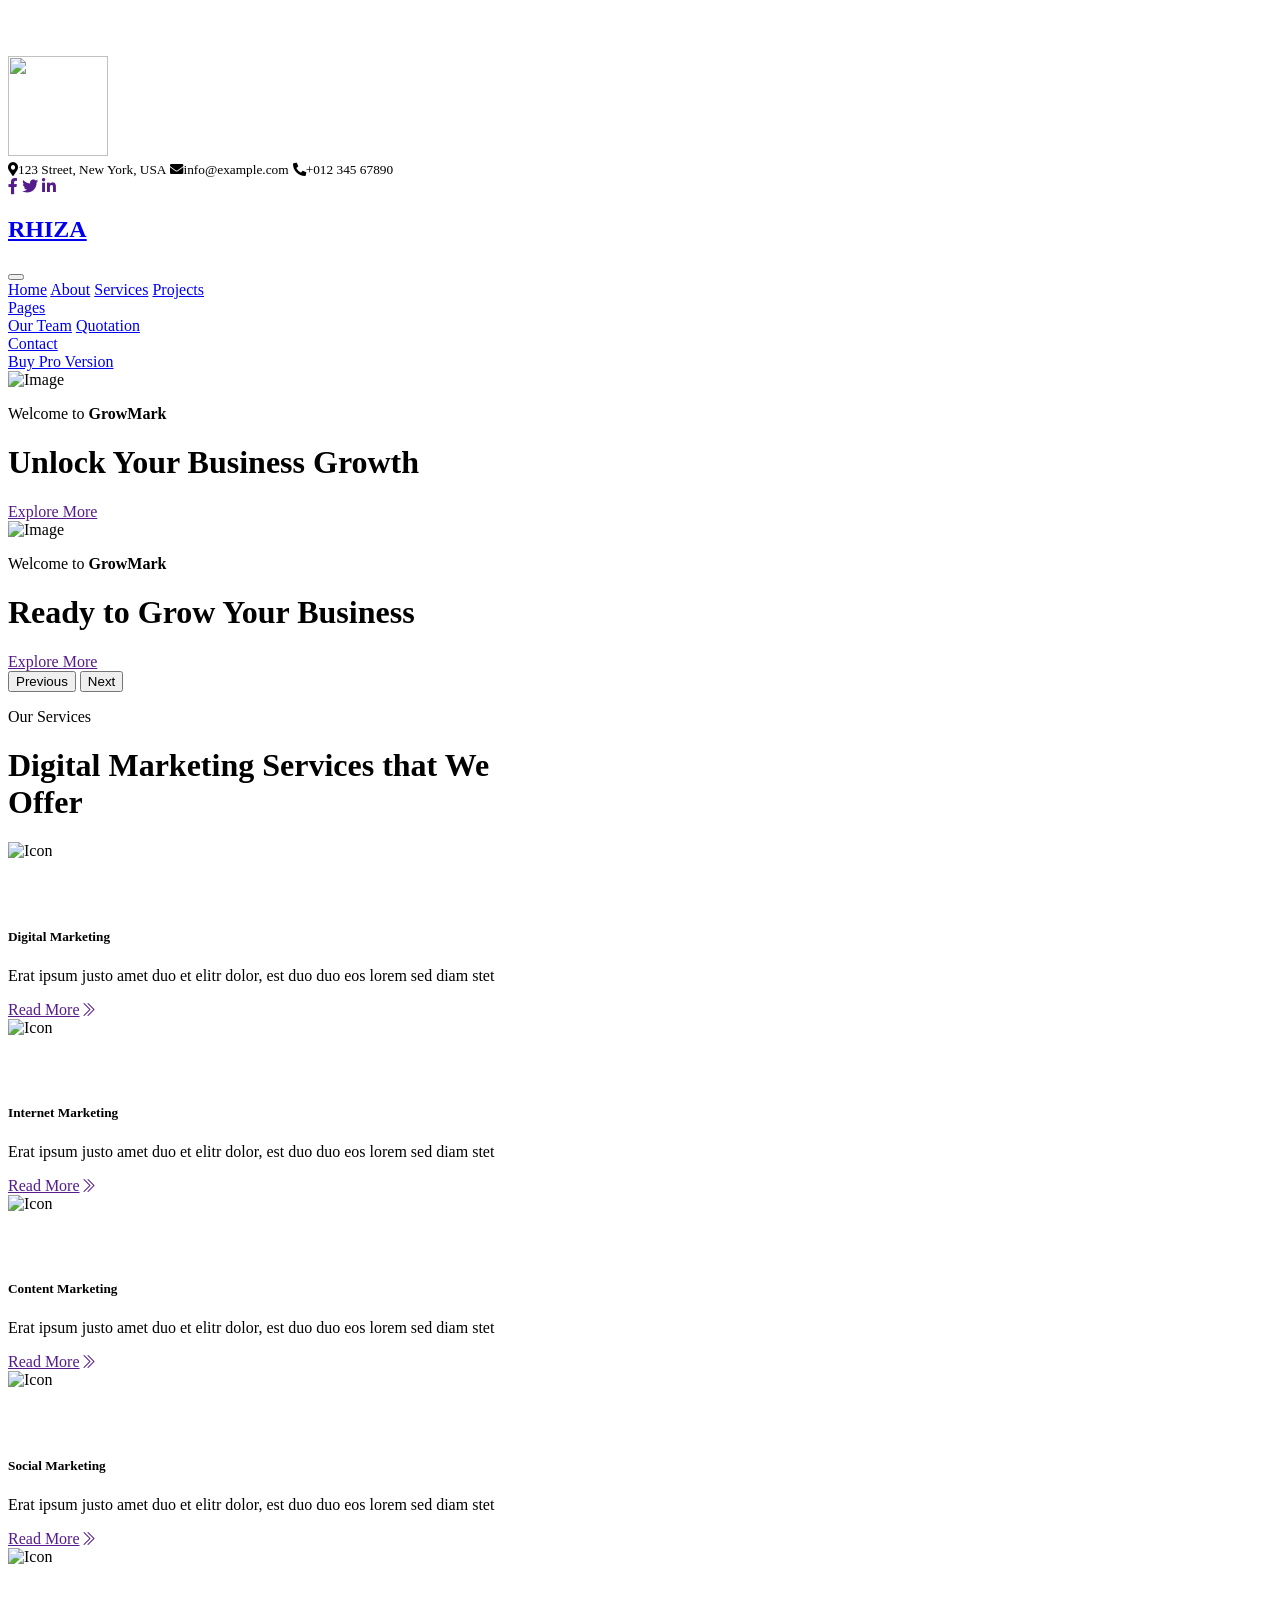
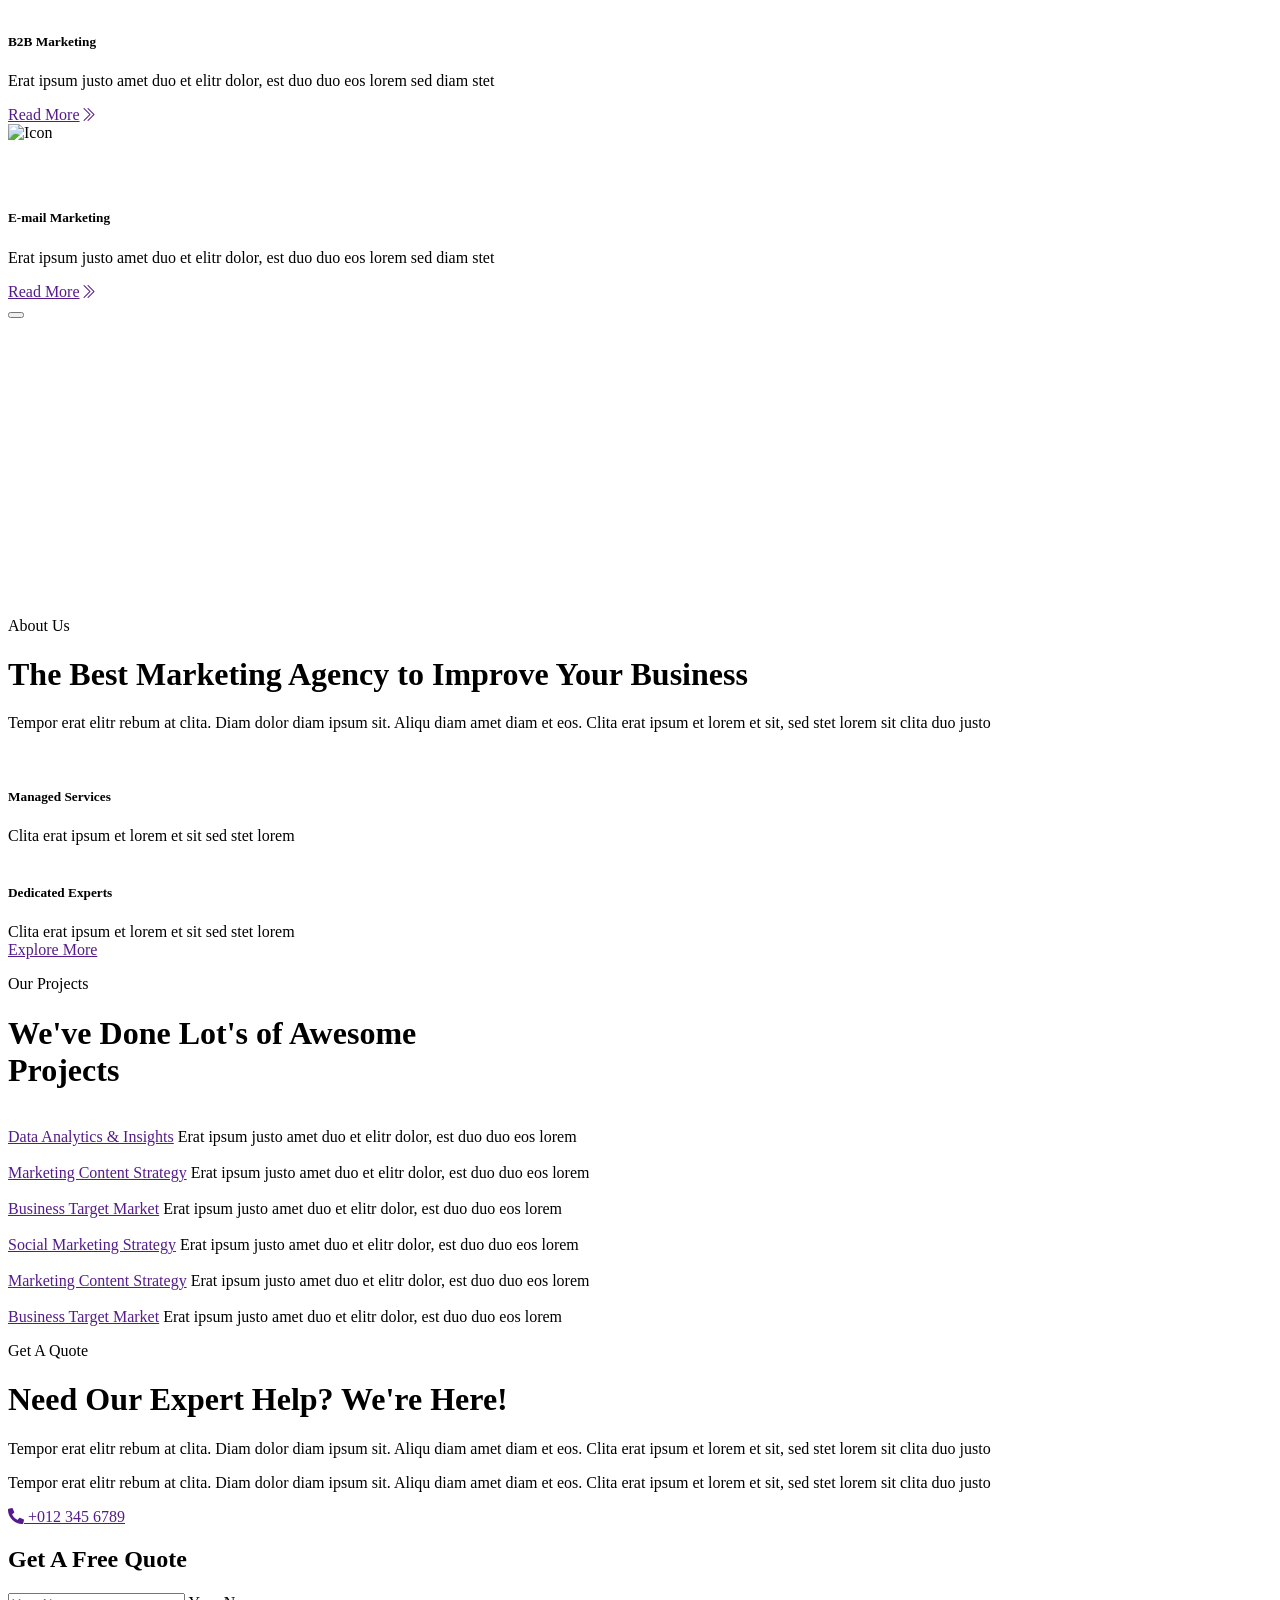
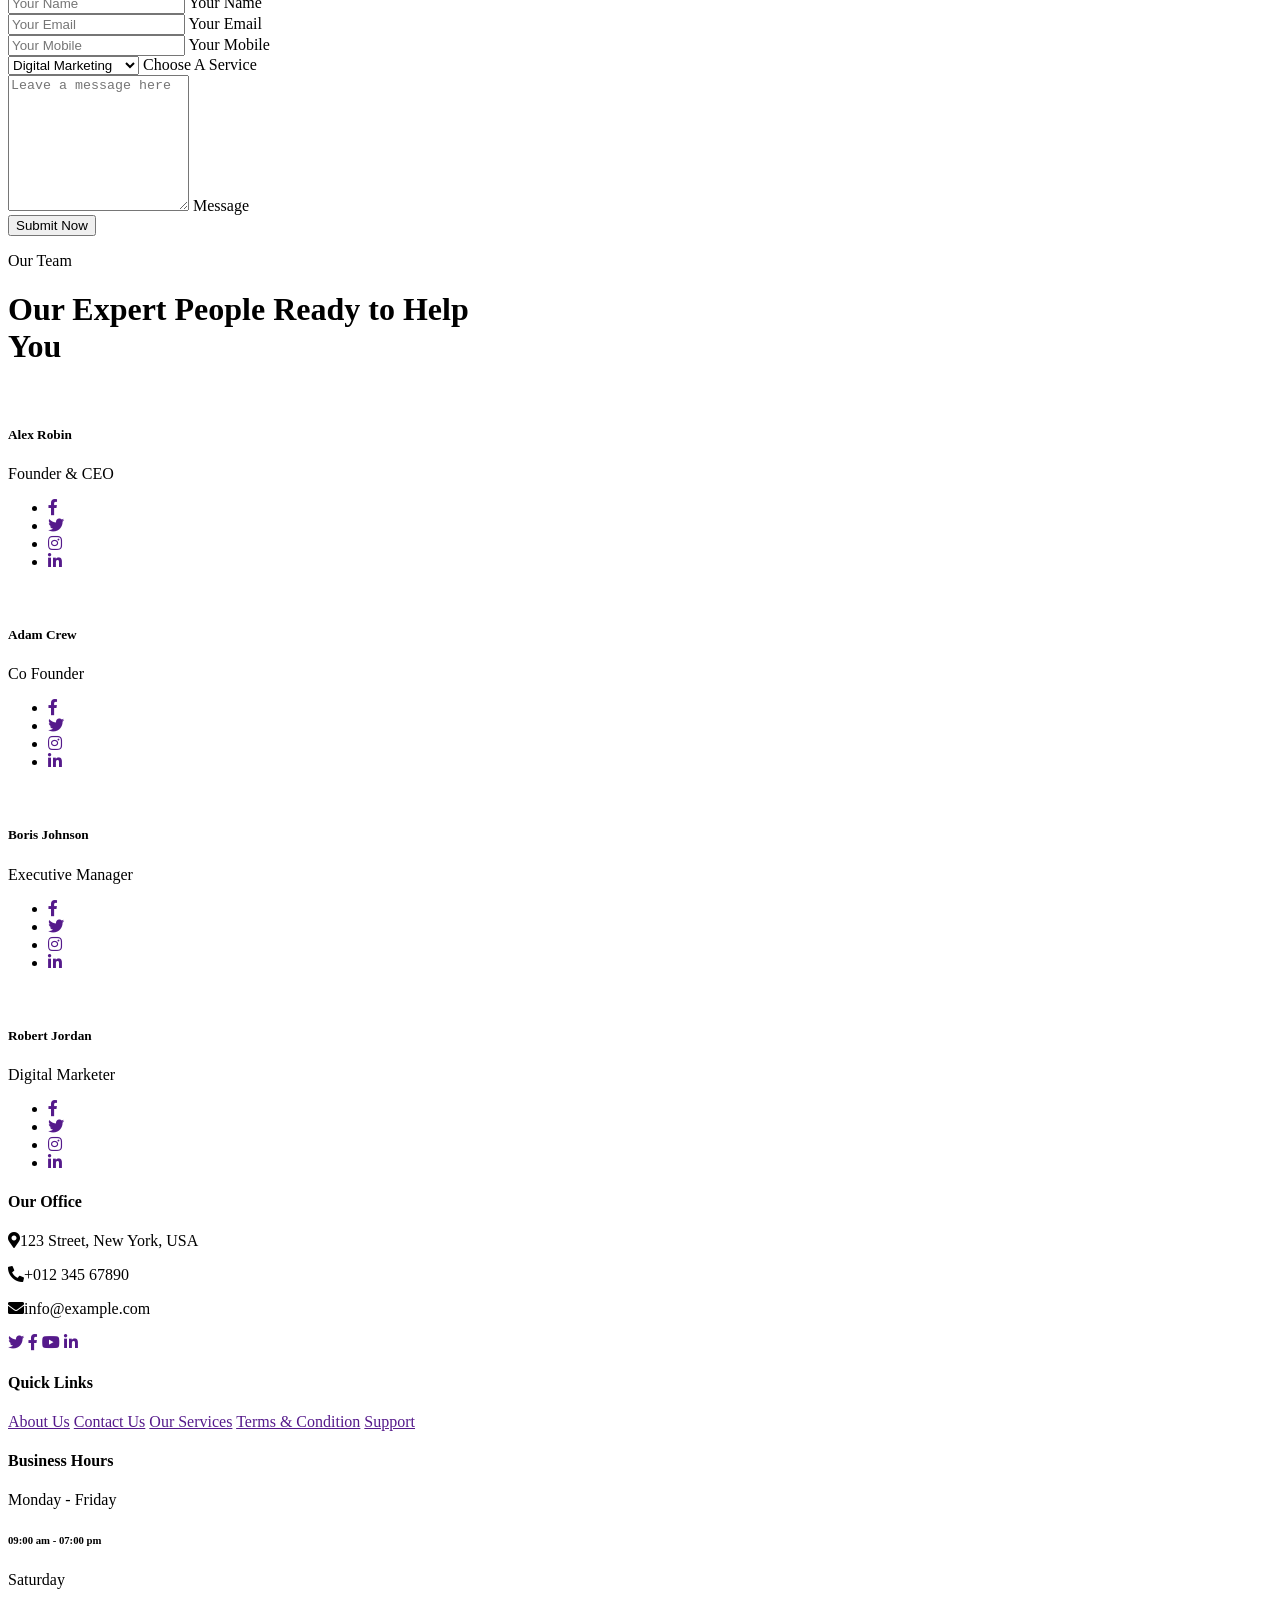
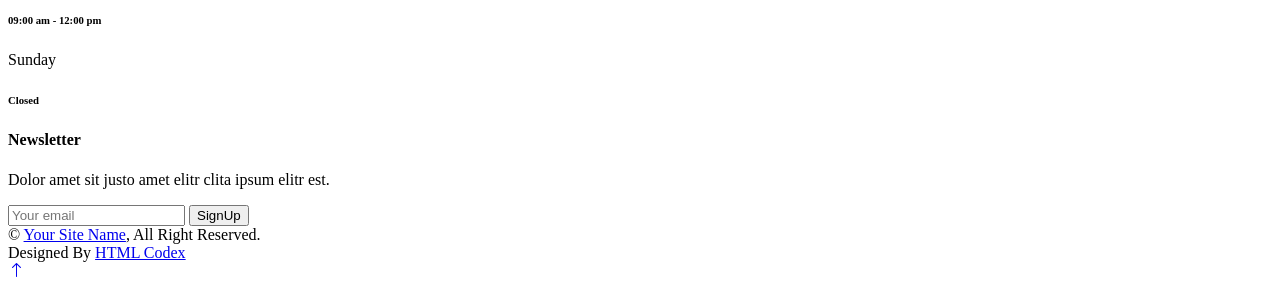
==== index.html @ cabab028 "Existing project" ====
<!DOCTYPE html>
<html lang="en">

<head>
    <meta charset="utf-8">
    <title>TABULARASA Test HTML Website</title>
    <meta content="width=device-width, initial-scale=1.0" name="viewport">
    <meta content="" name="keywords">
    <meta content="" name="description">

    <!-- Favicon -->
    <link href="img/favicon.ico" rel="icon">

    <!-- Google Web Fonts -->
    <link rel="preconnect" href="https://fonts.googleapis.com">
    <link rel="preconnect" href="https://fonts.gstatic.com" crossorigin>
    <link href="https://fonts.googleapis.com/css2?family=Montserrat:wght@400;500&family=Roboto:wght@500;700&display=swap" rel="stylesheet">  

    <!-- Icon Font Stylesheet -->
    <link href="https://cdnjs.cloudflare.com/ajax/libs/font-awesome/5.10.0/css/all.min.css" rel="stylesheet">
    <link href="https://cdn.jsdelivr.net/npm/bootstrap-icons@1.4.1/font/bootstrap-icons.css" rel="stylesheet">

    <!-- Libraries Stylesheet -->
    <link href="lib/animate/animate.min.css" rel="stylesheet">

    <!-- Customized Bootstrap Stylesheet -->
    <link href="css/bootstrap.min.css" rel="stylesheet">

    <!-- Template Stylesheet -->
    <link href="css/style.css" rel="stylesheet">
</head>

<body>
    <!-- Spinner Start -->
    <div id="spinner" class="show bg-white position-fixed translate-middle w-100 vh-100 top-50 start-50 d-flex align-items-center justify-content-center">
        <div class="spinner-border text-primary" role="status" style="width: 3rem; height: 3rem;"></div>
    </div>
    <!-- Spinner End -->


    <!-- Topbar Start -->
    <div class="container-fluid bg-primary text-white d-none d-lg-flex">
        <div class="container py-3">
            <div class="d-flex align-items-center">
                <a href="index.html">
                    <img src="img/G.png" alt="" width="100" height="100">
                </a>
                <div class="ms-auto d-flex align-items-center">
                    <small class="ms-4"><i class="fa fa-map-marker-alt me-3"></i>123 Street, New York, USA</small> 
                    <small class="ms-4"><i class="fa fa-envelope me-3"></i>info@example.com</small>
                    <small class="ms-4"><i class="fa fa-phone-alt me-3"></i>+012 345 67890</small>
                    <div class="ms-3 d-flex">
                        <a class="btn btn-sm-square btn-light text-primary rounded-circle ms-2" href=""><i class="fab fa-facebook-f"></i></a>
                        <a class="btn btn-sm-square btn-light text-primary rounded-circle ms-2" href=""><i class="fab fa-twitter"></i></a>
                        <a class="btn btn-sm-square btn-light text-primary rounded-circle ms-2" href=""><i class="fab fa-linkedin-in"></i></a>
                    </div>
                </div>
            </div>
        </div>
    </div>
    <!-- Topbar End -->


    <!-- Navbar Start -->
    <div class="container-fluid bg-white sticky-top">
        <div class="container">
            <nav class="navbar navbar-expand-lg bg-white navbar-light p-lg-0">
                <a href="index.html" class="navbar-brand d-lg-none">
                    <h1 class="fw-bold m-0">RHIZA</h1>
                </a>
                <button type="button" class="navbar-toggler me-0" data-bs-toggle="collapse" data-bs-target="#navbarCollapse">
                    <span class="navbar-toggler-icon"></span>
                </button>
                <div class="collapse navbar-collapse" id="navbarCollapse">
                    <div class="navbar-nav">
                        <a href="index.html" class="nav-item nav-link active">Home</a>
                        <a href="about.html" class="nav-item nav-link">About</a>
                        <a href="service.html" class="nav-item nav-link">Services</a>
                        <a href="project.html" class="nav-item nav-link">Projects</a>
                        <div class="nav-item dropdown">
                            <a href="#" class="nav-link dropdown-toggle" data-bs-toggle="dropdown">Pages</a>
                            <div class="dropdown-menu bg-light rounded-0 rounded-bottom m-0">
                                <a href="team.html" class="dropdown-item">Our Team</a>
                                <a href="quote.html" class="dropdown-item">Quotation</a>
                            </div>
                        </div>
                        <a href="contact.html" class="nav-item nav-link">Contact</a>
                    </div>
                    <div class="ms-auto d-none d-lg-block">
                        <a href="https://htmlcodex.com/downloading/?item=2665" class="btn btn-primary rounded-pill py-2 px-3">Buy Pro Version</a>
                    </div>
                </div>
            </nav>
        </div>
    </div>
    <!-- Navbar End -->


    <!-- Carousel Start -->
    <div class="container-fluid px-0 mb-5">
        <div id="header-carousel" class="carousel slide carousel-fade" data-bs-ride="carousel">
            <div class="carousel-inner">
                <div class="carousel-item active">
                    <img class="w-100" src="img/carousel-1.jpg" alt="Image">
                    <div class="carousel-caption">
                        <div class="container">
                            <div class="row justify-content-start">
                                <div class="col-lg-7 text-start">
                                    <p class="fs-4 text-white animated slideInRight">Welcome to <strong>GrowMark</strong></p>
                                    <h1 class="display-1 text-white mb-4 animated slideInRight">Unlock Your Business Growth</h1>
                                    <a href="" class="btn btn-primary rounded-pill py-3 px-5 animated slideInRight">Explore More</a>
                                </div>
                            </div>
                        </div>
                    </div>
                </div>
                <div class="carousel-item">
                    <img class="w-100" src="img/carousel-2.jpg" alt="Image">
                    <div class="carousel-caption">
                        <div class="container">
                            <div class="row justify-content-end">
                                <div class="col-lg-7 text-end">
                                    <p class="fs-4 text-white animated slideInLeft">Welcome to <strong>GrowMark</strong></p>
                                    <h1 class="display-1 text-white mb-5 animated slideInLeft">Ready to Grow Your Business</h1>
                                    <a href="" class="btn btn-primary rounded-pill py-3 px-5 animated slideInLeft">Explore More</a>
                                </div>
                            </div>
                        </div>
                    </div>
                </div>
            </div>
            <button class="carousel-control-prev" type="button" data-bs-target="#header-carousel"
                data-bs-slide="prev">
                <span class="carousel-control-prev-icon" aria-hidden="true"></span>
                <span class="visually-hidden">Previous</span>
            </button>
            <button class="carousel-control-next" type="button" data-bs-target="#header-carousel"
                data-bs-slide="next">
                <span class="carousel-control-next-icon" aria-hidden="true"></span>
                <span class="visually-hidden">Next</span>
            </button>
        </div>
    </div>
    <!-- Carousel End -->


    <!-- Service Start -->
    <div class="container-fluid py-5">
        <div class="container">
            <div class="text-center mx-auto wow fadeInUp" data-wow-delay="0.1s" style="max-width: 500px;">
                <p class="fs-5 fw-medium text-primary">Our Services</p>
                <h1 class="display-5 mb-5">Digital Marketing Services that We Offer</h1>
            </div>
            <div class="row g-4">
                <div class="col-lg-4 col-md-6 wow fadeInUp" data-wow-delay="0.1s">
                    <div class="service-item position-relative h-100">
                        <div class="service-text rounded p-5">
                            <div class="btn-square bg-light rounded-circle mx-auto mb-4" style="width: 64px; height: 64px;">
                                <img class="img-fluid" src="img/icon/icon-5.png" alt="Icon">
                            </div>
                            <h5 class="mb-3">Digital Marketing</h4>
                            <p class="mb-0">Erat ipsum justo amet duo et elitr dolor, est duo duo eos lorem sed diam stet</p>
                        </div>
                        <div class="service-btn rounded-0 rounded-bottom">
                            <a class="text-primary fw-medium" href="">Read More<i class="bi bi-chevron-double-right ms-2"></i></a>
                        </div>
                    </div>
                </div>
                <div class="col-lg-4 col-md-6 wow fadeInUp" data-wow-delay="0.3s">
                    <div class="service-item position-relative h-100">
                        <div class="service-text rounded p-5">
                            <div class="btn-square bg-light rounded-circle mx-auto mb-4" style="width: 64px; height: 64px;">
                                <img class="img-fluid" src="img/icon/icon-6.png" alt="Icon">
                            </div>
                            <h5 class="mb-3">Internet Marketing</h4>
                            <p class="mb-0">Erat ipsum justo amet duo et elitr dolor, est duo duo eos lorem sed diam stet</p>
                        </div>
                        <div class="service-btn rounded-0 rounded-bottom">
                            <a class="text-primary fw-medium" href="">Read More<i class="bi bi-chevron-double-right ms-2"></i></a>
                        </div>
                    </div>
                </div>
                <div class="col-lg-4 col-md-6 wow fadeInUp" data-wow-delay="0.5s">
                    <div class="service-item position-relative h-100">
                        <div class="service-text rounded p-5">
                            <div class="btn-square bg-light rounded-circle mx-auto mb-4" style="width: 64px; height: 64px;">
                                <img class="img-fluid" src="img/icon/icon-7.png" alt="Icon">
                            </div>
                            <h5 class="mb-3">Content Marketing</h4>
                            <p class="mb-0">Erat ipsum justo amet duo et elitr dolor, est duo duo eos lorem sed diam stet</p>
                        </div>
                        <div class="service-btn rounded-0 rounded-bottom">
                            <a class="text-primary fw-medium" href="">Read More<i class="bi bi-chevron-double-right ms-2"></i></a>
                        </div>
                    </div>
                </div>
                <div class="col-lg-4 col-md-6 wow fadeInUp" data-wow-delay="0.1s">
                    <div class="service-item position-relative h-100">
                        <div class="service-text rounded p-5">
                            <div class="btn-square bg-light rounded-circle mx-auto mb-4" style="width: 64px; height: 64px;">
                                <img class="img-fluid" src="img/icon/icon-8.png" alt="Icon">
                            </div>
                            <h5 class="mb-3">Social Marketing</h4>
                            <p class="mb-0">Erat ipsum justo amet duo et elitr dolor, est duo duo eos lorem sed diam stet</p>
                        </div>
                        <div class="service-btn rounded-0 rounded-bottom">
                            <a class="text-primary fw-medium" href="">Read More<i class="bi bi-chevron-double-right ms-2"></i></a>
                        </div>
                    </div>
                </div>
                <div class="col-lg-4 col-md-6 wow fadeInUp" data-wow-delay="0.3s">
                    <div class="service-item position-relative h-100">
                        <div class="service-text rounded p-5">
                            <div class="btn-square bg-light rounded-circle mx-auto mb-4" style="width: 64px; height: 64px;">
                                <img class="img-fluid" src="img/icon/icon-9.png" alt="Icon">
                            </div>
                            <h5 class="mb-3">B2B Marketing</h4>
                            <p class="mb-0">Erat ipsum justo amet duo et elitr dolor, est duo duo eos lorem sed diam stet</p>
                        </div>
                        <div class="service-btn rounded-0 rounded-bottom">
                            <a class="text-primary fw-medium" href="">Read More<i class="bi bi-chevron-double-right ms-2"></i></a>
                        </div>
                    </div>
                </div>
                <div class="col-lg-4 col-md-6 wow fadeInUp" data-wow-delay="0.5s">
                    <div class="service-item position-relative h-100">
                        <div class="service-text rounded p-5">
                            <div class="btn-square bg-light rounded-circle mx-auto mb-4" style="width: 64px; height: 64px;">
                                <img class="img-fluid" src="img/icon/icon-10.png" alt="Icon">
                            </div>
                            <h5 class="mb-3">E-mail Marketing</h4>
                            <p class="mb-0">Erat ipsum justo amet duo et elitr dolor, est duo duo eos lorem sed diam stet</p>
                        </div>
                        <div class="service-btn rounded-0 rounded-bottom">
                            <a class="text-primary fw-medium" href="">Read More<i class="bi bi-chevron-double-right ms-2"></i></a>
                        </div>
                    </div>
                </div>
            </div>
        </div>
    </div>
    <!-- Service End -->


    <!-- About Start -->
    <div class="container-fluid about my-5">
        <div class="container">
            <div class="row g-0">
                <div class="col-lg-6">
                    <div class="h-100 d-flex align-items-center justify-content-center" style="min-height: 300px;">
                        <button type="button" class="btn-play">
                            <span></span>
                        </button>
                    </div>
                </div>
                <div class="col-lg-6 pt-lg-5 wow fadeIn" data-wow-delay="0.5s">
                    <div class="bg-white rounded-top p-5 mt-lg-5">
                        <p class="fs-5 fw-medium text-primary">About Us</p>
                        <h1 class="display-6 mb-4">The Best Marketing Agency to Improve Your Business</h1>
                        <p class="mb-4">Tempor erat elitr rebum at clita. Diam dolor diam ipsum sit. Aliqu diam amet diam et eos. Clita erat ipsum et lorem et sit, sed stet lorem sit clita duo justo</p>
                        <div class="row g-5 pt-2 mb-5">
                            <div class="col-sm-6">
                                <img class="img-fluid mb-4" src="img/icon/icon-5.png" alt="">
                                <h5 class="mb-3">Managed Services</h5>
                                <span>Clita erat ipsum et lorem et sit sed stet lorem</span>
                            </div>
                            <div class="col-sm-6">
                                <img class="img-fluid mb-4" src="img/icon/icon-2.png" alt="">
                                <h5 class="mb-3">Dedicated Experts</h5>
                                <span>Clita erat ipsum et lorem et sit sed stet lorem</span>
                            </div>
                        </div>
                        <a class="btn btn-primary rounded-pill py-3 px-5" href="">Explore More</a>
                    </div>
                </div>
            </div>
        </div>
    </div>
    <!-- About End -->


    <!-- Project Start -->
    <div class="container-fluid py-5">
        <div class="container">
            <div class="text-center text-md-start pb-5 pb-md-0 wow fadeInUp" data-wow-delay="0.1s" style="max-width: 500px;">
                <p class="fs-5 fw-medium text-primary">Our Projects</p>
                <h1 class="display-5 mb-5">We've Done Lot's of Awesome Projects</h1>
            </div>
            <div class="row g-4">
                <div class="col-md-6 col-lg-4 wow fadeIn" data-wow-delay="0.1s">
                    <div class="project-item">
                        <img class="img-fluid" src="img/project-1.jpg" alt="">
                        <div class="p-4">
                            <a class="d-block h5" href="">Data Analytics & Insights</a>
                            <span>Erat ipsum justo amet duo et elitr dolor, est duo duo eos lorem</span>
                        </div>
                    </div>
                </div>
                <div class="col-md-6 col-lg-4 wow fadeIn" data-wow-delay="0.3s">
                    <div class="project-item">
                        <img class="img-fluid" src="img/project-2.jpg" alt="">
                        <div class="p-4">
                            <a class="d-block h5" href="">Marketing Content Strategy</a>
                            <span>Erat ipsum justo amet duo et elitr dolor, est duo duo eos lorem</span>
                        </div>
                    </div>
                </div>
                <div class="col-md-6 col-lg-4 wow fadeIn" data-wow-delay="0.5s">
                    <div class="project-item">
                        <img class="img-fluid" src="img/project-3.jpg" alt="">
                        <div class="p-4">
                            <a class="d-block h5" href="">Business Target Market</a>
                            <span>Erat ipsum justo amet duo et elitr dolor, est duo duo eos lorem</span>
                        </div>
                    </div>
                </div>
                <div class="col-md-6 col-lg-4 wow fadeIn" data-wow-delay="0.1s">
                    <div class="project-item">
                        <img class="img-fluid" src="img/project-4.jpg" alt="">
                        <div class="p-4">
                            <a class="d-block h5" href="">Social Marketing Strategy</a>
                            <span>Erat ipsum justo amet duo et elitr dolor, est duo duo eos lorem</span>
                        </div>
                    </div>
                </div>
                <div class="col-md-6 col-lg-4 wow fadeIn" data-wow-delay="0.3s">
                    <div class="project-item">
                        <img class="img-fluid" src="img/project-2.jpg" alt="">
                        <div class="p-4">
                            <a class="d-block h5" href="">Marketing Content Strategy</a>
                            <span>Erat ipsum justo amet duo et elitr dolor, est duo duo eos lorem</span>
                        </div>
                    </div>
                </div>
                <div class="col-md-6 col-lg-4 wow fadeIn" data-wow-delay="0.5s">
                    <div class="project-item">
                        <img class="img-fluid" src="img/project-3.jpg" alt="">
                        <div class="p-4">
                            <a class="d-block h5" href="">Business Target Market</a>
                            <span>Erat ipsum justo amet duo et elitr dolor, est duo duo eos lorem</span>
                        </div>
                    </div>
                </div>
            </div>
        </div>
    </div>
    <!-- Project End -->


    <!-- Quote Start -->
    <div class="container-fluid py-5">
        <div class="container">
            <div class="row g-5">
                <div class="col-lg-6 wow fadeInUp" data-wow-delay="0.1s">
                    <p class="fs-5 fw-medium text-primary">Get A Quote</p>
                    <h1 class="display-5 mb-4">Need Our Expert Help? We're Here!</h1>
                    <p>Tempor erat elitr rebum at clita. Diam dolor diam ipsum sit. Aliqu diam amet diam et eos. Clita erat ipsum et lorem et sit, sed stet lorem sit clita duo justo</p>
                    <p class="mb-4">Tempor erat elitr rebum at clita. Diam dolor diam ipsum sit. Aliqu diam amet diam et eos. Clita erat ipsum et lorem et sit, sed stet lorem sit clita duo justo</p>
                    <a class="d-inline-flex align-items-center rounded overflow-hidden border border-primary" href="">
                        <span class="btn-lg-square bg-primary" style="width: 55px; height: 55px;">
                            <i class="fa fa-phone-alt text-white"></i>
                        </span>
                        <span class="fs-5 fw-medium mx-4">+012 345 6789</span>
                    </a>
                </div>
                <div class="col-lg-6 wow fadeInUp" data-wow-delay="0.5s">
                    <h2 class="mb-4">Get A Free Quote</h2>
                    <div class="row g-3">
                        <div class="col-sm-6">
                            <div class="form-floating">
                                <input type="text" class="form-control" id="name" placeholder="Your Name">
                                <label for="name">Your Name</label>
                            </div>
                        </div>
                        <div class="col-sm-6">
                            <div class="form-floating">
                                <input type="email" class="form-control" id="mail" placeholder="Your Email">
                                <label for="mail">Your Email</label>
                            </div>
                        </div>
                        <div class="col-sm-6">
                            <div class="form-floating">
                                <input type="text" class="form-control" id="mobile" placeholder="Your Mobile">
                                <label for="mobile">Your Mobile</label>
                            </div>
                        </div>
                        <div class="col-sm-6">
                            <div class="form-floating">
                                <select class="form-select" id="service">
                                    <option selected>Digital Marketing</option>
                                    <option value="">Social Marketing</option>
                                    <option value="">Content Marketing</option>
                                    <option value="">E-mail Marketing</option>
                                </select>
                                <label for="service">Choose A Service</label>
                            </div>
                        </div>
                        <div class="col-12">
                            <div class="form-floating">
                                <textarea class="form-control" placeholder="Leave a message here" id="message" style="height: 130px"></textarea>
                                <label for="message">Message</label>
                            </div>
                        </div>
                        <div class="col-12 text-center">
                            <button class="btn btn-primary w-100 py-3" type="submit">Submit Now</button>
                        </div>
                    </div>
                </div>
            </div>
        </div>
    </div>
    <!-- Quote Start -->


    <!-- Team Start -->
    <div class="container-fluid py-5">
        <div class="container">
            <div class="text-center mx-auto wow fadeInUp" data-wow-delay="0.1s" style="max-width: 500px;">
                <p class="fs-5 fw-medium text-primary">Our Team</p>
                <h1 class="display-5 mb-5">Our Expert People Ready to Help You</h1>
            </div>
            <div class="row g-4">
                <div class="col-lg-3 col-md-6 wow fadeInUp" data-wow-delay="0.1s">
                    <div class="team-item rounded overflow-hidden pb-4">
                        <img class="img-fluid mb-4" src="img/team-1.jpg" alt="">
                        <h5>Alex Robin</h5>
                        <span class="text-primary">Founder & CEO</span>
                        <ul class="team-social">
                            <li><a class="btn btn-square" href=""><i class="fab fa-facebook-f"></i></a></li>
                            <li><a class="btn btn-square" href=""><i class="fab fa-twitter"></i></a></li>
                            <li><a class="btn btn-square" href=""><i class="fab fa-instagram"></i></a></li>
                            <li><a class="btn btn-square" href=""><i class="fab fa-linkedin-in"></i></a></li>
                        </ul>
                    </div>
                </div>
                <div class="col-lg-3 col-md-6 wow fadeInUp" data-wow-delay="0.3s">
                    <div class="team-item rounded overflow-hidden pb-4">
                        <img class="img-fluid mb-4" src="img/team-2.jpg" alt="">
                        <h5>Adam Crew</h5>
                        <span class="text-primary">Co Founder</span>
                        <ul class="team-social">
                            <li><a class="btn btn-square" href=""><i class="fab fa-facebook-f"></i></a></li>
                            <li><a class="btn btn-square" href=""><i class="fab fa-twitter"></i></a></li>
                            <li><a class="btn btn-square" href=""><i class="fab fa-instagram"></i></a></li>
                            <li><a class="btn btn-square" href=""><i class="fab fa-linkedin-in"></i></a></li>
                        </ul>
                    </div>
                </div>
                <div class="col-lg-3 col-md-6 wow fadeInUp" data-wow-delay="0.5s">
                    <div class="team-item rounded overflow-hidden pb-4">
                        <img class="img-fluid mb-4" src="img/team-3.jpg" alt="">
                        <h5>Boris Johnson</h5>
                        <span class="text-primary">Executive Manager</span>
                        <ul class="team-social">
                            <li><a class="btn btn-square" href=""><i class="fab fa-facebook-f"></i></a></li>
                            <li><a class="btn btn-square" href=""><i class="fab fa-twitter"></i></a></li>
                            <li><a class="btn btn-square" href=""><i class="fab fa-instagram"></i></a></li>
                            <li><a class="btn btn-square" href=""><i class="fab fa-linkedin-in"></i></a></li>
                        </ul>
                    </div>
                </div>
                <div class="col-lg-3 col-md-6 wow fadeInUp" data-wow-delay="0.7s">
                    <div class="team-item rounded overflow-hidden pb-4">
                        <img class="img-fluid mb-4" src="img/team-4.jpg" alt="">
                        <h5>Robert Jordan</h5>
                        <span class="text-primary">Digital Marketer</span>
                        <ul class="team-social">
                            <li><a class="btn btn-square" href=""><i class="fab fa-facebook-f"></i></a></li>
                            <li><a class="btn btn-square" href=""><i class="fab fa-twitter"></i></a></li>
                            <li><a class="btn btn-square" href=""><i class="fab fa-instagram"></i></a></li>
                            <li><a class="btn btn-square" href=""><i class="fab fa-linkedin-in"></i></a></li>
                        </ul>
                    </div>
                </div>
            </div>
        </div>
    </div>
    <!-- Team End -->


    <!-- Footer Start -->
    <div class="container-fluid bg-dark footer mt-5 py-5 wow fadeIn" data-wow-delay="0.1s">
        <div class="container py-5">
            <div class="row g-5">
                <div class="col-lg-3 col-md-6">
                    <h4 class="text-white mb-4">Our Office</h4>
                    <p class="mb-2"><i class="fa fa-map-marker-alt me-3"></i>123 Street, New York, USA</p>
                    <p class="mb-2"><i class="fa fa-phone-alt me-3"></i>+012 345 67890</p>
                    <p class="mb-2"><i class="fa fa-envelope me-3"></i>info@example.com</p>
                    <div class="d-flex pt-3">
                        <a class="btn btn-square btn-light rounded-circle me-2" href=""><i class="fab fa-twitter"></i></a>
                        <a class="btn btn-square btn-light rounded-circle me-2" href=""><i class="fab fa-facebook-f"></i></a>
                        <a class="btn btn-square btn-light rounded-circle me-2" href=""><i class="fab fa-youtube"></i></a>
                        <a class="btn btn-square btn-light rounded-circle me-2" href=""><i class="fab fa-linkedin-in"></i></a>
                    </div>
                </div>
                <div class="col-lg-3 col-md-6">
                    <h4 class="text-white mb-4">Quick Links</h4>
                    <a class="btn btn-link" href="">About Us</a>
                    <a class="btn btn-link" href="">Contact Us</a>
                    <a class="btn btn-link" href="">Our Services</a>
                    <a class="btn btn-link" href="">Terms & Condition</a>
                    <a class="btn btn-link" href="">Support</a>
                </div>
                <div class="col-lg-3 col-md-6">
                    <h4 class="text-white mb-4">Business Hours</h4>
                    <p class="mb-1">Monday - Friday</p>
                    <h6 class="text-light">09:00 am - 07:00 pm</h6>
                    <p class="mb-1">Saturday</p>
                    <h6 class="text-light">09:00 am - 12:00 pm</h6>
                    <p class="mb-1">Sunday</p>
                    <h6 class="text-light">Closed</h6>
                </div>
                <div class="col-lg-3 col-md-6">
                    <h4 class="text-white mb-4">Newsletter</h4>
                    <p>Dolor amet sit justo amet elitr clita ipsum elitr est.</p>
                    <div class="position-relative w-100">
                        <input class="form-control bg-transparent w-100 py-3 ps-4 pe-5" type="text" placeholder="Your email">
                        <button type="button" class="btn btn-light py-2 position-absolute top-0 end-0 mt-2 me-2">SignUp</button>
                    </div>
                </div>
            </div>
        </div>
    </div>
    <!-- Footer End -->


    <!-- Copyright Start -->
    <div class="container-fluid copyright py-4">
        <div class="container">
            <div class="row">
                <div class="col-md-6 text-center text-md-start mb-3 mb-md-0">
                    &copy; <a class="fw-medium text-light" href="#">Your Site Name</a>, All Right Reserved.
                </div>
                <div class="col-md-6 text-center text-md-end">
                    
                    <!--/*** The author’s attribution link below must remain intact on your website. ***/-->
                    <!--/*** If you wish to remove this credit link, please purchase the Pro Version from https://htmlcodex.com . ***/-->
                    Designed By <a class="fw-medium text-light" href="https://htmlcodex.com">HTML Codex</a>
                </div>
            </div>
        </div>
    </div>
    <!-- Copyright End -->


    <!-- Back to Top -->
    <a href="#" class="btn btn-lg btn-primary btn-lg-square rounded-circle back-to-top"><i class="bi bi-arrow-up"></i></a>


    <!-- JavaScript Libraries -->
    <script src="https://ajax.googleapis.com/ajax/libs/jquery/3.6.1/jquery.min.js"></script>
    <script src="https://cdn.jsdelivr.net/npm/bootstrap@5.0.0/dist/js/bootstrap.bundle.min.js"></script>
    <script src="lib/wow/wow.min.js"></script>
    <script src="lib/easing/easing.min.js"></script>
    <script src="lib/waypoints/waypoints.min.js"></script>

    <!-- Template Javascript -->
    <script src="js/main.js"></script>
</body>

</html>
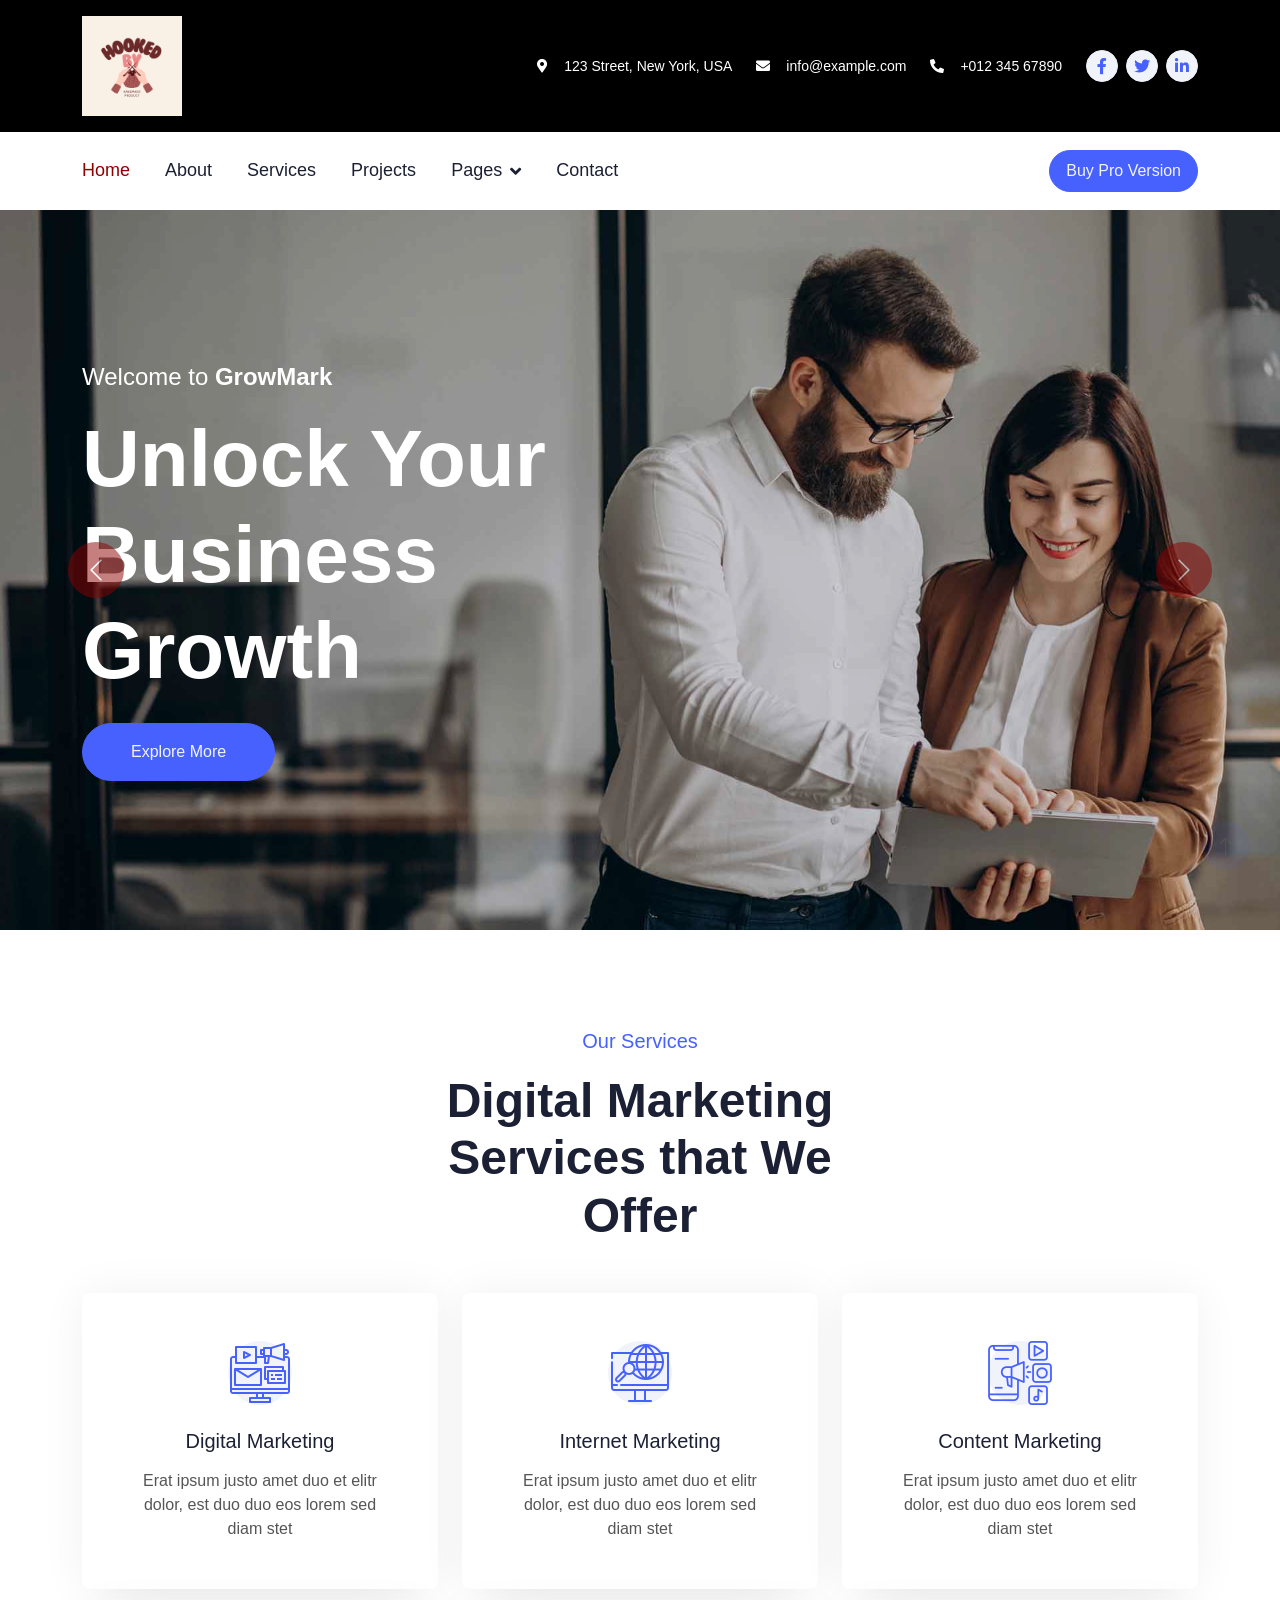
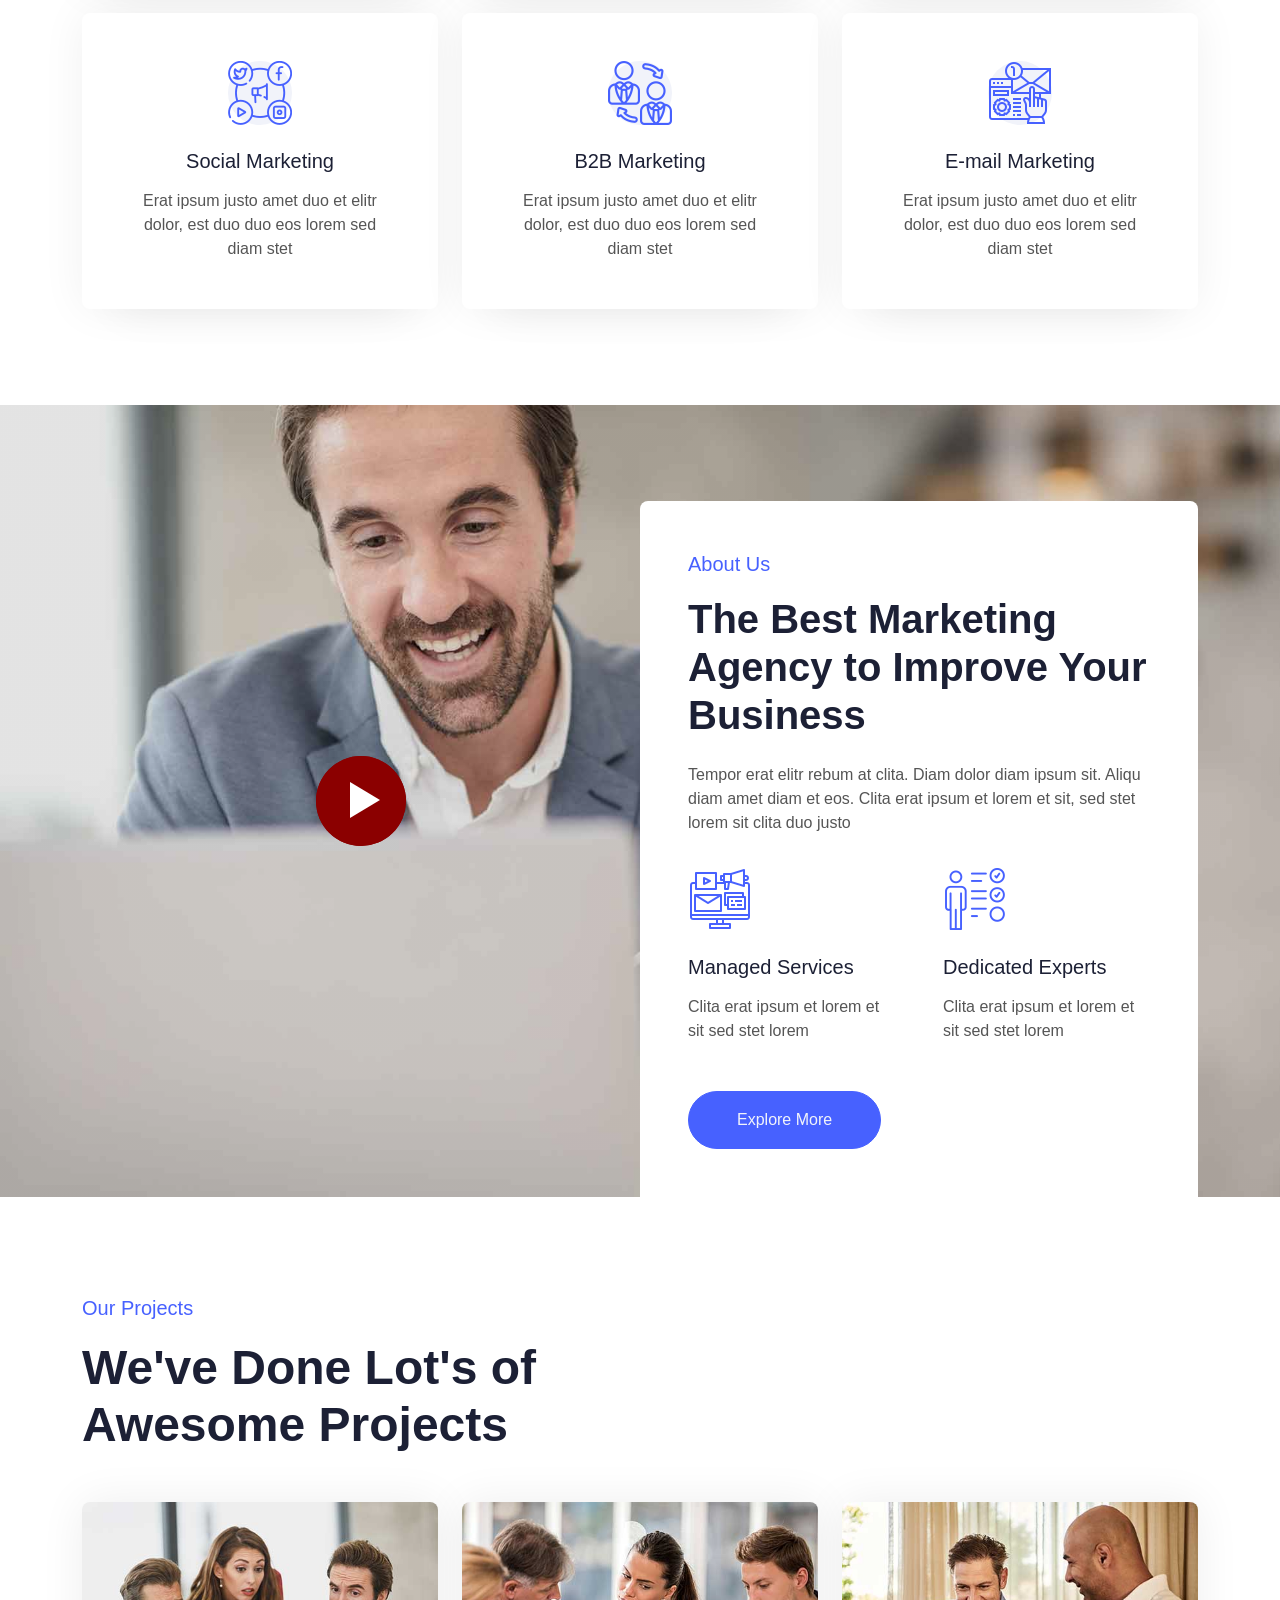
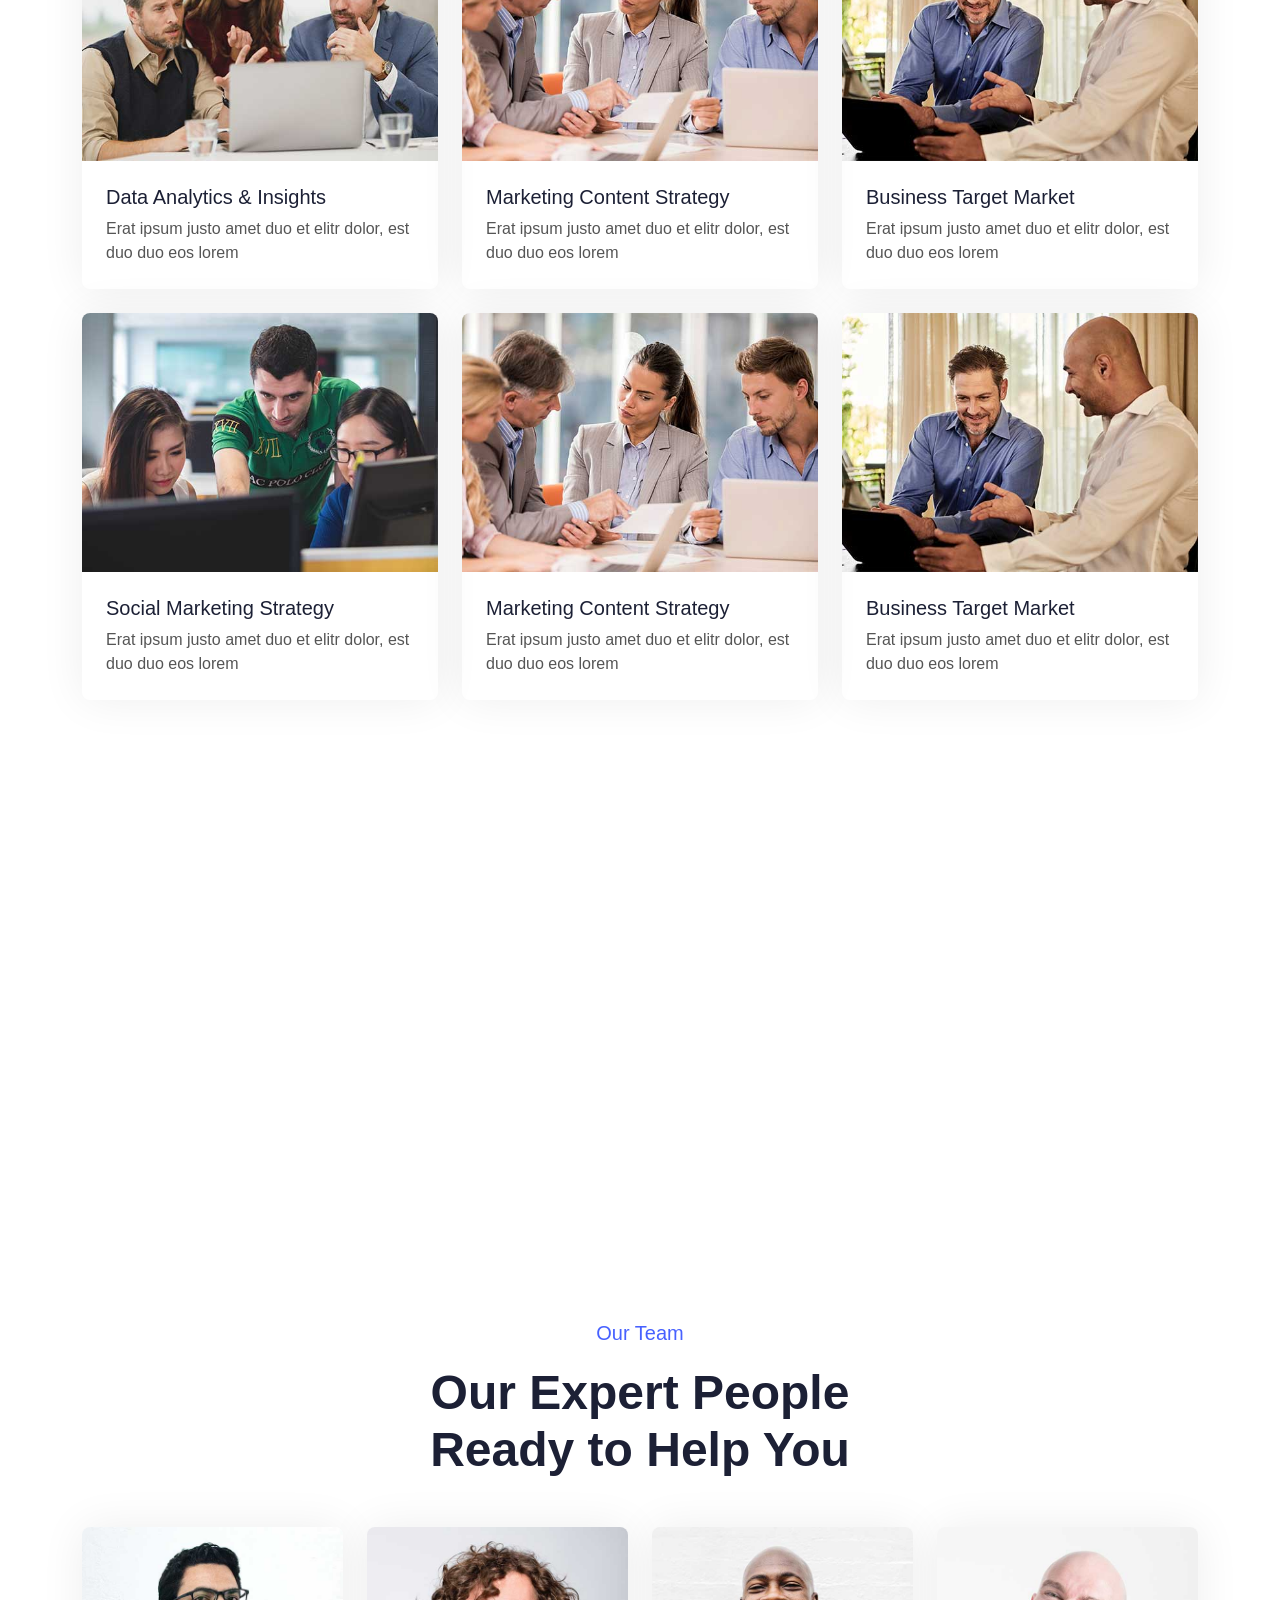
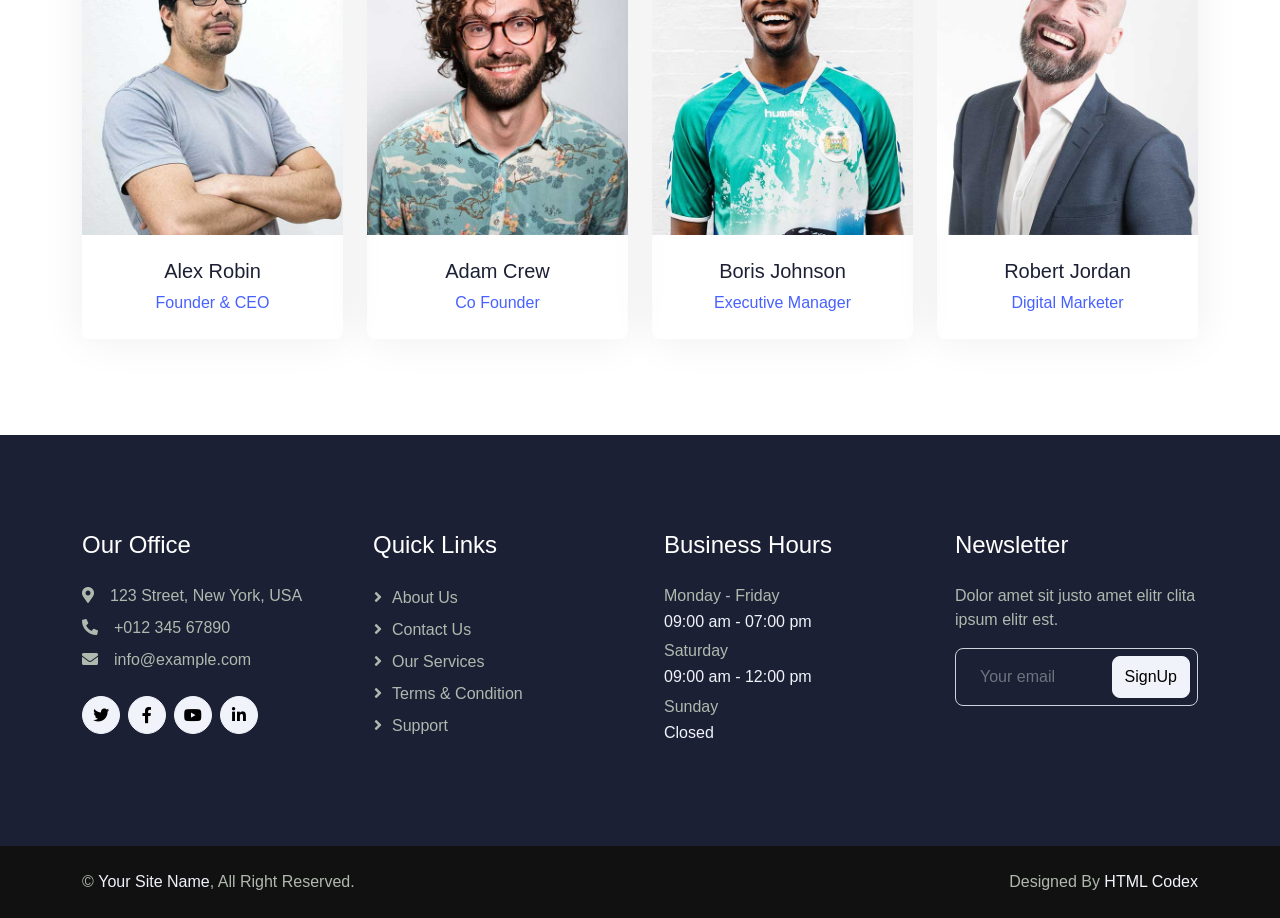
==== commit ac6979fc: "Existing files Will be working on changing the current business to my own business idea" ====
--- a/index.html
+++ b/index.html
@@ -1,562 +1,562 @@
-<!DOCTYPE html>
-<html lang="en">
-
-<head>
-    <meta charset="utf-8">
-    <title>TABULARASA Test HTML Website</title>
-    <meta content="width=device-width, initial-scale=1.0" name="viewport">
-    <meta content="" name="keywords">
-    <meta content="" name="description">
-
-    <!-- Favicon -->
-    <link href="img/favicon.ico" rel="icon">
-
-    <!-- Google Web Fonts -->
-    <link rel="preconnect" href="https://fonts.googleapis.com">
-    <link rel="preconnect" href="https://fonts.gstatic.com" crossorigin>
-    <link href="https://fonts.googleapis.com/css2?family=Montserrat:wght@400;500&family=Roboto:wght@500;700&display=swap" rel="stylesheet">  
-
-    <!-- Icon Font Stylesheet -->
-    <link href="https://cdnjs.cloudflare.com/ajax/libs/font-awesome/5.10.0/css/all.min.css" rel="stylesheet">
-    <link href="https://cdn.jsdelivr.net/npm/bootstrap-icons@1.4.1/font/bootstrap-icons.css" rel="stylesheet">
-
-    <!-- Libraries Stylesheet -->
-    <link href="lib/animate/animate.min.css" rel="stylesheet">
-
-    <!-- Customized Bootstrap Stylesheet -->
-    <link href="css/bootstrap.min.css" rel="stylesheet">
-
-    <!-- Template Stylesheet -->
-    <link href="css/style.css" rel="stylesheet">
-</head>
-
-<body>
-    <!-- Spinner Start -->
-    <div id="spinner" class="show bg-white position-fixed translate-middle w-100 vh-100 top-50 start-50 d-flex align-items-center justify-content-center">
-        <div class="spinner-border text-primary" role="status" style="width: 3rem; height: 3rem;"></div>
-    </div>
-    <!-- Spinner End -->
-
-
-    <!-- Topbar Start -->
-    <div class="container-fluid bg-primary text-white d-none d-lg-flex">
-        <div class="container py-3">
-            <div class="d-flex align-items-center">
-                <a href="index.html">
-                    <img src="img/G.png" alt="" width="100" height="100">
-                </a>
-                <div class="ms-auto d-flex align-items-center">
-                    <small class="ms-4"><i class="fa fa-map-marker-alt me-3"></i>123 Street, New York, USA</small> 
-                    <small class="ms-4"><i class="fa fa-envelope me-3"></i>info@example.com</small>
-                    <small class="ms-4"><i class="fa fa-phone-alt me-3"></i>+012 345 67890</small>
-                    <div class="ms-3 d-flex">
-                        <a class="btn btn-sm-square btn-light text-primary rounded-circle ms-2" href=""><i class="fab fa-facebook-f"></i></a>
-                        <a class="btn btn-sm-square btn-light text-primary rounded-circle ms-2" href=""><i class="fab fa-twitter"></i></a>
-                        <a class="btn btn-sm-square btn-light text-primary rounded-circle ms-2" href=""><i class="fab fa-linkedin-in"></i></a>
-                    </div>
-                </div>
-            </div>
-        </div>
-    </div>
-    <!-- Topbar End -->
-
-
-    <!-- Navbar Start -->
-    <div class="container-fluid bg-white sticky-top">
-        <div class="container">
-            <nav class="navbar navbar-expand-lg bg-white navbar-light p-lg-0">
-                <a href="index.html" class="navbar-brand d-lg-none">
-                    <h1 class="fw-bold m-0">RHIZA</h1>
-                </a>
-                <button type="button" class="navbar-toggler me-0" data-bs-toggle="collapse" data-bs-target="#navbarCollapse">
-                    <span class="navbar-toggler-icon"></span>
-                </button>
-                <div class="collapse navbar-collapse" id="navbarCollapse">
-                    <div class="navbar-nav">
-                        <a href="index.html" class="nav-item nav-link active">Home</a>
-                        <a href="about.html" class="nav-item nav-link">About</a>
-                        <a href="service.html" class="nav-item nav-link">Services</a>
-                        <a href="project.html" class="nav-item nav-link">Projects</a>
-                        <div class="nav-item dropdown">
-                            <a href="#" class="nav-link dropdown-toggle" data-bs-toggle="dropdown">Pages</a>
-                            <div class="dropdown-menu bg-light rounded-0 rounded-bottom m-0">
-                                <a href="team.html" class="dropdown-item">Our Team</a>
-                                <a href="quote.html" class="dropdown-item">Quotation</a>
-                            </div>
-                        </div>
-                        <a href="contact.html" class="nav-item nav-link">Contact</a>
-                    </div>
-                    <div class="ms-auto d-none d-lg-block">
-                        <a href="https://htmlcodex.com/downloading/?item=2665" class="btn btn-primary rounded-pill py-2 px-3">Buy Pro Version</a>
-                    </div>
-                </div>
-            </nav>
-        </div>
-    </div>
-    <!-- Navbar End -->
-
-
-    <!-- Carousel Start -->
-    <div class="container-fluid px-0 mb-5">
-        <div id="header-carousel" class="carousel slide carousel-fade" data-bs-ride="carousel">
-            <div class="carousel-inner">
-                <div class="carousel-item active">
-                    <img class="w-100" src="img/carousel-1.jpg" alt="Image">
-                    <div class="carousel-caption">
-                        <div class="container">
-                            <div class="row justify-content-start">
-                                <div class="col-lg-7 text-start">
-                                    <p class="fs-4 text-white animated slideInRight">Welcome to <strong>GrowMark</strong></p>
-                                    <h1 class="display-1 text-white mb-4 animated slideInRight">Unlock Your Business Growth</h1>
-                                    <a href="" class="btn btn-primary rounded-pill py-3 px-5 animated slideInRight">Explore More</a>
-                                </div>
-                            </div>
-                        </div>
-                    </div>
-                </div>
-                <div class="carousel-item">
-                    <img class="w-100" src="img/carousel-2.jpg" alt="Image">
-                    <div class="carousel-caption">
-                        <div class="container">
-                            <div class="row justify-content-end">
-                                <div class="col-lg-7 text-end">
-                                    <p class="fs-4 text-white animated slideInLeft">Welcome to <strong>GrowMark</strong></p>
-                                    <h1 class="display-1 text-white mb-5 animated slideInLeft">Ready to Grow Your Business</h1>
-                                    <a href="" class="btn btn-primary rounded-pill py-3 px-5 animated slideInLeft">Explore More</a>
-                                </div>
-                            </div>
-                        </div>
-                    </div>
-                </div>
-            </div>
-            <button class="carousel-control-prev" type="button" data-bs-target="#header-carousel"
-                data-bs-slide="prev">
-                <span class="carousel-control-prev-icon" aria-hidden="true"></span>
-                <span class="visually-hidden">Previous</span>
-            </button>
-            <button class="carousel-control-next" type="button" data-bs-target="#header-carousel"
-                data-bs-slide="next">
-                <span class="carousel-control-next-icon" aria-hidden="true"></span>
-                <span class="visually-hidden">Next</span>
-            </button>
-        </div>
-    </div>
-    <!-- Carousel End -->
-
-
-    <!-- Service Start -->
-    <div class="container-fluid py-5">
-        <div class="container">
-            <div class="text-center mx-auto wow fadeInUp" data-wow-delay="0.1s" style="max-width: 500px;">
-                <p class="fs-5 fw-medium text-primary">Our Services</p>
-                <h1 class="display-5 mb-5">Digital Marketing Services that We Offer</h1>
-            </div>
-            <div class="row g-4">
-                <div class="col-lg-4 col-md-6 wow fadeInUp" data-wow-delay="0.1s">
-                    <div class="service-item position-relative h-100">
-                        <div class="service-text rounded p-5">
-                            <div class="btn-square bg-light rounded-circle mx-auto mb-4" style="width: 64px; height: 64px;">
-                                <img class="img-fluid" src="img/icon/icon-5.png" alt="Icon">
-                            </div>
-                            <h5 class="mb-3">Digital Marketing</h4>
-                            <p class="mb-0">Erat ipsum justo amet duo et elitr dolor, est duo duo eos lorem sed diam stet</p>
-                        </div>
-                        <div class="service-btn rounded-0 rounded-bottom">
-                            <a class="text-primary fw-medium" href="">Read More<i class="bi bi-chevron-double-right ms-2"></i></a>
-                        </div>
-                    </div>
-                </div>
-                <div class="col-lg-4 col-md-6 wow fadeInUp" data-wow-delay="0.3s">
-                    <div class="service-item position-relative h-100">
-                        <div class="service-text rounded p-5">
-                            <div class="btn-square bg-light rounded-circle mx-auto mb-4" style="width: 64px; height: 64px;">
-                                <img class="img-fluid" src="img/icon/icon-6.png" alt="Icon">
-                            </div>
-                            <h5 class="mb-3">Internet Marketing</h4>
-                            <p class="mb-0">Erat ipsum justo amet duo et elitr dolor, est duo duo eos lorem sed diam stet</p>
-                        </div>
-                        <div class="service-btn rounded-0 rounded-bottom">
-                            <a class="text-primary fw-medium" href="">Read More<i class="bi bi-chevron-double-right ms-2"></i></a>
-                        </div>
-                    </div>
-                </div>
-                <div class="col-lg-4 col-md-6 wow fadeInUp" data-wow-delay="0.5s">
-                    <div class="service-item position-relative h-100">
-                        <div class="service-text rounded p-5">
-                            <div class="btn-square bg-light rounded-circle mx-auto mb-4" style="width: 64px; height: 64px;">
-                                <img class="img-fluid" src="img/icon/icon-7.png" alt="Icon">
-                            </div>
-                            <h5 class="mb-3">Content Marketing</h4>
-                            <p class="mb-0">Erat ipsum justo amet duo et elitr dolor, est duo duo eos lorem sed diam stet</p>
-                        </div>
-                        <div class="service-btn rounded-0 rounded-bottom">
-                            <a class="text-primary fw-medium" href="">Read More<i class="bi bi-chevron-double-right ms-2"></i></a>
-                        </div>
-                    </div>
-                </div>
-                <div class="col-lg-4 col-md-6 wow fadeInUp" data-wow-delay="0.1s">
-                    <div class="service-item position-relative h-100">
-                        <div class="service-text rounded p-5">
-                            <div class="btn-square bg-light rounded-circle mx-auto mb-4" style="width: 64px; height: 64px;">
-                                <img class="img-fluid" src="img/icon/icon-8.png" alt="Icon">
-                            </div>
-                            <h5 class="mb-3">Social Marketing</h4>
-                            <p class="mb-0">Erat ipsum justo amet duo et elitr dolor, est duo duo eos lorem sed diam stet</p>
-                        </div>
-                        <div class="service-btn rounded-0 rounded-bottom">
-                            <a class="text-primary fw-medium" href="">Read More<i class="bi bi-chevron-double-right ms-2"></i></a>
-                        </div>
-                    </div>
-                </div>
-                <div class="col-lg-4 col-md-6 wow fadeInUp" data-wow-delay="0.3s">
-                    <div class="service-item position-relative h-100">
-                        <div class="service-text rounded p-5">
-                            <div class="btn-square bg-light rounded-circle mx-auto mb-4" style="width: 64px; height: 64px;">
-                                <img class="img-fluid" src="img/icon/icon-9.png" alt="Icon">
-                            </div>
-                            <h5 class="mb-3">B2B Marketing</h4>
-                            <p class="mb-0">Erat ipsum justo amet duo et elitr dolor, est duo duo eos lorem sed diam stet</p>
-                        </div>
-                        <div class="service-btn rounded-0 rounded-bottom">
-                            <a class="text-primary fw-medium" href="">Read More<i class="bi bi-chevron-double-right ms-2"></i></a>
-                        </div>
-                    </div>
-                </div>
-                <div class="col-lg-4 col-md-6 wow fadeInUp" data-wow-delay="0.5s">
-                    <div class="service-item position-relative h-100">
-                        <div class="service-text rounded p-5">
-                            <div class="btn-square bg-light rounded-circle mx-auto mb-4" style="width: 64px; height: 64px;">
-                                <img class="img-fluid" src="img/icon/icon-10.png" alt="Icon">
-                            </div>
-                            <h5 class="mb-3">E-mail Marketing</h4>
-                            <p class="mb-0">Erat ipsum justo amet duo et elitr dolor, est duo duo eos lorem sed diam stet</p>
-                        </div>
-                        <div class="service-btn rounded-0 rounded-bottom">
-                            <a class="text-primary fw-medium" href="">Read More<i class="bi bi-chevron-double-right ms-2"></i></a>
-                        </div>
-                    </div>
-                </div>
-            </div>
-        </div>
-    </div>
-    <!-- Service End -->
-
-
-    <!-- About Start -->
-    <div class="container-fluid about my-5">
-        <div class="container">
-            <div class="row g-0">
-                <div class="col-lg-6">
-                    <div class="h-100 d-flex align-items-center justify-content-center" style="min-height: 300px;">
-                        <button type="button" class="btn-play">
-                            <span></span>
-                        </button>
-                    </div>
-                </div>
-                <div class="col-lg-6 pt-lg-5 wow fadeIn" data-wow-delay="0.5s">
-                    <div class="bg-white rounded-top p-5 mt-lg-5">
-                        <p class="fs-5 fw-medium text-primary">About Us</p>
-                        <h1 class="display-6 mb-4">The Best Marketing Agency to Improve Your Business</h1>
-                        <p class="mb-4">Tempor erat elitr rebum at clita. Diam dolor diam ipsum sit. Aliqu diam amet diam et eos. Clita erat ipsum et lorem et sit, sed stet lorem sit clita duo justo</p>
-                        <div class="row g-5 pt-2 mb-5">
-                            <div class="col-sm-6">
-                                <img class="img-fluid mb-4" src="img/icon/icon-5.png" alt="">
-                                <h5 class="mb-3">Managed Services</h5>
-                                <span>Clita erat ipsum et lorem et sit sed stet lorem</span>
-                            </div>
-                            <div class="col-sm-6">
-                                <img class="img-fluid mb-4" src="img/icon/icon-2.png" alt="">
-                                <h5 class="mb-3">Dedicated Experts</h5>
-                                <span>Clita erat ipsum et lorem et sit sed stet lorem</span>
-                            </div>
-                        </div>
-                        <a class="btn btn-primary rounded-pill py-3 px-5" href="">Explore More</a>
-                    </div>
-                </div>
-            </div>
-        </div>
-    </div>
-    <!-- About End -->
-
-
-    <!-- Project Start -->
-    <div class="container-fluid py-5">
-        <div class="container">
-            <div class="text-center text-md-start pb-5 pb-md-0 wow fadeInUp" data-wow-delay="0.1s" style="max-width: 500px;">
-                <p class="fs-5 fw-medium text-primary">Our Projects</p>
-                <h1 class="display-5 mb-5">We've Done Lot's of Awesome Projects</h1>
-            </div>
-            <div class="row g-4">
-                <div class="col-md-6 col-lg-4 wow fadeIn" data-wow-delay="0.1s">
-                    <div class="project-item">
-                        <img class="img-fluid" src="img/project-1.jpg" alt="">
-                        <div class="p-4">
-                            <a class="d-block h5" href="">Data Analytics & Insights</a>
-                            <span>Erat ipsum justo amet duo et elitr dolor, est duo duo eos lorem</span>
-                        </div>
-                    </div>
-                </div>
-                <div class="col-md-6 col-lg-4 wow fadeIn" data-wow-delay="0.3s">
-                    <div class="project-item">
-                        <img class="img-fluid" src="img/project-2.jpg" alt="">
-                        <div class="p-4">
-                            <a class="d-block h5" href="">Marketing Content Strategy</a>
-                            <span>Erat ipsum justo amet duo et elitr dolor, est duo duo eos lorem</span>
-                        </div>
-                    </div>
-                </div>
-                <div class="col-md-6 col-lg-4 wow fadeIn" data-wow-delay="0.5s">
-                    <div class="project-item">
-                        <img class="img-fluid" src="img/project-3.jpg" alt="">
-                        <div class="p-4">
-                            <a class="d-block h5" href="">Business Target Market</a>
-                            <span>Erat ipsum justo amet duo et elitr dolor, est duo duo eos lorem</span>
-                        </div>
-                    </div>
-                </div>
-                <div class="col-md-6 col-lg-4 wow fadeIn" data-wow-delay="0.1s">
-                    <div class="project-item">
-                        <img class="img-fluid" src="img/project-4.jpg" alt="">
-                        <div class="p-4">
-                            <a class="d-block h5" href="">Social Marketing Strategy</a>
-                            <span>Erat ipsum justo amet duo et elitr dolor, est duo duo eos lorem</span>
-                        </div>
-                    </div>
-                </div>
-                <div class="col-md-6 col-lg-4 wow fadeIn" data-wow-delay="0.3s">
-                    <div class="project-item">
-                        <img class="img-fluid" src="img/project-2.jpg" alt="">
-                        <div class="p-4">
-                            <a class="d-block h5" href="">Marketing Content Strategy</a>
-                            <span>Erat ipsum justo amet duo et elitr dolor, est duo duo eos lorem</span>
-                        </div>
-                    </div>
-                </div>
-                <div class="col-md-6 col-lg-4 wow fadeIn" data-wow-delay="0.5s">
-                    <div class="project-item">
-                        <img class="img-fluid" src="img/project-3.jpg" alt="">
-                        <div class="p-4">
-                            <a class="d-block h5" href="">Business Target Market</a>
-                            <span>Erat ipsum justo amet duo et elitr dolor, est duo duo eos lorem</span>
-                        </div>
-                    </div>
-                </div>
-            </div>
-        </div>
-    </div>
-    <!-- Project End -->
-
-
-    <!-- Quote Start -->
-    <div class="container-fluid py-5">
-        <div class="container">
-            <div class="row g-5">
-                <div class="col-lg-6 wow fadeInUp" data-wow-delay="0.1s">
-                    <p class="fs-5 fw-medium text-primary">Get A Quote</p>
-                    <h1 class="display-5 mb-4">Need Our Expert Help? We're Here!</h1>
-                    <p>Tempor erat elitr rebum at clita. Diam dolor diam ipsum sit. Aliqu diam amet diam et eos. Clita erat ipsum et lorem et sit, sed stet lorem sit clita duo justo</p>
-                    <p class="mb-4">Tempor erat elitr rebum at clita. Diam dolor diam ipsum sit. Aliqu diam amet diam et eos. Clita erat ipsum et lorem et sit, sed stet lorem sit clita duo justo</p>
-                    <a class="d-inline-flex align-items-center rounded overflow-hidden border border-primary" href="">
-                        <span class="btn-lg-square bg-primary" style="width: 55px; height: 55px;">
-                            <i class="fa fa-phone-alt text-white"></i>
-                        </span>
-                        <span class="fs-5 fw-medium mx-4">+012 345 6789</span>
-                    </a>
-                </div>
-                <div class="col-lg-6 wow fadeInUp" data-wow-delay="0.5s">
-                    <h2 class="mb-4">Get A Free Quote</h2>
-                    <div class="row g-3">
-                        <div class="col-sm-6">
-                            <div class="form-floating">
-                                <input type="text" class="form-control" id="name" placeholder="Your Name">
-                                <label for="name">Your Name</label>
-                            </div>
-                        </div>
-                        <div class="col-sm-6">
-                            <div class="form-floating">
-                                <input type="email" class="form-control" id="mail" placeholder="Your Email">
-                                <label for="mail">Your Email</label>
-                            </div>
-                        </div>
-                        <div class="col-sm-6">
-                            <div class="form-floating">
-                                <input type="text" class="form-control" id="mobile" placeholder="Your Mobile">
-                                <label for="mobile">Your Mobile</label>
-                            </div>
-                        </div>
-                        <div class="col-sm-6">
-                            <div class="form-floating">
-                                <select class="form-select" id="service">
-                                    <option selected>Digital Marketing</option>
-                                    <option value="">Social Marketing</option>
-                                    <option value="">Content Marketing</option>
-                                    <option value="">E-mail Marketing</option>
-                                </select>
-                                <label for="service">Choose A Service</label>
-                            </div>
-                        </div>
-                        <div class="col-12">
-                            <div class="form-floating">
-                                <textarea class="form-control" placeholder="Leave a message here" id="message" style="height: 130px"></textarea>
-                                <label for="message">Message</label>
-                            </div>
-                        </div>
-                        <div class="col-12 text-center">
-                            <button class="btn btn-primary w-100 py-3" type="submit">Submit Now</button>
-                        </div>
-                    </div>
-                </div>
-            </div>
-        </div>
-    </div>
-    <!-- Quote Start -->
-
-
-    <!-- Team Start -->
-    <div class="container-fluid py-5">
-        <div class="container">
-            <div class="text-center mx-auto wow fadeInUp" data-wow-delay="0.1s" style="max-width: 500px;">
-                <p class="fs-5 fw-medium text-primary">Our Team</p>
-                <h1 class="display-5 mb-5">Our Expert People Ready to Help You</h1>
-            </div>
-            <div class="row g-4">
-                <div class="col-lg-3 col-md-6 wow fadeInUp" data-wow-delay="0.1s">
-                    <div class="team-item rounded overflow-hidden pb-4">
-                        <img class="img-fluid mb-4" src="img/team-1.jpg" alt="">
-                        <h5>Alex Robin</h5>
-                        <span class="text-primary">Founder & CEO</span>
-                        <ul class="team-social">
-                            <li><a class="btn btn-square" href=""><i class="fab fa-facebook-f"></i></a></li>
-                            <li><a class="btn btn-square" href=""><i class="fab fa-twitter"></i></a></li>
-                            <li><a class="btn btn-square" href=""><i class="fab fa-instagram"></i></a></li>
-                            <li><a class="btn btn-square" href=""><i class="fab fa-linkedin-in"></i></a></li>
-                        </ul>
-                    </div>
-                </div>
-                <div class="col-lg-3 col-md-6 wow fadeInUp" data-wow-delay="0.3s">
-                    <div class="team-item rounded overflow-hidden pb-4">
-                        <img class="img-fluid mb-4" src="img/team-2.jpg" alt="">
-                        <h5>Adam Crew</h5>
-                        <span class="text-primary">Co Founder</span>
-                        <ul class="team-social">
-                            <li><a class="btn btn-square" href=""><i class="fab fa-facebook-f"></i></a></li>
-                            <li><a class="btn btn-square" href=""><i class="fab fa-twitter"></i></a></li>
-                            <li><a class="btn btn-square" href=""><i class="fab fa-instagram"></i></a></li>
-                            <li><a class="btn btn-square" href=""><i class="fab fa-linkedin-in"></i></a></li>
-                        </ul>
-                    </div>
-                </div>
-                <div class="col-lg-3 col-md-6 wow fadeInUp" data-wow-delay="0.5s">
-                    <div class="team-item rounded overflow-hidden pb-4">
-                        <img class="img-fluid mb-4" src="img/team-3.jpg" alt="">
-                        <h5>Boris Johnson</h5>
-                        <span class="text-primary">Executive Manager</span>
-                        <ul class="team-social">
-                            <li><a class="btn btn-square" href=""><i class="fab fa-facebook-f"></i></a></li>
-                            <li><a class="btn btn-square" href=""><i class="fab fa-twitter"></i></a></li>
-                            <li><a class="btn btn-square" href=""><i class="fab fa-instagram"></i></a></li>
-                            <li><a class="btn btn-square" href=""><i class="fab fa-linkedin-in"></i></a></li>
-                        </ul>
-                    </div>
-                </div>
-                <div class="col-lg-3 col-md-6 wow fadeInUp" data-wow-delay="0.7s">
-                    <div class="team-item rounded overflow-hidden pb-4">
-                        <img class="img-fluid mb-4" src="img/team-4.jpg" alt="">
-                        <h5>Robert Jordan</h5>
-                        <span class="text-primary">Digital Marketer</span>
-                        <ul class="team-social">
-                            <li><a class="btn btn-square" href=""><i class="fab fa-facebook-f"></i></a></li>
-                            <li><a class="btn btn-square" href=""><i class="fab fa-twitter"></i></a></li>
-                            <li><a class="btn btn-square" href=""><i class="fab fa-instagram"></i></a></li>
-                            <li><a class="btn btn-square" href=""><i class="fab fa-linkedin-in"></i></a></li>
-                        </ul>
-                    </div>
-                </div>
-            </div>
-        </div>
-    </div>
-    <!-- Team End -->
-
-
-    <!-- Footer Start -->
-    <div class="container-fluid bg-dark footer mt-5 py-5 wow fadeIn" data-wow-delay="0.1s">
-        <div class="container py-5">
-            <div class="row g-5">
-                <div class="col-lg-3 col-md-6">
-                    <h4 class="text-white mb-4">Our Office</h4>
-                    <p class="mb-2"><i class="fa fa-map-marker-alt me-3"></i>123 Street, New York, USA</p>
-                    <p class="mb-2"><i class="fa fa-phone-alt me-3"></i>+012 345 67890</p>
-                    <p class="mb-2"><i class="fa fa-envelope me-3"></i>info@example.com</p>
-                    <div class="d-flex pt-3">
-                        <a class="btn btn-square btn-light rounded-circle me-2" href=""><i class="fab fa-twitter"></i></a>
-                        <a class="btn btn-square btn-light rounded-circle me-2" href=""><i class="fab fa-facebook-f"></i></a>
-                        <a class="btn btn-square btn-light rounded-circle me-2" href=""><i class="fab fa-youtube"></i></a>
-                        <a class="btn btn-square btn-light rounded-circle me-2" href=""><i class="fab fa-linkedin-in"></i></a>
-                    </div>
-                </div>
-                <div class="col-lg-3 col-md-6">
-                    <h4 class="text-white mb-4">Quick Links</h4>
-                    <a class="btn btn-link" href="">About Us</a>
-                    <a class="btn btn-link" href="">Contact Us</a>
-                    <a class="btn btn-link" href="">Our Services</a>
-                    <a class="btn btn-link" href="">Terms & Condition</a>
-                    <a class="btn btn-link" href="">Support</a>
-                </div>
-                <div class="col-lg-3 col-md-6">
-                    <h4 class="text-white mb-4">Business Hours</h4>
-                    <p class="mb-1">Monday - Friday</p>
-                    <h6 class="text-light">09:00 am - 07:00 pm</h6>
-                    <p class="mb-1">Saturday</p>
-                    <h6 class="text-light">09:00 am - 12:00 pm</h6>
-                    <p class="mb-1">Sunday</p>
-                    <h6 class="text-light">Closed</h6>
-                </div>
-                <div class="col-lg-3 col-md-6">
-                    <h4 class="text-white mb-4">Newsletter</h4>
-                    <p>Dolor amet sit justo amet elitr clita ipsum elitr est.</p>
-                    <div class="position-relative w-100">
-                        <input class="form-control bg-transparent w-100 py-3 ps-4 pe-5" type="text" placeholder="Your email">
-                        <button type="button" class="btn btn-light py-2 position-absolute top-0 end-0 mt-2 me-2">SignUp</button>
-                    </div>
-                </div>
-            </div>
-        </div>
-    </div>
-    <!-- Footer End -->
-
-
-    <!-- Copyright Start -->
-    <div class="container-fluid copyright py-4">
-        <div class="container">
-            <div class="row">
-                <div class="col-md-6 text-center text-md-start mb-3 mb-md-0">
-                    &copy; <a class="fw-medium text-light" href="#">Your Site Name</a>, All Right Reserved.
-                </div>
-                <div class="col-md-6 text-center text-md-end">
-                    
-                    <!--/*** The author’s attribution link below must remain intact on your website. ***/-->
-                    <!--/*** If you wish to remove this credit link, please purchase the Pro Version from https://htmlcodex.com . ***/-->
-                    Designed By <a class="fw-medium text-light" href="https://htmlcodex.com">HTML Codex</a>
-                </div>
-            </div>
-        </div>
-    </div>
-    <!-- Copyright End -->
-
-
-    <!-- Back to Top -->
-    <a href="#" class="btn btn-lg btn-primary btn-lg-square rounded-circle back-to-top"><i class="bi bi-arrow-up"></i></a>
-
-
-    <!-- JavaScript Libraries -->
-    <script src="https://ajax.googleapis.com/ajax/libs/jquery/3.6.1/jquery.min.js"></script>
-    <script src="https://cdn.jsdelivr.net/npm/bootstrap@5.0.0/dist/js/bootstrap.bundle.min.js"></script>
-    <script src="lib/wow/wow.min.js"></script>
-    <script src="lib/easing/easing.min.js"></script>
-    <script src="lib/waypoints/waypoints.min.js"></script>
-
-    <!-- Template Javascript -->
-    <script src="js/main.js"></script>
-</body>
-
+<!DOCTYPE html>
+<html lang="en">
+
+<head>
+    <meta charset="utf-8">
+    <title>TABULARASA Test HTML Website</title>
+    <meta content="width=device-width, initial-scale=1.0" name="viewport">
+    <meta content="" name="keywords">
+    <meta content="" name="description">
+
+    <!-- Favicon -->
+    <link href="img/favicon.ico" rel="icon">
+
+    <!-- Google Web Fonts -->
+    <link rel="preconnect" href="https://fonts.googleapis.com">
+    <link rel="preconnect" href="https://fonts.gstatic.com" crossorigin>
+    <link href="https://fonts.googleapis.com/css2?family=Montserrat:wght@400;500&family=Roboto:wght@500;700&display=swap" rel="stylesheet">  
+
+    <!-- Icon Font Stylesheet -->
+    <link href="https://cdnjs.cloudflare.com/ajax/libs/font-awesome/5.10.0/css/all.min.css" rel="stylesheet">
+    <link href="https://cdn.jsdelivr.net/npm/bootstrap-icons@1.4.1/font/bootstrap-icons.css" rel="stylesheet">
+
+    <!-- Libraries Stylesheet -->
+    <link href="lib/animate/animate.min.css" rel="stylesheet">
+
+    <!-- Customized Bootstrap Stylesheet -->
+    <link href="css/bootstrap.min.css" rel="stylesheet">
+
+    <!-- Template Stylesheet -->
+    <link href="css/style.css" rel="stylesheet">
+</head>
+
+<body>
+    <!-- Spinner Start -->
+    <div id="spinner" class="show bg-white position-fixed translate-middle w-100 vh-100 top-50 start-50 d-flex align-items-center justify-content-center">
+        <div class="spinner-border text-primary" role="status" style="width: 3rem; height: 3rem;"></div>
+    </div>
+    <!-- Spinner End -->
+
+
+    <!-- Topbar Start -->
+    <div class="container-fluid bg-primary text-white d-none d-lg-flex">
+        <div class="container py-3">
+            <div class="d-flex align-items-center">
+                <a href="index.html">
+                    <img src="img/Hooked By.png" alt="" width="100" height="100">
+                </a>
+                <div class="ms-auto d-flex align-items-center">
+                    <small class="ms-4"><i class="fa fa-map-marker-alt me-3"></i>123 Street, New York, USA</small> 
+                    <small class="ms-4"><i class="fa fa-envelope me-3"></i>info@example.com</small>
+                    <small class="ms-4"><i class="fa fa-phone-alt me-3"></i>+012 345 67890</small>
+                    <div class="ms-3 d-flex">
+                        <a class="btn btn-sm-square btn-light text-primary rounded-circle ms-2" href=""><i class="fab fa-facebook-f"></i></a>
+                        <a class="btn btn-sm-square btn-light text-primary rounded-circle ms-2" href=""><i class="fab fa-twitter"></i></a>
+                        <a class="btn btn-sm-square btn-light text-primary rounded-circle ms-2" href=""><i class="fab fa-linkedin-in"></i></a>
+                    </div>
+                </div>
+            </div>
+        </div>
+    </div>
+    <!-- Topbar End -->
+
+
+    <!-- Navbar Start -->
+    <div class="container-fluid bg-white sticky-top">
+        <div class="container">
+            <nav class="navbar navbar-expand-lg bg-white navbar-light p-lg-0">
+                <a href="index.html" class="navbar-brand d-lg-none">
+                    <h1 class="fw-bold m-0">RHIZA</h1>
+                </a>
+                <button type="button" class="navbar-toggler me-0" data-bs-toggle="collapse" data-bs-target="#navbarCollapse">
+                    <span class="navbar-toggler-icon"></span>
+                </button>
+                <div class="collapse navbar-collapse" id="navbarCollapse">
+                    <div class="navbar-nav">
+                        <a href="index.html" class="nav-item nav-link active">Home</a>
+                        <a href="about.html" class="nav-item nav-link">About</a>
+                        <a href="service.html" class="nav-item nav-link">Services</a>
+                        <a href="project.html" class="nav-item nav-link">Projects</a>
+                        <div class="nav-item dropdown">
+                            <a href="#" class="nav-link dropdown-toggle" data-bs-toggle="dropdown">Pages</a>
+                            <div class="dropdown-menu bg-light rounded-0 rounded-bottom m-0">
+                                <a href="team.html" class="dropdown-item">Our Team</a>
+                                <a href="quote.html" class="dropdown-item">Quotation</a>
+                            </div>
+                        </div>
+                        <a href="contact.html" class="nav-item nav-link">Contact</a>
+                    </div>
+                    <div class="ms-auto d-none d-lg-block">
+                        <a href="https://htmlcodex.com/downloading/?item=2665" class="btn btn-primary rounded-pill py-2 px-3">Buy Pro Version</a>
+                    </div>
+                </div>
+            </nav>
+        </div>
+    </div>
+    <!-- Navbar End -->
+
+
+    <!-- Carousel Start -->
+    <div class="container-fluid px-0 mb-5">
+        <div id="header-carousel" class="carousel slide carousel-fade" data-bs-ride="carousel">
+            <div class="carousel-inner">
+                <div class="carousel-item active">
+                    <img class="w-100" src="img/carousel-1.jpg" alt="Image">
+                    <div class="carousel-caption">
+                        <div class="container">
+                            <div class="row justify-content-start">
+                                <div class="col-lg-7 text-start">
+                                    <p class="fs-4 text-white animated slideInRight">Welcome to <strong>GrowMark</strong></p>
+                                    <h1 class="display-1 text-white mb-4 animated slideInRight">Unlock Your Business Growth</h1>
+                                    <a href="" class="btn btn-primary rounded-pill py-3 px-5 animated slideInRight">Explore More</a>
+                                </div>
+                            </div>
+                        </div>
+                    </div>
+                </div>
+                <div class="carousel-item">
+                    <img class="w-100" src="img/carousel-2.jpg" alt="Image">
+                    <div class="carousel-caption">
+                        <div class="container">
+                            <div class="row justify-content-end">
+                                <div class="col-lg-7 text-end">
+                                    <p class="fs-4 text-white animated slideInLeft">Welcome to <strong>GrowMark</strong></p>
+                                    <h1 class="display-1 text-white mb-5 animated slideInLeft">Ready to Grow Your Business</h1>
+                                    <a href="" class="btn btn-primary rounded-pill py-3 px-5 animated slideInLeft">Explore More</a>
+                                </div>
+                            </div>
+                        </div>
+                    </div>
+                </div>
+            </div>
+            <button class="carousel-control-prev" type="button" data-bs-target="#header-carousel"
+                data-bs-slide="prev">
+                <span class="carousel-control-prev-icon" aria-hidden="true"></span>
+                <span class="visually-hidden">Previous</span>
+            </button>
+            <button class="carousel-control-next" type="button" data-bs-target="#header-carousel"
+                data-bs-slide="next">
+                <span class="carousel-control-next-icon" aria-hidden="true"></span>
+                <span class="visually-hidden">Next</span>
+            </button>
+        </div>
+    </div>
+    <!-- Carousel End -->
+
+
+    <!-- Service Start -->
+    <div class="container-fluid py-5">
+        <div class="container">
+            <div class="text-center mx-auto wow fadeInUp" data-wow-delay="0.1s" style="max-width: 500px;">
+                <p class="fs-5 fw-medium text-primary">Our Services</p>
+                <h1 class="display-5 mb-5">Digital Marketing Services that We Offer</h1>
+            </div>
+            <div class="row g-4">
+                <div class="col-lg-4 col-md-6 wow fadeInUp" data-wow-delay="0.1s">
+                    <div class="service-item position-relative h-100">
+                        <div class="service-text rounded p-5">
+                            <div class="btn-square bg-light rounded-circle mx-auto mb-4" style="width: 64px; height: 64px;">
+                                <img class="img-fluid" src="img/icon/icon-5.png" alt="Icon">
+                            </div>
+                            <h5 class="mb-3">Digital Marketing</h4>
+                            <p class="mb-0">Erat ipsum justo amet duo et elitr dolor, est duo duo eos lorem sed diam stet</p>
+                        </div>
+                        <div class="service-btn rounded-0 rounded-bottom">
+                            <a class="text-primary fw-medium" href="">Read More<i class="bi bi-chevron-double-right ms-2"></i></a>
+                        </div>
+                    </div>
+                </div>
+                <div class="col-lg-4 col-md-6 wow fadeInUp" data-wow-delay="0.3s">
+                    <div class="service-item position-relative h-100">
+                        <div class="service-text rounded p-5">
+                            <div class="btn-square bg-light rounded-circle mx-auto mb-4" style="width: 64px; height: 64px;">
+                                <img class="img-fluid" src="img/icon/icon-6.png" alt="Icon">
+                            </div>
+                            <h5 class="mb-3">Internet Marketing</h4>
+                            <p class="mb-0">Erat ipsum justo amet duo et elitr dolor, est duo duo eos lorem sed diam stet</p>
+                        </div>
+                        <div class="service-btn rounded-0 rounded-bottom">
+                            <a class="text-primary fw-medium" href="">Read More<i class="bi bi-chevron-double-right ms-2"></i></a>
+                        </div>
+                    </div>
+                </div>
+                <div class="col-lg-4 col-md-6 wow fadeInUp" data-wow-delay="0.5s">
+                    <div class="service-item position-relative h-100">
+                        <div class="service-text rounded p-5">
+                            <div class="btn-square bg-light rounded-circle mx-auto mb-4" style="width: 64px; height: 64px;">
+                                <img class="img-fluid" src="img/icon/icon-7.png" alt="Icon">
+                            </div>
+                            <h5 class="mb-3">Content Marketing</h4>
+                            <p class="mb-0">Erat ipsum justo amet duo et elitr dolor, est duo duo eos lorem sed diam stet</p>
+                        </div>
+                        <div class="service-btn rounded-0 rounded-bottom">
+                            <a class="text-primary fw-medium" href="">Read More<i class="bi bi-chevron-double-right ms-2"></i></a>
+                        </div>
+                    </div>
+                </div>
+                <div class="col-lg-4 col-md-6 wow fadeInUp" data-wow-delay="0.1s">
+                    <div class="service-item position-relative h-100">
+                        <div class="service-text rounded p-5">
+                            <div class="btn-square bg-light rounded-circle mx-auto mb-4" style="width: 64px; height: 64px;">
+                                <img class="img-fluid" src="img/icon/icon-8.png" alt="Icon">
+                            </div>
+                            <h5 class="mb-3">Social Marketing</h4>
+                            <p class="mb-0">Erat ipsum justo amet duo et elitr dolor, est duo duo eos lorem sed diam stet</p>
+                        </div>
+                        <div class="service-btn rounded-0 rounded-bottom">
+                            <a class="text-primary fw-medium" href="">Read More<i class="bi bi-chevron-double-right ms-2"></i></a>
+                        </div>
+                    </div>
+                </div>
+                <div class="col-lg-4 col-md-6 wow fadeInUp" data-wow-delay="0.3s">
+                    <div class="service-item position-relative h-100">
+                        <div class="service-text rounded p-5">
+                            <div class="btn-square bg-light rounded-circle mx-auto mb-4" style="width: 64px; height: 64px;">
+                                <img class="img-fluid" src="img/icon/icon-9.png" alt="Icon">
+                            </div>
+                            <h5 class="mb-3">B2B Marketing</h4>
+                            <p class="mb-0">Erat ipsum justo amet duo et elitr dolor, est duo duo eos lorem sed diam stet</p>
+                        </div>
+                        <div class="service-btn rounded-0 rounded-bottom">
+                            <a class="text-primary fw-medium" href="">Read More<i class="bi bi-chevron-double-right ms-2"></i></a>
+                        </div>
+                    </div>
+                </div>
+                <div class="col-lg-4 col-md-6 wow fadeInUp" data-wow-delay="0.5s">
+                    <div class="service-item position-relative h-100">
+                        <div class="service-text rounded p-5">
+                            <div class="btn-square bg-light rounded-circle mx-auto mb-4" style="width: 64px; height: 64px;">
+                                <img class="img-fluid" src="img/icon/icon-10.png" alt="Icon">
+                            </div>
+                            <h5 class="mb-3">E-mail Marketing</h4>
+                            <p class="mb-0">Erat ipsum justo amet duo et elitr dolor, est duo duo eos lorem sed diam stet</p>
+                        </div>
+                        <div class="service-btn rounded-0 rounded-bottom">
+                            <a class="text-primary fw-medium" href="">Read More<i class="bi bi-chevron-double-right ms-2"></i></a>
+                        </div>
+                    </div>
+                </div>
+            </div>
+        </div>
+    </div>
+    <!-- Service End -->
+
+
+    <!-- About Start -->
+    <div class="container-fluid about my-5">
+        <div class="container">
+            <div class="row g-0">
+                <div class="col-lg-6">
+                    <div class="h-100 d-flex align-items-center justify-content-center" style="min-height: 300px;">
+                        <button type="button" class="btn-play">
+                            <span></span>
+                        </button>
+                    </div>
+                </div>
+                <div class="col-lg-6 pt-lg-5 wow fadeIn" data-wow-delay="0.5s">
+                    <div class="bg-white rounded-top p-5 mt-lg-5">
+                        <p class="fs-5 fw-medium text-primary">About Us</p>
+                        <h1 class="display-6 mb-4">The Best Marketing Agency to Improve Your Business</h1>
+                        <p class="mb-4">Tempor erat elitr rebum at clita. Diam dolor diam ipsum sit. Aliqu diam amet diam et eos. Clita erat ipsum et lorem et sit, sed stet lorem sit clita duo justo</p>
+                        <div class="row g-5 pt-2 mb-5">
+                            <div class="col-sm-6">
+                                <img class="img-fluid mb-4" src="img/icon/icon-5.png" alt="">
+                                <h5 class="mb-3">Managed Services</h5>
+                                <span>Clita erat ipsum et lorem et sit sed stet lorem</span>
+                            </div>
+                            <div class="col-sm-6">
+                                <img class="img-fluid mb-4" src="img/icon/icon-2.png" alt="">
+                                <h5 class="mb-3">Dedicated Experts</h5>
+                                <span>Clita erat ipsum et lorem et sit sed stet lorem</span>
+                            </div>
+                        </div>
+                        <a class="btn btn-primary rounded-pill py-3 px-5" href="">Explore More</a>
+                    </div>
+                </div>
+            </div>
+        </div>
+    </div>
+    <!-- About End -->
+
+
+    <!-- Project Start -->
+    <div class="container-fluid py-5">
+        <div class="container">
+            <div class="text-center text-md-start pb-5 pb-md-0 wow fadeInUp" data-wow-delay="0.1s" style="max-width: 500px;">
+                <p class="fs-5 fw-medium text-primary">Our Projects</p>
+                <h1 class="display-5 mb-5">We've Done Lot's of Awesome Projects</h1>
+            </div>
+            <div class="row g-4">
+                <div class="col-md-6 col-lg-4 wow fadeIn" data-wow-delay="0.1s">
+                    <div class="project-item">
+                        <img class="img-fluid" src="img/project-1.jpg" alt="">
+                        <div class="p-4">
+                            <a class="d-block h5" href="">Data Analytics & Insights</a>
+                            <span>Erat ipsum justo amet duo et elitr dolor, est duo duo eos lorem</span>
+                        </div>
+                    </div>
+                </div>
+                <div class="col-md-6 col-lg-4 wow fadeIn" data-wow-delay="0.3s">
+                    <div class="project-item">
+                        <img class="img-fluid" src="img/project-2.jpg" alt="">
+                        <div class="p-4">
+                            <a class="d-block h5" href="">Marketing Content Strategy</a>
+                            <span>Erat ipsum justo amet duo et elitr dolor, est duo duo eos lorem</span>
+                        </div>
+                    </div>
+                </div>
+                <div class="col-md-6 col-lg-4 wow fadeIn" data-wow-delay="0.5s">
+                    <div class="project-item">
+                        <img class="img-fluid" src="img/project-3.jpg" alt="">
+                        <div class="p-4">
+                            <a class="d-block h5" href="">Business Target Market</a>
+                            <span>Erat ipsum justo amet duo et elitr dolor, est duo duo eos lorem</span>
+                        </div>
+                    </div>
+                </div>
+                <div class="col-md-6 col-lg-4 wow fadeIn" data-wow-delay="0.1s">
+                    <div class="project-item">
+                        <img class="img-fluid" src="img/project-4.jpg" alt="">
+                        <div class="p-4">
+                            <a class="d-block h5" href="">Social Marketing Strategy</a>
+                            <span>Erat ipsum justo amet duo et elitr dolor, est duo duo eos lorem</span>
+                        </div>
+                    </div>
+                </div>
+                <div class="col-md-6 col-lg-4 wow fadeIn" data-wow-delay="0.3s">
+                    <div class="project-item">
+                        <img class="img-fluid" src="img/project-2.jpg" alt="">
+                        <div class="p-4">
+                            <a class="d-block h5" href="">Marketing Content Strategy</a>
+                            <span>Erat ipsum justo amet duo et elitr dolor, est duo duo eos lorem</span>
+                        </div>
+                    </div>
+                </div>
+                <div class="col-md-6 col-lg-4 wow fadeIn" data-wow-delay="0.5s">
+                    <div class="project-item">
+                        <img class="img-fluid" src="img/project-3.jpg" alt="">
+                        <div class="p-4">
+                            <a class="d-block h5" href="">Business Target Market</a>
+                            <span>Erat ipsum justo amet duo et elitr dolor, est duo duo eos lorem</span>
+                        </div>
+                    </div>
+                </div>
+            </div>
+        </div>
+    </div>
+    <!-- Project End -->
+
+
+    <!-- Quote Start -->
+    <div class="container-fluid py-5">
+        <div class="container">
+            <div class="row g-5">
+                <div class="col-lg-6 wow fadeInUp" data-wow-delay="0.1s">
+                    <p class="fs-5 fw-medium text-primary">Get A Quote</p>
+                    <h1 class="display-5 mb-4">Need Our Expert Help? We're Here!</h1>
+                    <p>Tempor erat elitr rebum at clita. Diam dolor diam ipsum sit. Aliqu diam amet diam et eos. Clita erat ipsum et lorem et sit, sed stet lorem sit clita duo justo</p>
+                    <p class="mb-4">Tempor erat elitr rebum at clita. Diam dolor diam ipsum sit. Aliqu diam amet diam et eos. Clita erat ipsum et lorem et sit, sed stet lorem sit clita duo justo</p>
+                    <a class="d-inline-flex align-items-center rounded overflow-hidden border border-primary" href="">
+                        <span class="btn-lg-square bg-primary" style="width: 55px; height: 55px;">
+                            <i class="fa fa-phone-alt text-white"></i>
+                        </span>
+                        <span class="fs-5 fw-medium mx-4">+012 345 6789</span>
+                    </a>
+                </div>
+                <div class="col-lg-6 wow fadeInUp" data-wow-delay="0.5s">
+                    <h2 class="mb-4">Get A Free Quote</h2>
+                    <div class="row g-3">
+                        <div class="col-sm-6">
+                            <div class="form-floating">
+                                <input type="text" class="form-control" id="name" placeholder="Your Name">
+                                <label for="name">Your Name</label>
+                            </div>
+                        </div>
+                        <div class="col-sm-6">
+                            <div class="form-floating">
+                                <input type="email" class="form-control" id="mail" placeholder="Your Email">
+                                <label for="mail">Your Email</label>
+                            </div>
+                        </div>
+                        <div class="col-sm-6">
+                            <div class="form-floating">
+                                <input type="text" class="form-control" id="mobile" placeholder="Your Mobile">
+                                <label for="mobile">Your Mobile</label>
+                            </div>
+                        </div>
+                        <div class="col-sm-6">
+                            <div class="form-floating">
+                                <select class="form-select" id="service">
+                                    <option selected>Digital Marketing</option>
+                                    <option value="">Social Marketing</option>
+                                    <option value="">Content Marketing</option>
+                                    <option value="">E-mail Marketing</option>
+                                </select>
+                                <label for="service">Choose A Service</label>
+                            </div>
+                        </div>
+                        <div class="col-12">
+                            <div class="form-floating">
+                                <textarea class="form-control" placeholder="Leave a message here" id="message" style="height: 130px"></textarea>
+                                <label for="message">Message</label>
+                            </div>
+                        </div>
+                        <div class="col-12 text-center">
+                            <button class="btn btn-primary w-100 py-3" type="submit">Submit Now</button>
+                        </div>
+                    </div>
+                </div>
+            </div>
+        </div>
+    </div>
+    <!-- Quote Start -->
+
+
+    <!-- Team Start -->
+    <div class="container-fluid py-5">
+        <div class="container">
+            <div class="text-center mx-auto wow fadeInUp" data-wow-delay="0.1s" style="max-width: 500px;">
+                <p class="fs-5 fw-medium text-primary">Our Team</p>
+                <h1 class="display-5 mb-5">Our Expert People Ready to Help You</h1>
+            </div>
+            <div class="row g-4">
+                <div class="col-lg-3 col-md-6 wow fadeInUp" data-wow-delay="0.1s">
+                    <div class="team-item rounded overflow-hidden pb-4">
+                        <img class="img-fluid mb-4" src="img/team-1.jpg" alt="">
+                        <h5>Alex Robin</h5>
+                        <span class="text-primary">Founder & CEO</span>
+                        <ul class="team-social">
+                            <li><a class="btn btn-square" href=""><i class="fab fa-facebook-f"></i></a></li>
+                            <li><a class="btn btn-square" href=""><i class="fab fa-twitter"></i></a></li>
+                            <li><a class="btn btn-square" href=""><i class="fab fa-instagram"></i></a></li>
+                            <li><a class="btn btn-square" href=""><i class="fab fa-linkedin-in"></i></a></li>
+                        </ul>
+                    </div>
+                </div>
+                <div class="col-lg-3 col-md-6 wow fadeInUp" data-wow-delay="0.3s">
+                    <div class="team-item rounded overflow-hidden pb-4">
+                        <img class="img-fluid mb-4" src="img/team-2.jpg" alt="">
+                        <h5>Adam Crew</h5>
+                        <span class="text-primary">Co Founder</span>
+                        <ul class="team-social">
+                            <li><a class="btn btn-square" href=""><i class="fab fa-facebook-f"></i></a></li>
+                            <li><a class="btn btn-square" href=""><i class="fab fa-twitter"></i></a></li>
+                            <li><a class="btn btn-square" href=""><i class="fab fa-instagram"></i></a></li>
+                            <li><a class="btn btn-square" href=""><i class="fab fa-linkedin-in"></i></a></li>
+                        </ul>
+                    </div>
+                </div>
+                <div class="col-lg-3 col-md-6 wow fadeInUp" data-wow-delay="0.5s">
+                    <div class="team-item rounded overflow-hidden pb-4">
+                        <img class="img-fluid mb-4" src="img/team-3.jpg" alt="">
+                        <h5>Boris Johnson</h5>
+                        <span class="text-primary">Executive Manager</span>
+                        <ul class="team-social">
+                            <li><a class="btn btn-square" href=""><i class="fab fa-facebook-f"></i></a></li>
+                            <li><a class="btn btn-square" href=""><i class="fab fa-twitter"></i></a></li>
+                            <li><a class="btn btn-square" href=""><i class="fab fa-instagram"></i></a></li>
+                            <li><a class="btn btn-square" href=""><i class="fab fa-linkedin-in"></i></a></li>
+                        </ul>
+                    </div>
+                </div>
+                <div class="col-lg-3 col-md-6 wow fadeInUp" data-wow-delay="0.7s">
+                    <div class="team-item rounded overflow-hidden pb-4">
+                        <img class="img-fluid mb-4" src="img/team-4.jpg" alt="">
+                        <h5>Robert Jordan</h5>
+                        <span class="text-primary">Digital Marketer</span>
+                        <ul class="team-social">
+                            <li><a class="btn btn-square" href=""><i class="fab fa-facebook-f"></i></a></li>
+                            <li><a class="btn btn-square" href=""><i class="fab fa-twitter"></i></a></li>
+                            <li><a class="btn btn-square" href=""><i class="fab fa-instagram"></i></a></li>
+                            <li><a class="btn btn-square" href=""><i class="fab fa-linkedin-in"></i></a></li>
+                        </ul>
+                    </div>
+                </div>
+            </div>
+        </div>
+    </div>
+    <!-- Team End -->
+
+
+    <!-- Footer Start -->
+    <div class="container-fluid bg-dark footer mt-5 py-5 wow fadeIn" data-wow-delay="0.1s">
+        <div class="container py-5">
+            <div class="row g-5">
+                <div class="col-lg-3 col-md-6">
+                    <h4 class="text-white mb-4">Our Office</h4>
+                    <p class="mb-2"><i class="fa fa-map-marker-alt me-3"></i>123 Street, New York, USA</p>
+                    <p class="mb-2"><i class="fa fa-phone-alt me-3"></i>+012 345 67890</p>
+                    <p class="mb-2"><i class="fa fa-envelope me-3"></i>info@example.com</p>
+                    <div class="d-flex pt-3">
+                        <a class="btn btn-square btn-light rounded-circle me-2" href=""><i class="fab fa-twitter"></i></a>
+                        <a class="btn btn-square btn-light rounded-circle me-2" href=""><i class="fab fa-facebook-f"></i></a>
+                        <a class="btn btn-square btn-light rounded-circle me-2" href=""><i class="fab fa-youtube"></i></a>
+                        <a class="btn btn-square btn-light rounded-circle me-2" href=""><i class="fab fa-linkedin-in"></i></a>
+                    </div>
+                </div>
+                <div class="col-lg-3 col-md-6">
+                    <h4 class="text-white mb-4">Quick Links</h4>
+                    <a class="btn btn-link" href="">About Us</a>
+                    <a class="btn btn-link" href="">Contact Us</a>
+                    <a class="btn btn-link" href="">Our Services</a>
+                    <a class="btn btn-link" href="">Terms & Condition</a>
+                    <a class="btn btn-link" href="">Support</a>
+                </div>
+                <div class="col-lg-3 col-md-6">
+                    <h4 class="text-white mb-4">Business Hours</h4>
+                    <p class="mb-1">Monday - Friday</p>
+                    <h6 class="text-light">09:00 am - 07:00 pm</h6>
+                    <p class="mb-1">Saturday</p>
+                    <h6 class="text-light">09:00 am - 12:00 pm</h6>
+                    <p class="mb-1">Sunday</p>
+                    <h6 class="text-light">Closed</h6>
+                </div>
+                <div class="col-lg-3 col-md-6">
+                    <h4 class="text-white mb-4">Newsletter</h4>
+                    <p>Dolor amet sit justo amet elitr clita ipsum elitr est.</p>
+                    <div class="position-relative w-100">
+                        <input class="form-control bg-transparent w-100 py-3 ps-4 pe-5" type="text" placeholder="Your email">
+                        <button type="button" class="btn btn-light py-2 position-absolute top-0 end-0 mt-2 me-2">SignUp</button>
+                    </div>
+                </div>
+            </div>
+        </div>
+    </div>
+    <!-- Footer End -->
+
+
+    <!-- Copyright Start -->
+    <div class="container-fluid copyright py-4">
+        <div class="container">
+            <div class="row">
+                <div class="col-md-6 text-center text-md-start mb-3 mb-md-0">
+                    &copy; <a class="fw-medium text-light" href="#">Your Site Name</a>, All Right Reserved.
+                </div>
+                <div class="col-md-6 text-center text-md-end">
+                    
+                    <!--/*** The author’s attribution link below must remain intact on your website. ***/-->
+                    <!--/*** If you wish to remove this credit link, please purchase the Pro Version from https://htmlcodex.com . ***/-->
+                    Designed By <a class="fw-medium text-light" href="https://htmlcodex.com">HTML Codex</a>
+                </div>
+            </div>
+        </div>
+    </div>
+    <!-- Copyright End -->
+
+
+    <!-- Back to Top -->
+    <a href="#" class="btn btn-lg btn-primary btn-lg-square rounded-circle back-to-top"><i class="bi bi-arrow-up"></i></a>
+
+
+    <!-- JavaScript Libraries -->
+    <script src="https://ajax.googleapis.com/ajax/libs/jquery/3.6.1/jquery.min.js"></script>
+    <script src="https://cdn.jsdelivr.net/npm/bootstrap@5.0.0/dist/js/bootstrap.bundle.min.js"></script>
+    <script src="lib/wow/wow.min.js"></script>
+    <script src="lib/easing/easing.min.js"></script>
+    <script src="lib/waypoints/waypoints.min.js"></script>
+
+    <!-- Template Javascript -->
+    <script src="js/main.js"></script>
+</body>
+
 </html>
--- a/css/style.css
+++ b/css/style.css
@@ -0,0 +1,425 @@
+/********** Template CSS **********/
+:root {
+    --primary: #8B0000;
+    --secondary: #555555;
+    --light: #F1F3FA;
+    --dark: #1C2035;
+}
+
+.back-to-top {
+    position: fixed;
+    display: none;
+    right: 30px;
+    bottom: 30px;
+    z-index: 99;
+}
+
+.fw-medium {
+    font-weight: 500;
+}
+
+
+/*** Spinner ***/
+#spinner {
+    opacity: 0;
+    visibility: hidden;
+    transition: opacity .5s ease-out, visibility 0s linear .5s;
+    z-index: 99999;
+}
+
+#spinner.show {
+    transition: opacity .5s ease-out, visibility 0s linear 0s;
+    visibility: visible;
+    opacity: 1;
+}
+
+
+/*** Button ***/
+.btn {
+    transition: .5s;
+    font-weight: 500;
+}
+
+.btn-primary,
+.btn-outline-primary:hover {
+    color: var(--light);
+}
+
+.btn-secondary,
+.btn-outline-secondary:hover {
+    color: var(--dark);
+}
+
+.btn-square {
+    width: 38px;
+    height: 38px;
+}
+
+.btn-sm-square {
+    width: 32px;
+    height: 32px;
+}
+
+.btn-lg-square {
+    width: 48px;
+    height: 48px;
+}
+
+.btn-square,
+.btn-sm-square,
+.btn-lg-square {
+    padding: 0;
+    display: flex;
+    align-items: center;
+    justify-content: center;
+    font-weight: normal;
+}
+
+
+/*** Navbar ***/
+.sticky-top {
+    top: -100px;
+    transition: .5s;
+}
+
+.navbar .navbar-nav .nav-link {
+    margin-right: 35px;
+    padding: 25px 0;
+    color: var(--dark);
+    font-size: 18px;
+    font-weight: 500;
+    outline: none;
+}
+
+.navbar .navbar-nav .nav-link:hover,
+.navbar .navbar-nav .nav-link.active {
+    color: var(--primary);
+}
+
+.navbar .dropdown-toggle::after {
+    border: none;
+    content: "\f107";
+    font-family: "Font Awesome 5 Free";
+    font-weight: 900;
+    vertical-align: middle;
+    margin-left: 8px;
+}
+
+@media (max-width: 991.98px) {
+    .navbar .navbar-nav .nav-link  {
+        margin-right: 0;
+        padding: 10px 0;
+    }
+
+    .navbar .navbar-nav {
+        margin-top: 15px;
+        border-top: 1px solid #EEEEEE;
+    }
+}
+
+@media (min-width: 992px) {
+    .navbar .nav-item .dropdown-menu {
+        display: block;
+        border: none;
+        margin-top: 0;
+        top: 150%;
+        opacity: 0;
+        visibility: hidden;
+        transition: .5s;
+    }
+
+    .navbar .nav-item:hover .dropdown-menu {
+        top: 100%;
+        visibility: visible;
+        transition: .5s;
+        opacity: 1;
+    }
+}
+
+
+/*** Header ***/
+.carousel-caption {
+    top: 0;
+    left: 0;
+    right: 0;
+    bottom: 0;
+    display: flex;
+    align-items: center;
+    background: rgba(0, 0, 0, .1);
+    z-index: 1;
+}
+
+.carousel-control-prev,
+.carousel-control-next {
+    width: 15%;
+}
+
+.carousel-control-prev-icon,
+.carousel-control-next-icon {
+    width: 3.5rem;
+    height: 3.5rem;
+    border-radius: 3.5rem;
+    background-color: var(--primary);
+    border: 15px solid var(--primary);
+}
+
+@media (max-width: 768px) {
+    #header-carousel .carousel-item {
+        position: relative;
+        min-height: 450px;
+    }
+    
+    #header-carousel .carousel-item img {
+        position: absolute;
+        width: 100%;
+        height: 100%;
+        object-fit: cover;
+    }
+}
+
+.page-header {
+    background: linear-gradient(rgba(0, 0, 0, .1), rgba(0, 0, 0, .1)), url(../img/carousel-1.jpg) center center no-repeat;
+    background-size: cover;
+}
+
+.page-header .breadcrumb-item+.breadcrumb-item::before {
+    color: var(--light);
+}
+
+.page-header .breadcrumb-item,
+.page-header .breadcrumb-item a {
+    font-size: 18px;
+    color: var(--light);
+}
+
+
+/*** About ***/
+.about {
+    background: linear-gradient(rgba(0, 0, 0, .1), rgba(0, 0, 0, .1)), url(../img/about.jpg) left center no-repeat;
+    background-size: cover;
+}
+
+.btn-play {
+    position: relative;
+    display: block;
+    box-sizing: content-box;
+    width: 36px;
+    height: 46px;
+    border-radius: 100%;
+    border: none;
+    outline: none !important;
+    padding: 18px 20px 20px 28px;
+    background: var(--primary);
+}
+
+.btn-play:before {
+    content: "";
+    position: absolute;
+    z-index: 0;
+    left: 50%;
+    top: 50%;
+    transform: translateX(-50%) translateY(-50%);
+    display: block;
+    width: 90px;
+    height: 90px;
+    background: var(--primary);
+    border-radius: 100%;
+    animation: pulse-border 1500ms ease-out infinite;
+}
+
+.btn-play:after {
+    content: "";
+    position: absolute;
+    z-index: 1;
+    left: 50%;
+    top: 50%;
+    transform: translateX(-50%) translateY(-50%);
+    display: block;
+    width: 90px;
+    height: 90px;
+    background: var(--primary);
+    border-radius: 100%;
+    transition: all 200ms;
+}
+
+.btn-play span {
+    display: block;
+    position: relative;
+    z-index: 3;
+    width: 0;
+    height: 0;
+    left: 3px;
+    border-left: 30px solid #FFFFFF;
+    border-top: 18px solid transparent;
+    border-bottom: 18px solid transparent;
+}
+
+@keyframes pulse-border {
+    0% {
+        transform: translateX(-50%) translateY(-50%) translateZ(0) scale(1);
+        opacity: 1;
+    }
+
+    100% {
+        transform: translateX(-50%) translateY(-50%) translateZ(0) scale(2);
+        opacity: 0;
+    }
+}
+
+
+/*** Service ***/
+.service-item .service-text {
+    position: relative;
+    width: 100%;
+    top: 0;
+    left: 0;
+    text-align: center;
+    background: #FFFFFF;
+    box-shadow: 0 0 45px rgba(0, 0, 0, .06);
+    transition: .5s;
+    z-index: 2;
+}
+
+.service-item:hover .service-text {
+    top: -1.5rem;
+}
+
+.service-item .service-text h5 {
+    transition: .5s;
+}
+
+.service-item:hover .service-text h5 {
+    color: var(--primary);
+}
+
+.service-item .service-btn {
+    position: absolute;
+    width: 80%;
+    height: 3rem;
+    left: 10%;
+    bottom: 0;
+    display: flex;
+    align-items: center;
+    justify-content: center;
+    background: #FFFFFF;
+    box-shadow: 0 0 45px rgba(0, 0, 0, .07);
+    transition: .5s;
+    z-index: 1;
+}
+
+.service-item:hover .service-btn {
+    bottom: -1.5rem;
+}
+
+
+/*** Project ***/
+.project-item {
+    position: relative;
+    border-radius: 8px;
+    overflow: hidden;
+    box-shadow: 0 0 45px rgba(0, 0, 0, .07);
+}
+
+
+/*** Team ***/
+.team-item {
+    position: relative;
+    text-align: center;
+    box-shadow: 0 0 45px rgba(0, 0, 0, .07);
+}
+
+.team-item .team-social {
+    position: absolute;
+    padding: 0;
+    top: 15px;
+    left: 0;
+    overflow: hidden;
+}
+
+.team-item .team-social li {
+    list-style-type: none;
+    margin-bottom: 10px;
+    margin-left: -50px;
+    opacity: 0;
+    transition: .5s;
+}
+
+.team-item:hover .team-social li {
+    margin-left: 15px;
+    opacity: 1;
+}
+
+.team-item .team-social li .btn {
+    background: #FFFFFF;
+    color: var(--primary);
+    border-radius: 40px;
+    transition: .5s;
+}
+
+.team-item .team-social li .btn:hover {
+    color: #FFFFFF;
+    background: var(--primary);
+}
+
+.team-item .team-social li:nth-child(1) {
+    transition-delay: .1s;
+}
+
+.team-item .team-social li:nth-child(2) {
+    transition-delay: .2s;
+}
+
+.team-item .team-social li:nth-child(3) {
+    transition-delay: .3s;
+}
+
+.team-item .team-social li:nth-child(4) {
+    transition-delay: .4s;
+}
+
+.team-item .team-social li:nth-child(5) {
+    transition-delay: .5s;
+}
+
+
+/*** Footer ***/
+.footer {
+    color: #B0B9AE;
+}
+
+.footer .btn.btn-link {
+    display: block;
+    margin-bottom: 5px;
+    padding: 0;
+    text-align: left;
+    color: #B0B9AE;
+    font-weight: normal;
+    text-transform: capitalize;
+    transition: .3s;
+}
+
+.footer .btn.btn-link::before {
+    position: relative;
+    content: "\f105";
+    font-family: "Font Awesome 5 Free";
+    font-weight: 900;
+    margin-right: 10px;
+}
+
+.footer .btn.btn-link:hover {
+    color: var(--light);
+    letter-spacing: 1px;
+    box-shadow: none;
+}
+
+.copyright {
+    color: #B0B9AE;
+}
+
+.copyright {
+    background: #111111;
+}
+
+.copyright a:hover {
+    color: var(--primary) !important;
+}
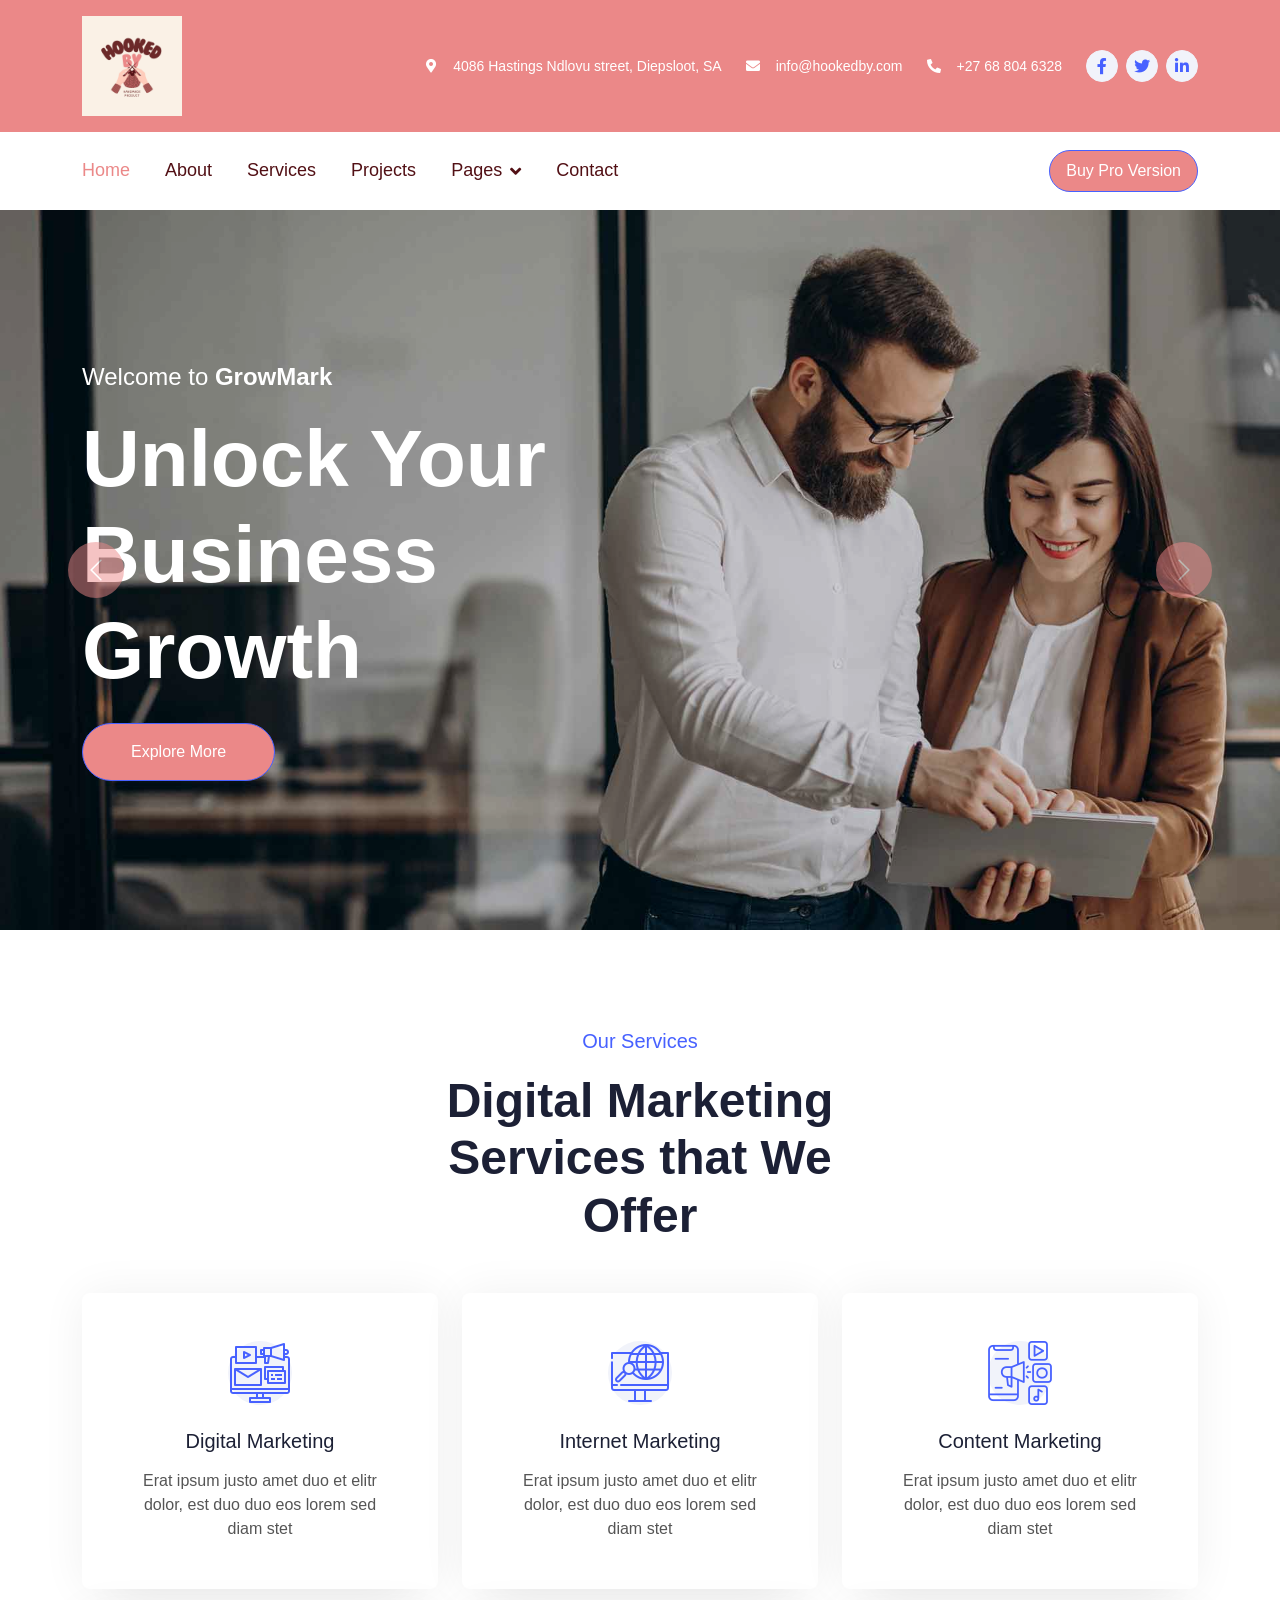
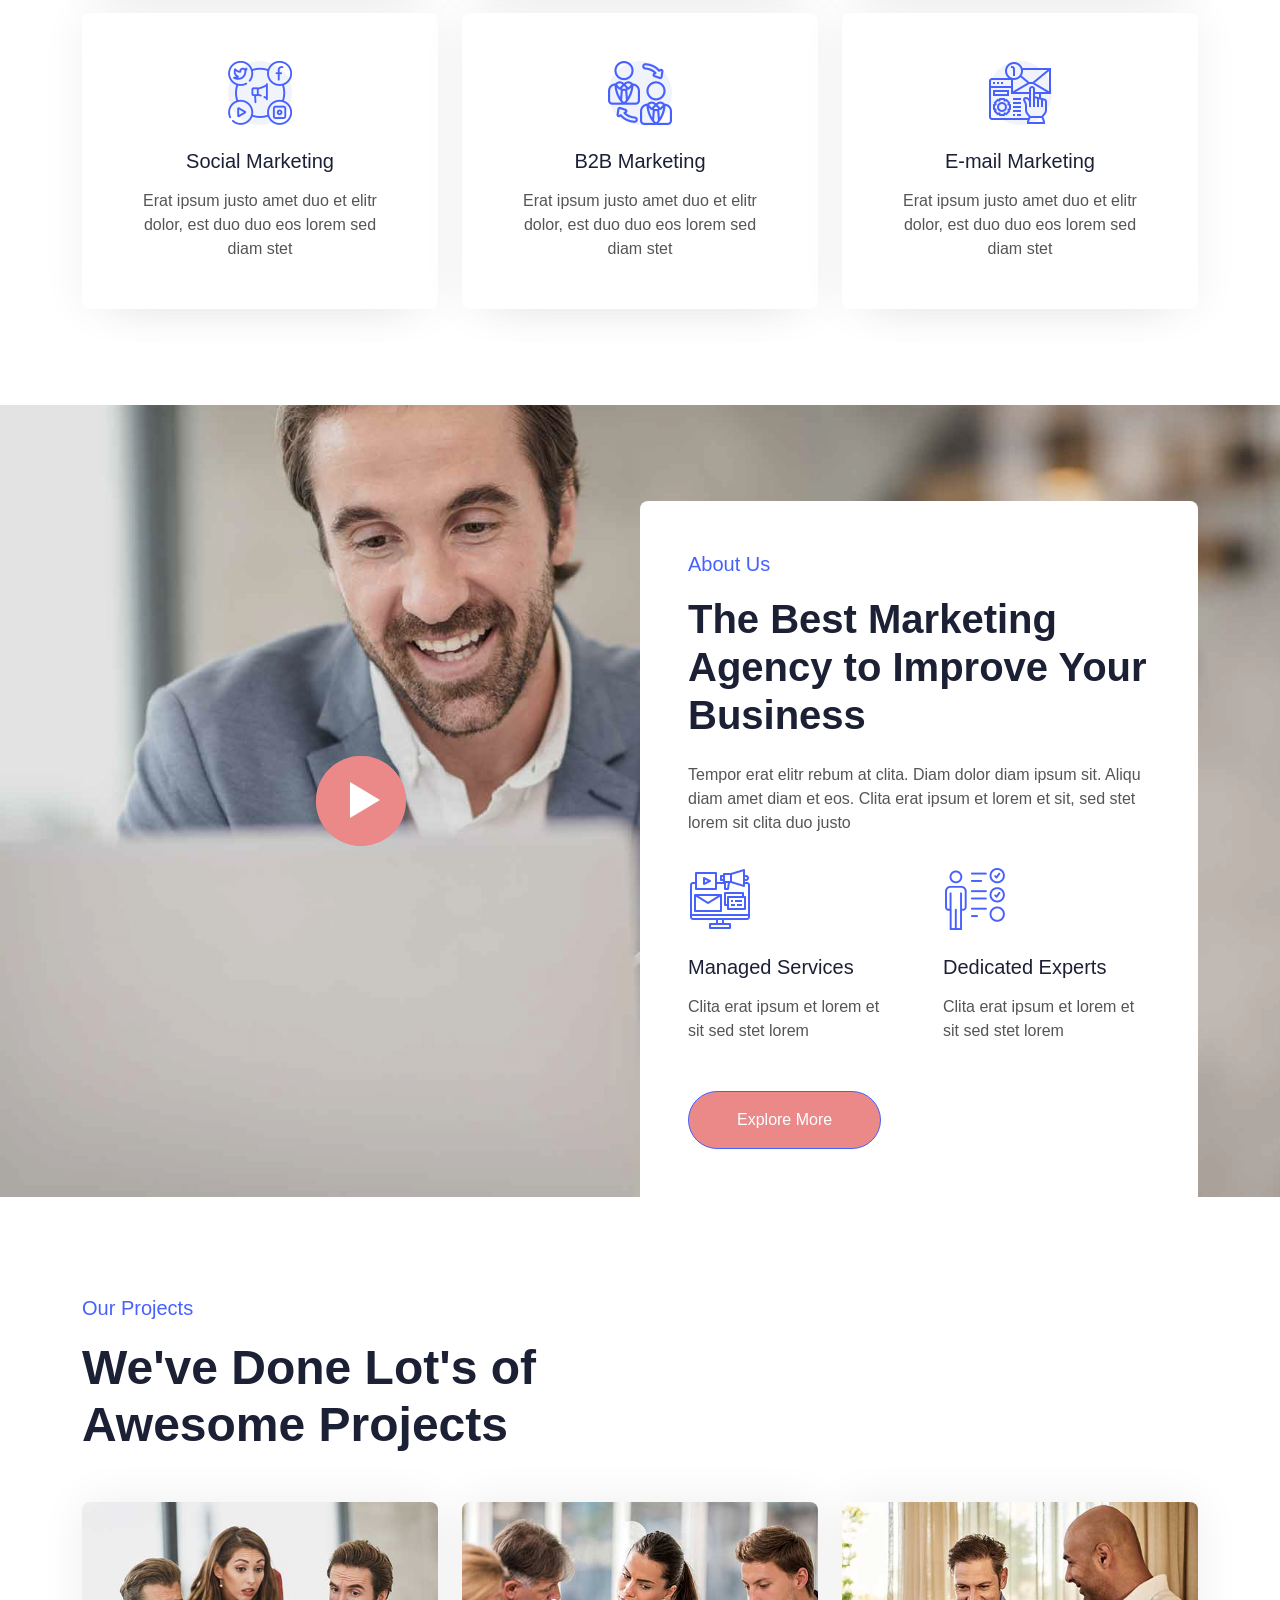
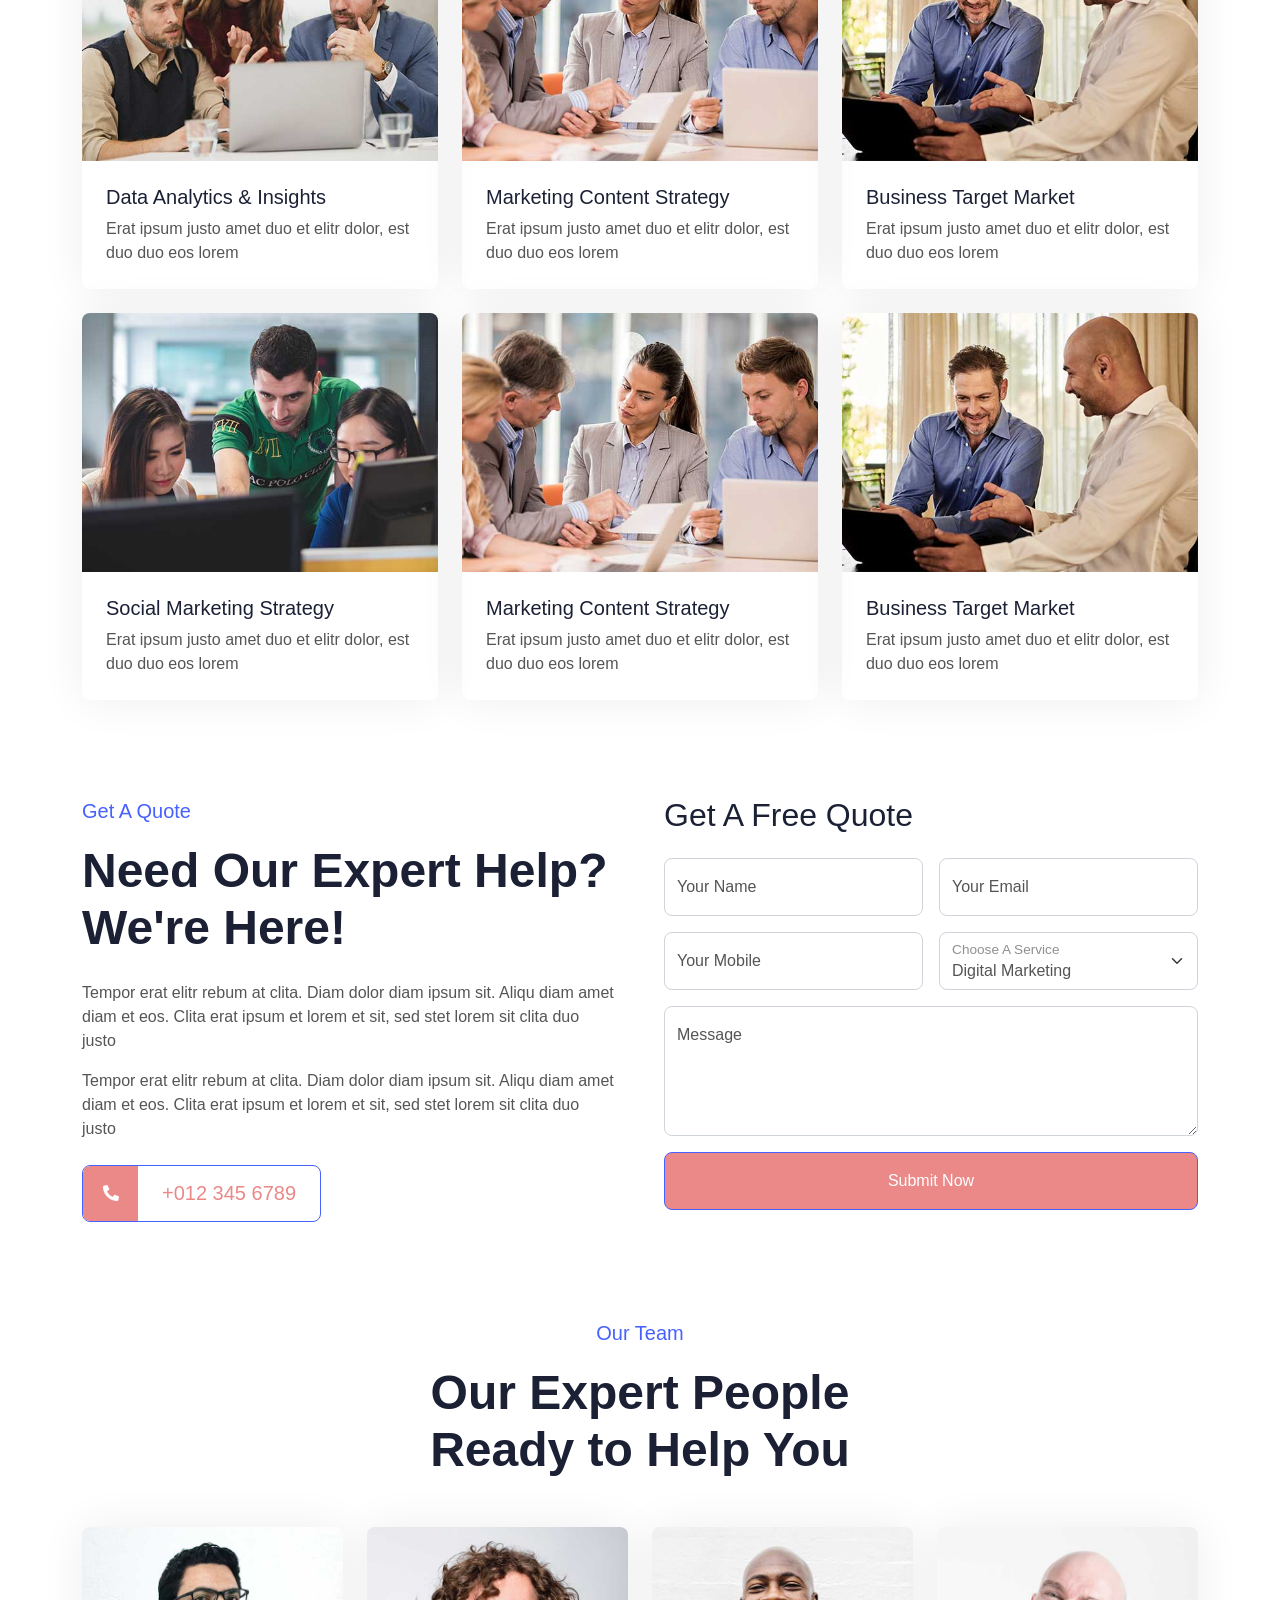
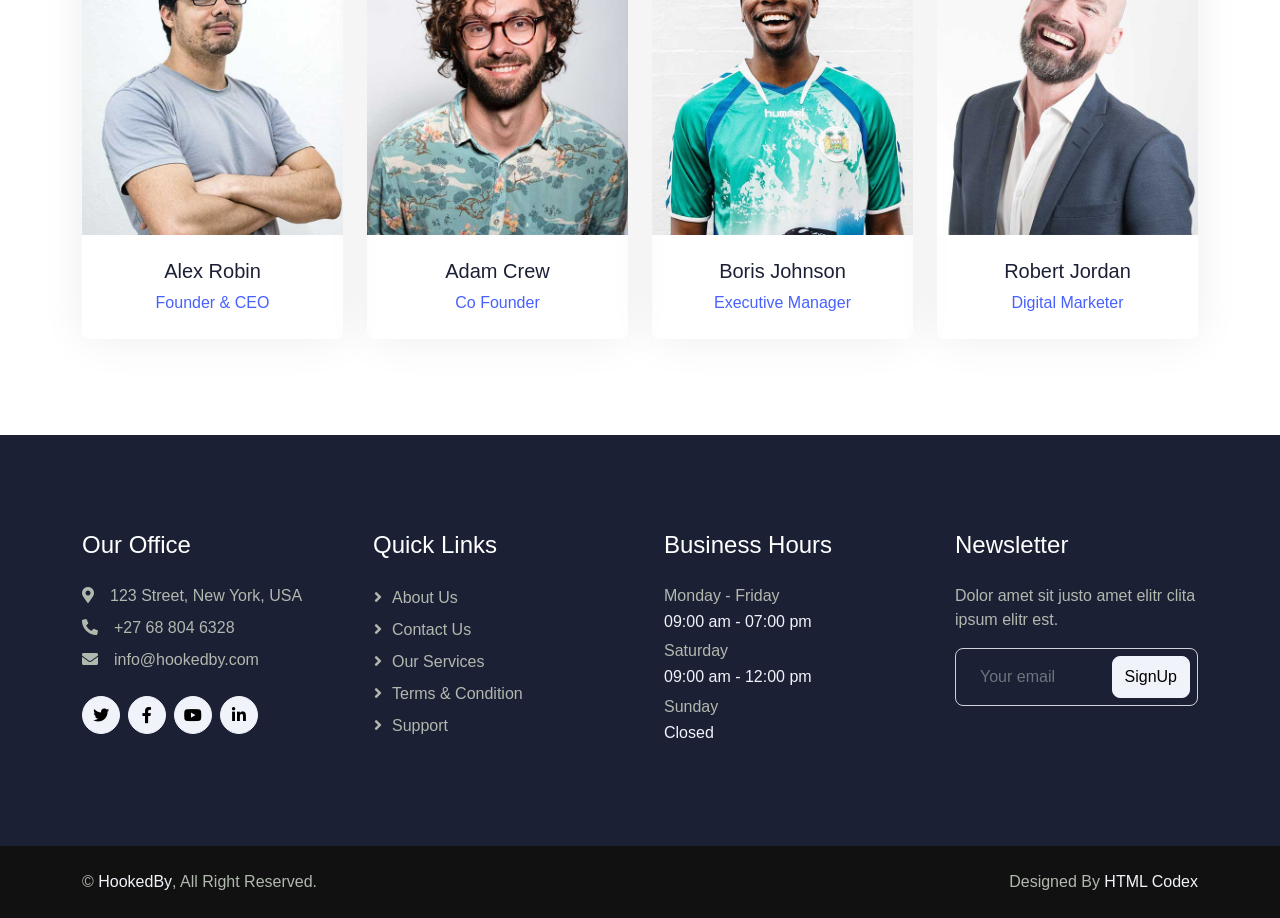
==== commit 2ab83cee: "Updated a few pages" ====
--- a/index.html
+++ b/index.html
@@ -3,11 +3,11 @@
 
 <head>
     <meta charset="utf-8">
-    <title>TABULARASA Test HTML Website</title>
+    <title>HookedBy | All about any yarn getting hooked by Bokamoso</title>
     <meta content="width=device-width, initial-scale=1.0" name="viewport">
-    <meta content="" name="keywords">
-    <meta content="" name="description">
-
+    <meta content="crochet, handmade, artisanal, custom order, beginner pattern" name="keywords">
+    <meta content="Hooked By is a handmade crochet studio: shop ready-to-wear pieces, commission a custom crochet order, or grab a beginner-friendly pattern. Every stitch made by hand, one skein at a time." name="description">
+    <meta name="author" content="Bokamoso Ramadie">
     <!-- Favicon -->
     <link href="img/favicon.ico" rel="icon">
 
@@ -46,9 +46,9 @@
                     <img src="img/Hooked By.png" alt="" width="100" height="100">
                 </a>
                 <div class="ms-auto d-flex align-items-center">
-                    <small class="ms-4"><i class="fa fa-map-marker-alt me-3"></i>123 Street, New York, USA</small> 
-                    <small class="ms-4"><i class="fa fa-envelope me-3"></i>info@example.com</small>
-                    <small class="ms-4"><i class="fa fa-phone-alt me-3"></i>+012 345 67890</small>
+                    <small class="ms-4"><i class="fa fa-map-marker-alt me-3"></i>4086 Hastings Ndlovu street, Diepsloot, SA</small> 
+                    <small class="ms-4"><i class="fa fa-envelope me-3"></i>info@hookedby.com</small>
+                    <small class="ms-4"><i class="fa fa-phone-alt me-3"></i>+27 68 804 6328</small>
                     <div class="ms-3 d-flex">
                         <a class="btn btn-sm-square btn-light text-primary rounded-circle ms-2" href=""><i class="fab fa-facebook-f"></i></a>
                         <a class="btn btn-sm-square btn-light text-primary rounded-circle ms-2" href=""><i class="fab fa-twitter"></i></a>
@@ -66,7 +66,7 @@
         <div class="container">
             <nav class="navbar navbar-expand-lg bg-white navbar-light p-lg-0">
                 <a href="index.html" class="navbar-brand d-lg-none">
-                    <h1 class="fw-bold m-0">RHIZA</h1>
+                    <h1 class="fw-bold m-0">HOOKEDBY</h1>
                 </a>
                 <button type="button" class="navbar-toggler me-0" data-bs-toggle="collapse" data-bs-target="#navbarCollapse">
                     <span class="navbar-toggler-icon"></span>
@@ -485,8 +485,8 @@
                 <div class="col-lg-3 col-md-6">
                     <h4 class="text-white mb-4">Our Office</h4>
                     <p class="mb-2"><i class="fa fa-map-marker-alt me-3"></i>123 Street, New York, USA</p>
-                    <p class="mb-2"><i class="fa fa-phone-alt me-3"></i>+012 345 67890</p>
-                    <p class="mb-2"><i class="fa fa-envelope me-3"></i>info@example.com</p>
+                    <p class="mb-2"><i class="fa fa-phone-alt me-3"></i>+27 68 804 6328</p>
+                    <p class="mb-2"><i class="fa fa-envelope me-3"></i>info@hookedby.com</p>
                     <div class="d-flex pt-3">
                         <a class="btn btn-square btn-light rounded-circle me-2" href=""><i class="fab fa-twitter"></i></a>
                         <a class="btn btn-square btn-light rounded-circle me-2" href=""><i class="fab fa-facebook-f"></i></a>
@@ -496,9 +496,9 @@
                 </div>
                 <div class="col-lg-3 col-md-6">
                     <h4 class="text-white mb-4">Quick Links</h4>
-                    <a class="btn btn-link" href="">About Us</a>
-                    <a class="btn btn-link" href="">Contact Us</a>
-                    <a class="btn btn-link" href="">Our Services</a>
+                    <a class="btn btn-link" href="about.html">About Us</a>
+                    <a class="btn btn-link" href="contact.html">Contact Us</a>
+                    <a class="btn btn-link" href="service.html">Our Services</a>
                     <a class="btn btn-link" href="">Terms & Condition</a>
                     <a class="btn btn-link" href="">Support</a>
                 </div>
@@ -530,7 +530,7 @@
         <div class="container">
             <div class="row">
                 <div class="col-md-6 text-center text-md-start mb-3 mb-md-0">
-                    &copy; <a class="fw-medium text-light" href="#">Your Site Name</a>, All Right Reserved.
+                    &copy; <a class="fw-medium text-light" href="#">HookedBy</a>, All Right Reserved.
                 </div>
                 <div class="col-md-6 text-center text-md-end">
                     
--- a/css/style.css
+++ b/css/style.css
@@ -1,9 +1,12 @@
 /********** Template CSS **********/
 :root {
-    --primary: #8B0000;
-    --secondary: #555555;
-    --light: #F1F3FA;
-    --dark: #1C2035;
+    --primary: #EB8888;
+    --secondary:#954D4A;
+    --light:#FAF1E6;
+    --dark: #521015;
+}
+.bg-primary {
+    background-color: var(--primary) !important;
 }
 
 .back-to-top {
@@ -40,7 +43,9 @@
     font-weight: 500;
 }
 
-.btn-primary,
+.btn-primary {
+    background-color: var(--primary);
+}
 .btn-outline-primary:hover {
     color: var(--light);
 }
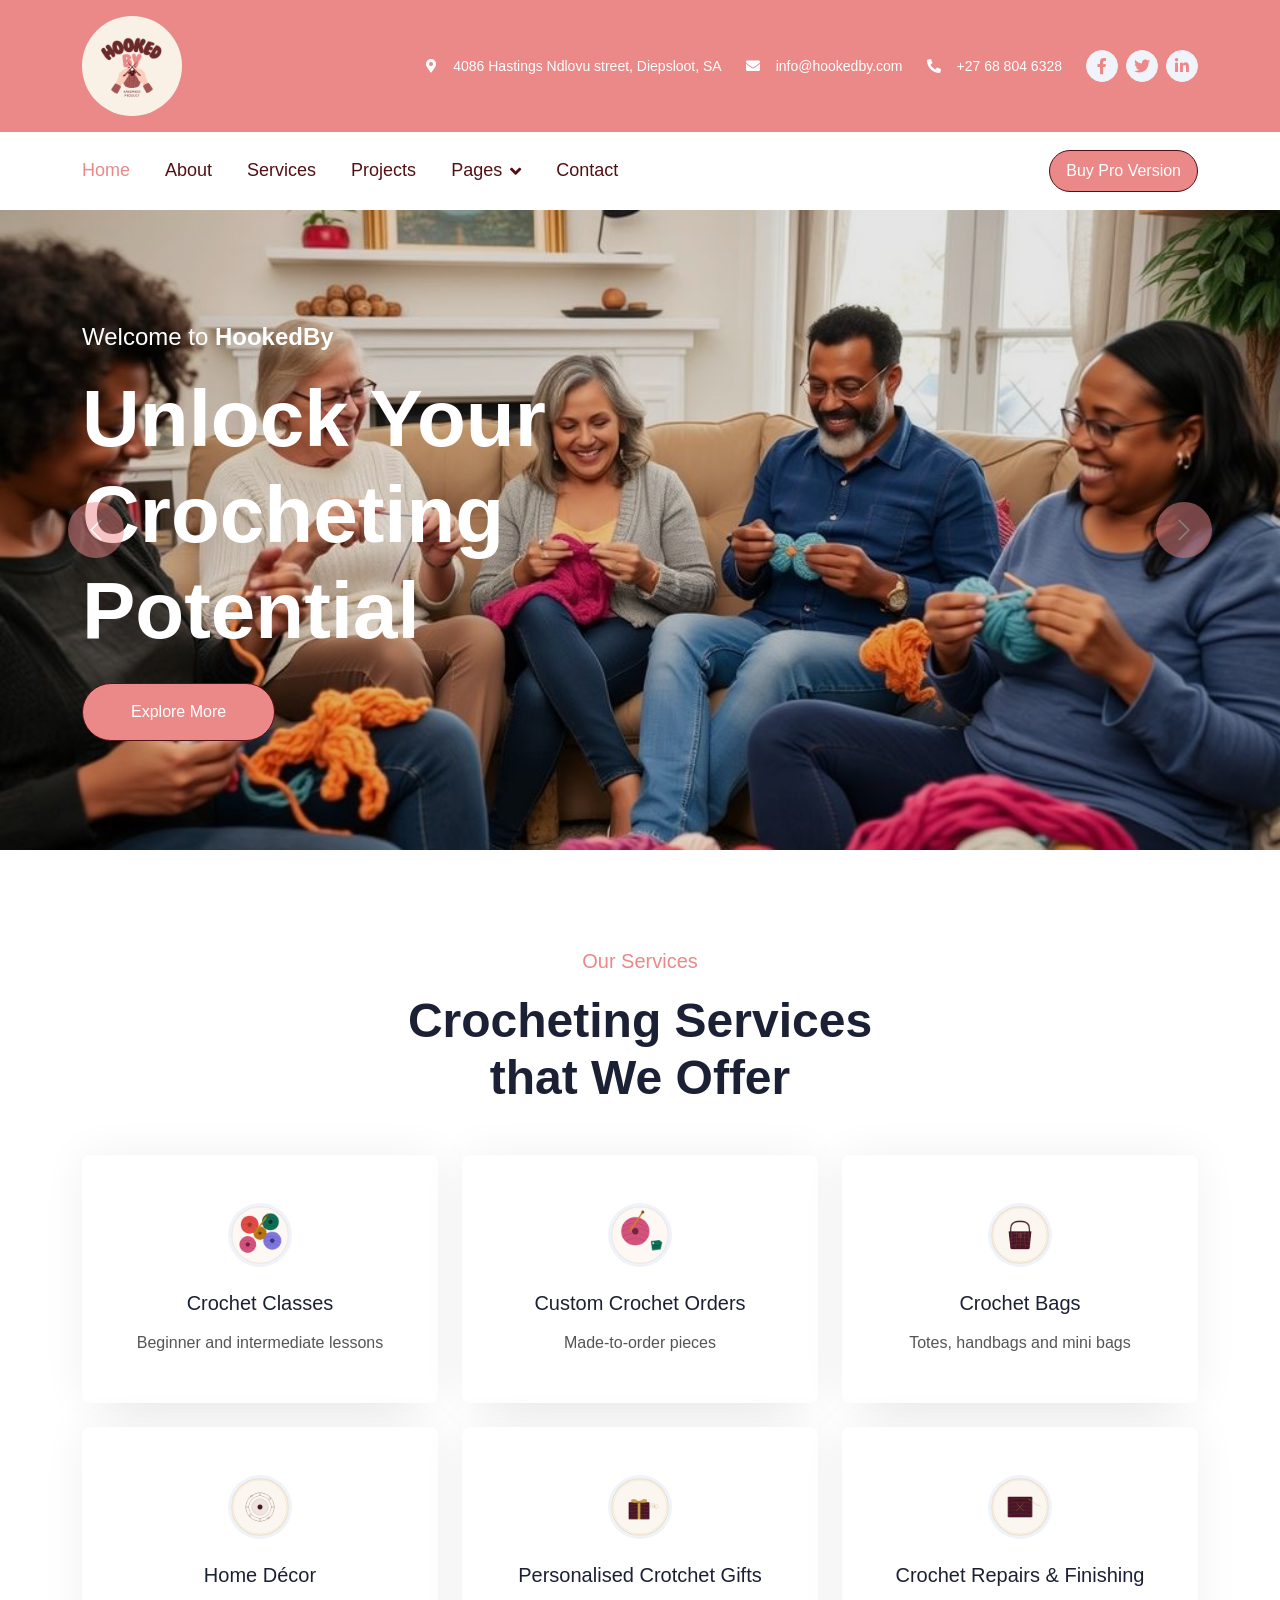
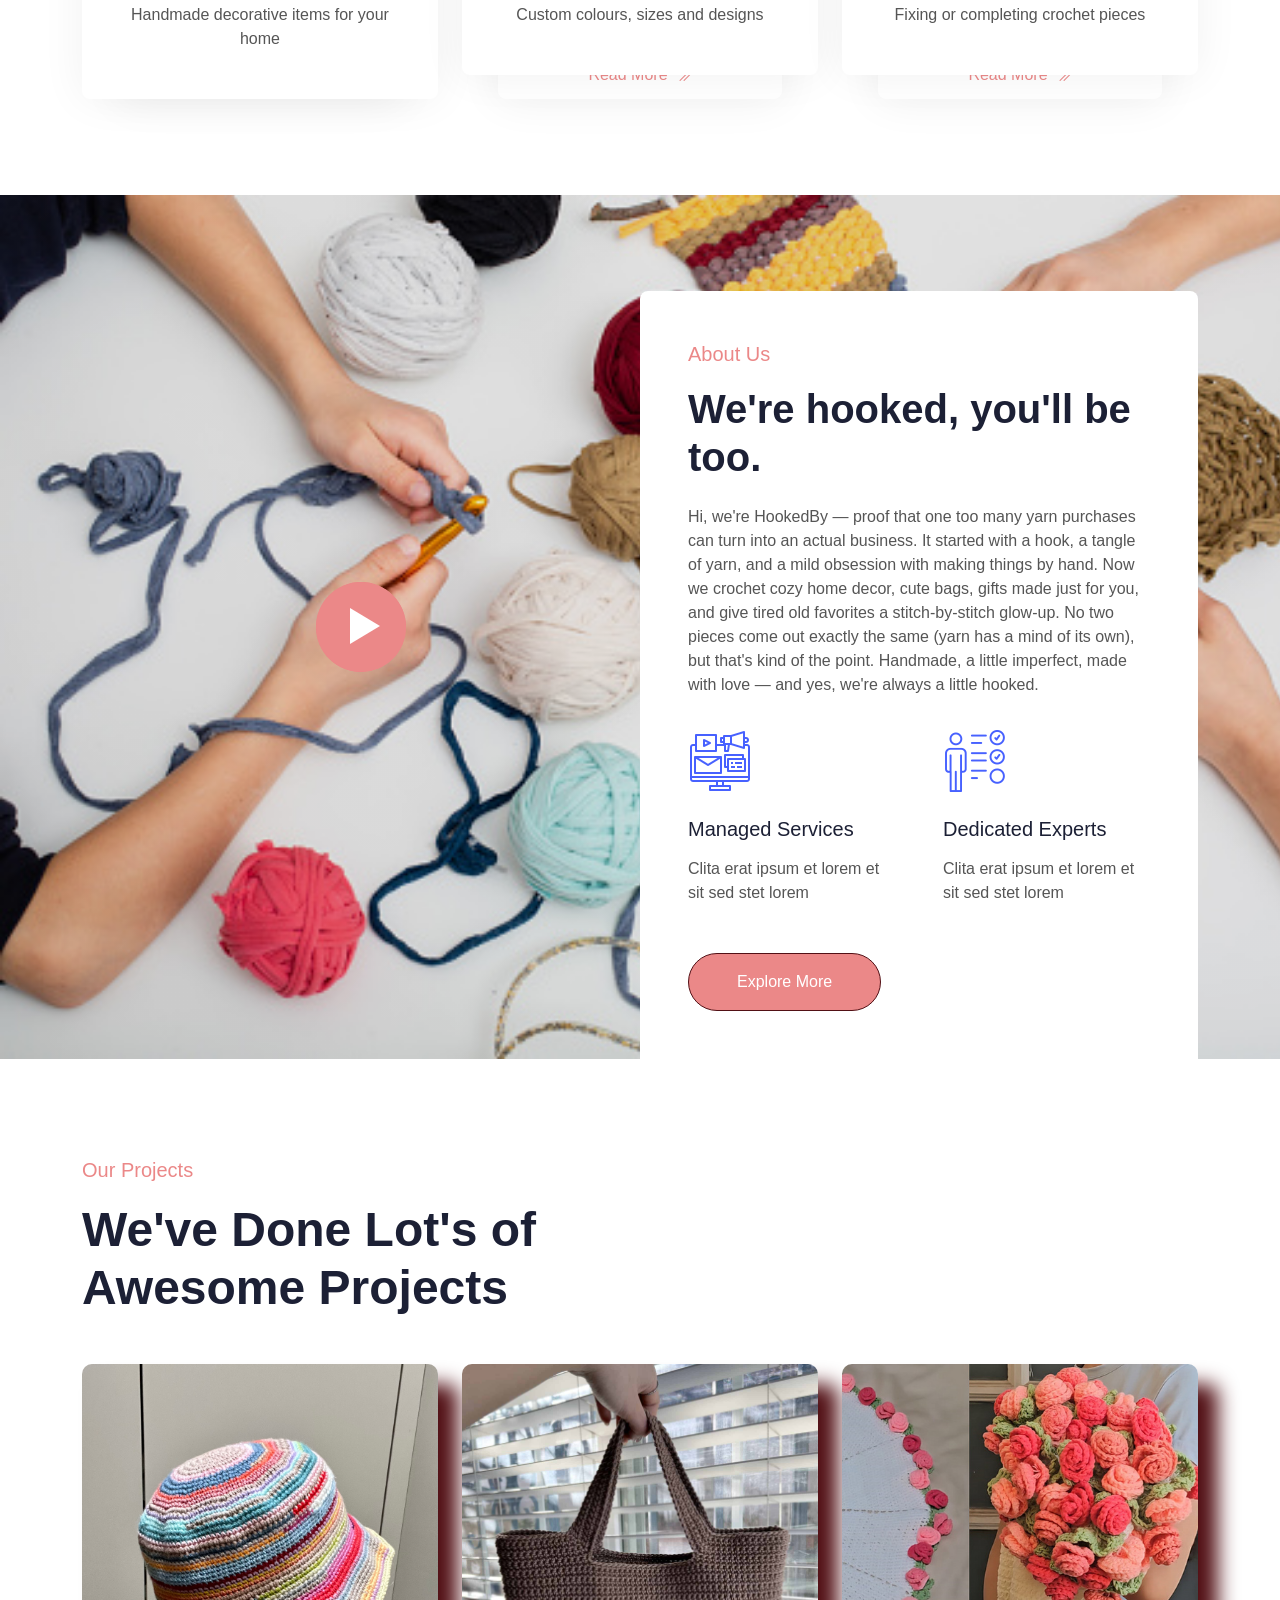
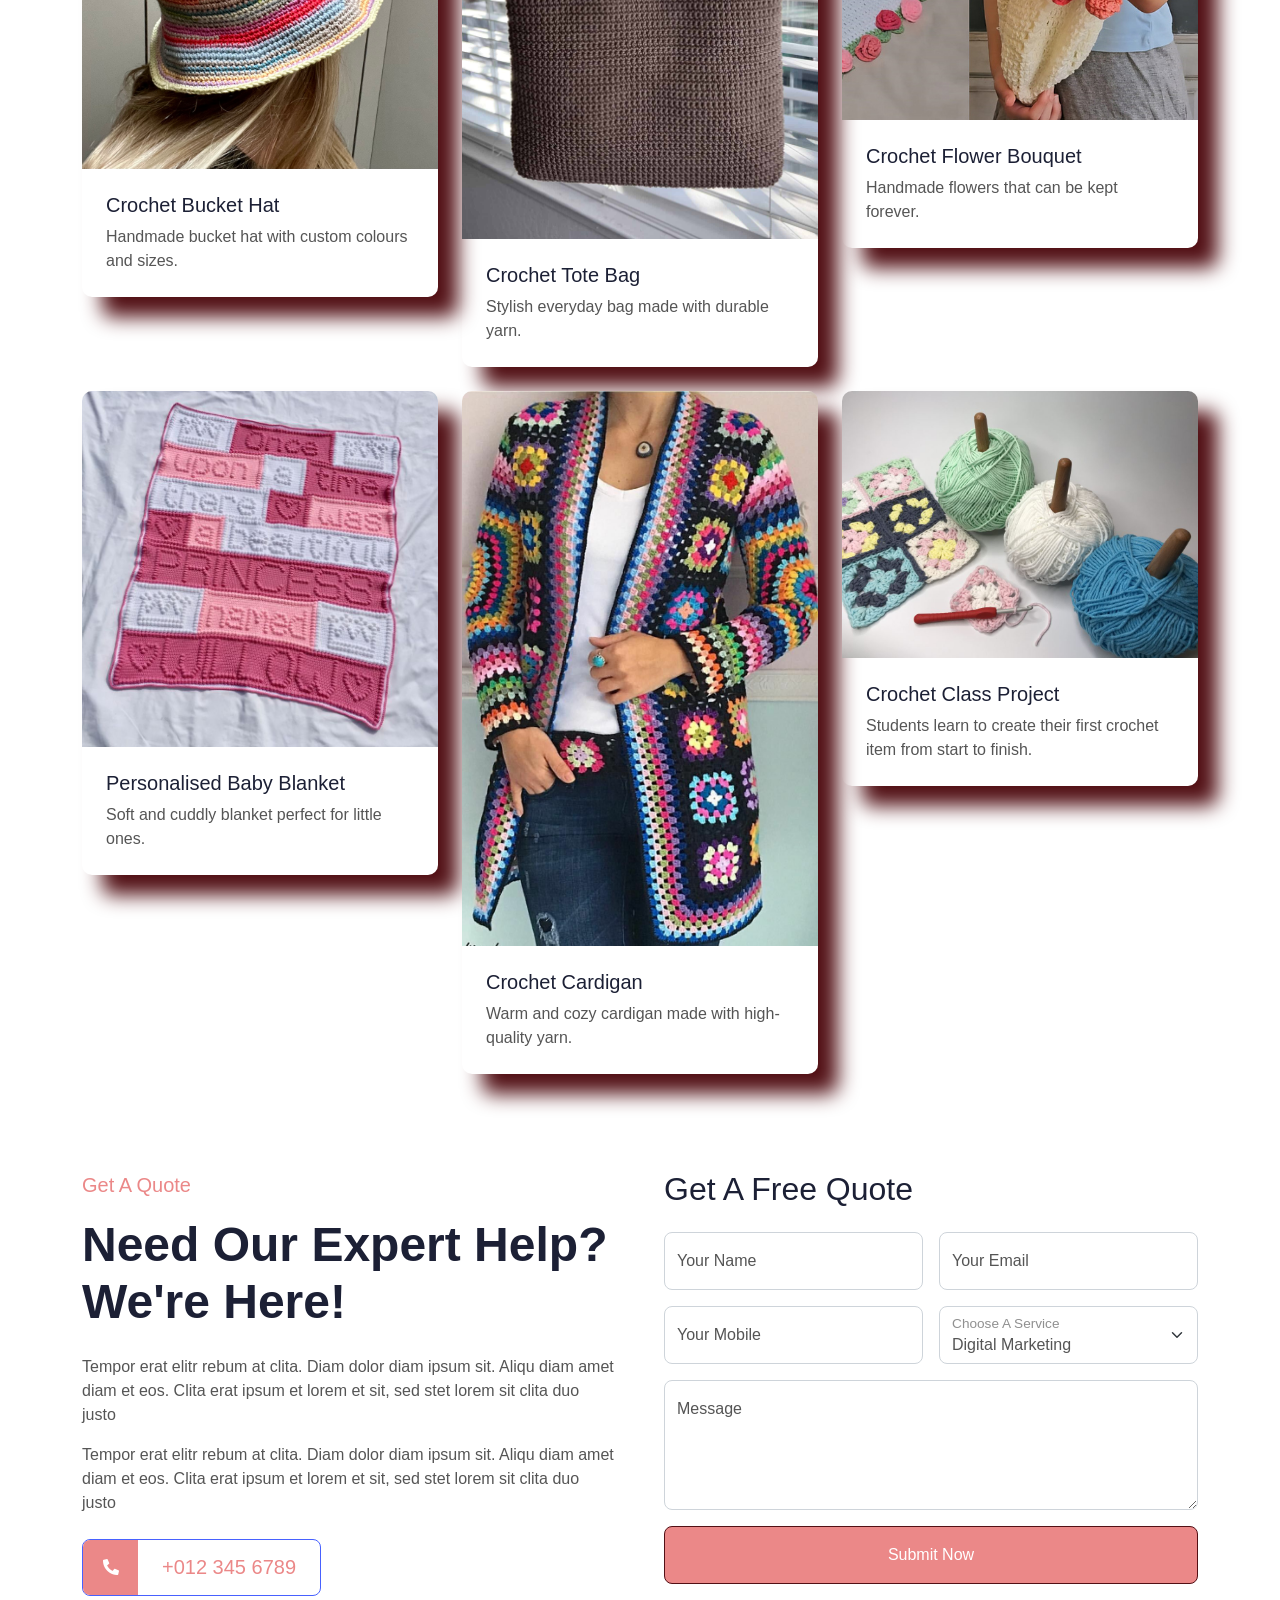
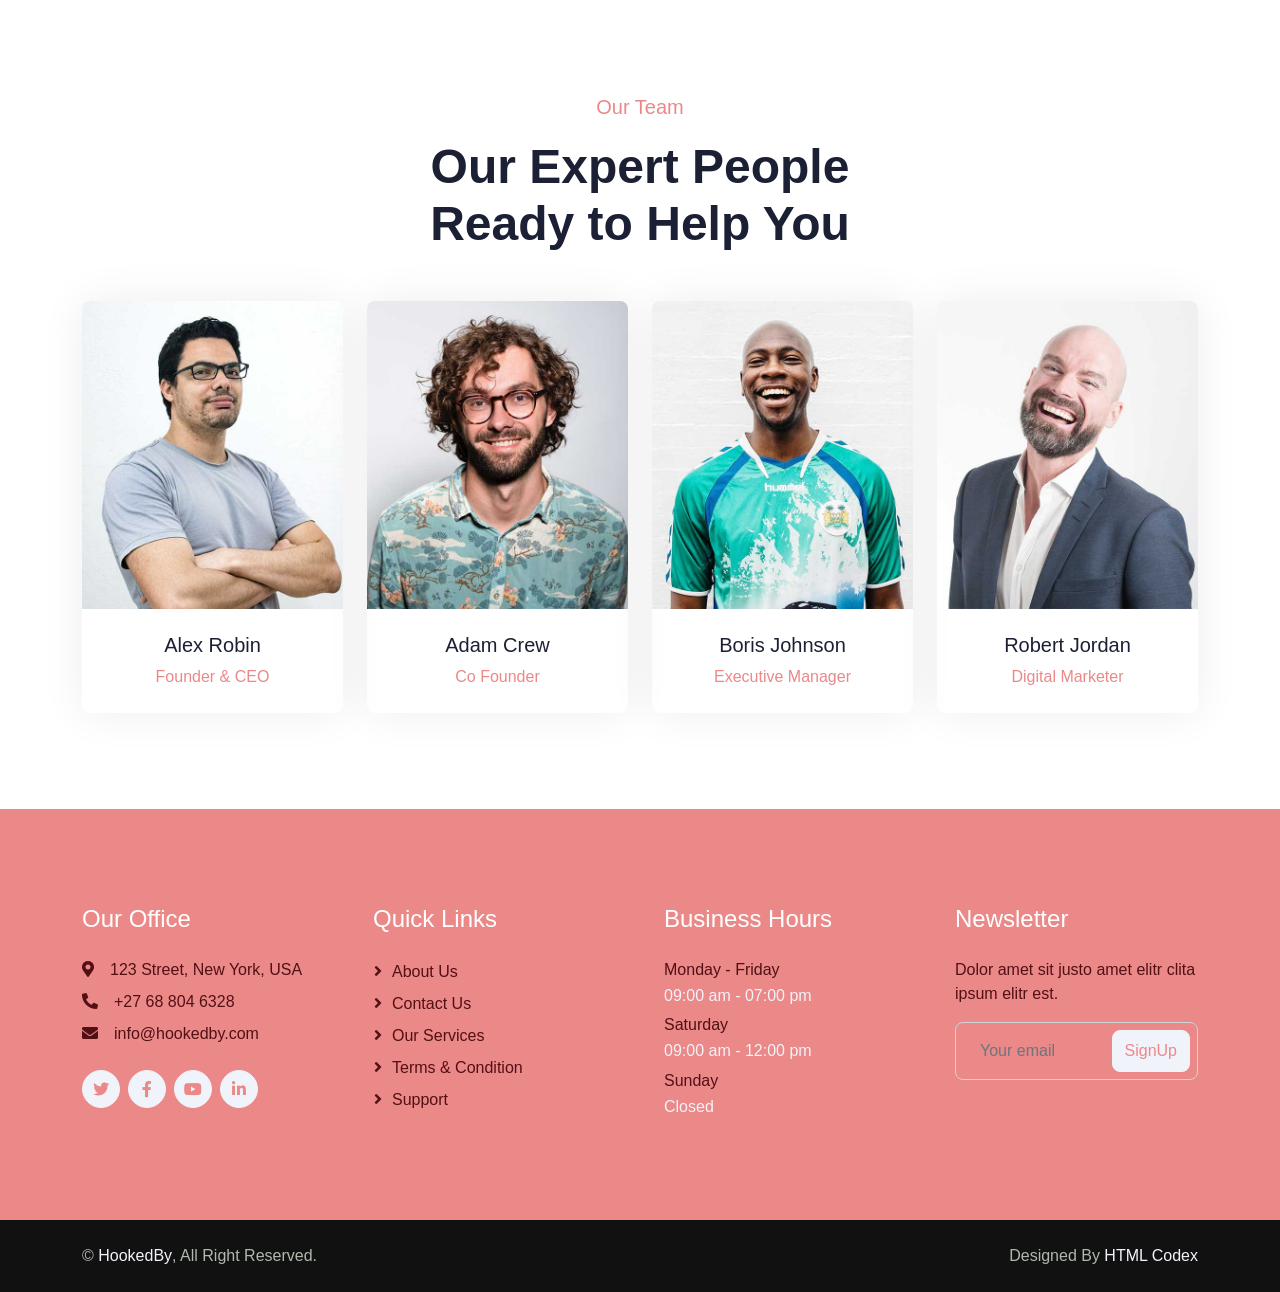
==== commit 583623e9: "Changed a lot of content" ====
--- a/index.html
+++ b/index.html
@@ -43,7 +43,7 @@
         <div class="container py-3">
             <div class="d-flex align-items-center">
                 <a href="index.html">
-                    <img src="img/Hooked By.png" alt="" width="100" height="100">
+                    <img class= "logo" src="img/Hooked By.png" alt="" width="100" height="100">
                 </a>
                 <div class="ms-auto d-flex align-items-center">
                     <small class="ms-4"><i class="fa fa-map-marker-alt me-3"></i>4086 Hastings Ndlovu street, Diepsloot, SA</small> 
@@ -101,13 +101,13 @@
         <div id="header-carousel" class="carousel slide carousel-fade" data-bs-ride="carousel">
             <div class="carousel-inner">
                 <div class="carousel-item active">
-                    <img class="w-100" src="img/carousel-1.jpg" alt="Image">
+                    <img class="w-100" src="img/Crotchet.jpeg" alt="Crocheting Tutorial">
                     <div class="carousel-caption">
                         <div class="container">
                             <div class="row justify-content-start">
                                 <div class="col-lg-7 text-start">
-                                    <p class="fs-4 text-white animated slideInRight">Welcome to <strong>GrowMark</strong></p>
-                                    <h1 class="display-1 text-white mb-4 animated slideInRight">Unlock Your Business Growth</h1>
+                                    <p class="fs-4 text-white animated slideInRight">Welcome to <strong>HookedBy</strong></p>
+                                    <h1 class="display-1 text-white mb-4 animated slideInRight">Unlock Your Crocheting Potential</h1>
                                     <a href="" class="btn btn-primary rounded-pill py-3 px-5 animated slideInRight">Explore More</a>
                                 </div>
                             </div>
@@ -115,13 +115,13 @@
                     </div>
                 </div>
                 <div class="carousel-item">
-                    <img class="w-100" src="img/carousel-2.jpg" alt="Image">
+                    <img class="w-100" src="img/Knitting and Crotcheting.jpeg" alt="Knitting and Crocheting Tutorial">
                     <div class="carousel-caption">
                         <div class="container">
                             <div class="row justify-content-end">
                                 <div class="col-lg-7 text-end">
-                                    <p class="fs-4 text-white animated slideInLeft">Welcome to <strong>GrowMark</strong></p>
-                                    <h1 class="display-1 text-white mb-5 animated slideInLeft">Ready to Grow Your Business</h1>
+                                    <p class="fs-4 text-white animated slideInLeft">Welcome to <strong>HookedBy</strong></p>
+                                    <h1 class="display-1 text-white mb-5 animated slideInLeft">  Embrace Your Crocheting Journey</h1>
                                     <a href="" class="btn btn-primary rounded-pill py-3 px-5 animated slideInLeft">Explore More</a>
                                 </div>
                             </div>
@@ -149,17 +149,17 @@
         <div class="container">
             <div class="text-center mx-auto wow fadeInUp" data-wow-delay="0.1s" style="max-width: 500px;">
                 <p class="fs-5 fw-medium text-primary">Our Services</p>
-                <h1 class="display-5 mb-5">Digital Marketing Services that We Offer</h1>
+                <h1 class="display-5 mb-5">Crocheting Services that We Offer</h1>
             </div>
             <div class="row g-4">
                 <div class="col-lg-4 col-md-6 wow fadeInUp" data-wow-delay="0.1s">
                     <div class="service-item position-relative h-100">
                         <div class="service-text rounded p-5">
                             <div class="btn-square bg-light rounded-circle mx-auto mb-4" style="width: 64px; height: 64px;">
-                                <img class="img-fluid" src="img/icon/icon-5.png" alt="Icon">
-                            </div>
-                            <h5 class="mb-3">Digital Marketing</h4>
-                            <p class="mb-0">Erat ipsum justo amet duo et elitr dolor, est duo duo eos lorem sed diam stet</p>
+                                <img class="img-fluid" src="img/icon/crochet_classes_icon.png" alt="Icon">
+                            </div>
+                            <h5 class="mb-3">Crochet Classes</h4>
+                            <p class="mb-0">Beginner and intermediate lessons</p>
                         </div>
                         <div class="service-btn rounded-0 rounded-bottom">
                             <a class="text-primary fw-medium" href="">Read More<i class="bi bi-chevron-double-right ms-2"></i></a>
@@ -170,10 +170,10 @@
                     <div class="service-item position-relative h-100">
                         <div class="service-text rounded p-5">
                             <div class="btn-square bg-light rounded-circle mx-auto mb-4" style="width: 64px; height: 64px;">
-                                <img class="img-fluid" src="img/icon/icon-6.png" alt="Icon">
-                            </div>
-                            <h5 class="mb-3">Internet Marketing</h4>
-                            <p class="mb-0">Erat ipsum justo amet duo et elitr dolor, est duo duo eos lorem sed diam stet</p>
+                                <img class="img-fluid" src="img/icon/custom_crochet_order_icon.png" alt="Icon">
+                            </div>
+                            <h5 class="mb-3">Custom Crochet Orders</h4>
+                            <p class="mb-0">Made-to-order pieces</p>
                         </div>
                         <div class="service-btn rounded-0 rounded-bottom">
                             <a class="text-primary fw-medium" href="">Read More<i class="bi bi-chevron-double-right ms-2"></i></a>
@@ -184,10 +184,10 @@
                     <div class="service-item position-relative h-100">
                         <div class="service-text rounded p-5">
                             <div class="btn-square bg-light rounded-circle mx-auto mb-4" style="width: 64px; height: 64px;">
-                                <img class="img-fluid" src="img/icon/icon-7.png" alt="Icon">
-                            </div>
-                            <h5 class="mb-3">Content Marketing</h4>
-                            <p class="mb-0">Erat ipsum justo amet duo et elitr dolor, est duo duo eos lorem sed diam stet</p>
+                                <img class="img-fluid" src="img/icon/crochet_bags_icon.png" alt="Icon">
+                            </div>
+                            <h5 class="mb-3">Crochet Bags</h4>
+                            <p class="mb-0">Totes, handbags and mini bags</p>
                         </div>
                         <div class="service-btn rounded-0 rounded-bottom">
                             <a class="text-primary fw-medium" href="">Read More<i class="bi bi-chevron-double-right ms-2"></i></a>
@@ -198,10 +198,10 @@
                     <div class="service-item position-relative h-100">
                         <div class="service-text rounded p-5">
                             <div class="btn-square bg-light rounded-circle mx-auto mb-4" style="width: 64px; height: 64px;">
-                                <img class="img-fluid" src="img/icon/icon-8.png" alt="Icon">
-                            </div>
-                            <h5 class="mb-3">Social Marketing</h4>
-                            <p class="mb-0">Erat ipsum justo amet duo et elitr dolor, est duo duo eos lorem sed diam stet</p>
+                                <img class="img-fluid" src="img/icon/crochet_home_decor_icon.png" alt="Icon">
+                            </div>
+                            <h5 class="mb-3">Home Décor</h4>
+                            <p class="mb-0">Handmade decorative items for your home</p>
                         </div>
                         <div class="service-btn rounded-0 rounded-bottom">
                             <a class="text-primary fw-medium" href="">Read More<i class="bi bi-chevron-double-right ms-2"></i></a>
@@ -212,10 +212,10 @@
                     <div class="service-item position-relative h-100">
                         <div class="service-text rounded p-5">
                             <div class="btn-square bg-light rounded-circle mx-auto mb-4" style="width: 64px; height: 64px;">
-                                <img class="img-fluid" src="img/icon/icon-9.png" alt="Icon">
-                            </div>
-                            <h5 class="mb-3">B2B Marketing</h4>
-                            <p class="mb-0">Erat ipsum justo amet duo et elitr dolor, est duo duo eos lorem sed diam stet</p>
+                                <img class="img-fluid" src="img/icon/crochet_personalized_gifts_icon.png" alt="Icon">
+                            </div>
+                            <h5 class="mb-3">Personalised Crotchet Gifts</h4>
+                            <p class="mb-0">Custom colours, sizes and designs</p>
                         </div>
                         <div class="service-btn rounded-0 rounded-bottom">
                             <a class="text-primary fw-medium" href="">Read More<i class="bi bi-chevron-double-right ms-2"></i></a>
@@ -226,10 +226,10 @@
                     <div class="service-item position-relative h-100">
                         <div class="service-text rounded p-5">
                             <div class="btn-square bg-light rounded-circle mx-auto mb-4" style="width: 64px; height: 64px;">
-                                <img class="img-fluid" src="img/icon/icon-10.png" alt="Icon">
-                            </div>
-                            <h5 class="mb-3">E-mail Marketing</h4>
-                            <p class="mb-0">Erat ipsum justo amet duo et elitr dolor, est duo duo eos lorem sed diam stet</p>
+                                <img class="img-fluid" src="img/icon/crochet_repairs_finishing_icon.png" alt="Icon">
+                            </div>
+                            <h5 class="mb-3">Crochet Repairs & Finishing</h4>
+                            <p class="mb-0">Fixing or completing crochet pieces</p>
                         </div>
                         <div class="service-btn rounded-0 rounded-bottom">
                             <a class="text-primary fw-medium" href="">Read More<i class="bi bi-chevron-double-right ms-2"></i></a>
@@ -256,8 +256,8 @@
                 <div class="col-lg-6 pt-lg-5 wow fadeIn" data-wow-delay="0.5s">
                     <div class="bg-white rounded-top p-5 mt-lg-5">
                         <p class="fs-5 fw-medium text-primary">About Us</p>
-                        <h1 class="display-6 mb-4">The Best Marketing Agency to Improve Your Business</h1>
-                        <p class="mb-4">Tempor erat elitr rebum at clita. Diam dolor diam ipsum sit. Aliqu diam amet diam et eos. Clita erat ipsum et lorem et sit, sed stet lorem sit clita duo justo</p>
+                        <h1 class="display-6 mb-4">We're hooked, you'll be too.</h1>
+                        <p class="mb-4">Hi, we're HookedBy — proof that one too many yarn purchases can turn into an actual business. It started with a hook, a tangle of yarn, and a mild obsession with making things by hand. Now we crochet cozy home decor, cute bags, gifts made just for you, and give tired old favorites a stitch-by-stitch glow-up. No two pieces come out exactly the same (yarn has a mind of its own), but that's kind of the point. Handmade, a little imperfect, made with love — and yes, we're always a little hooked.</p>
                         <div class="row g-5 pt-2 mb-5">
                             <div class="col-sm-6">
                                 <img class="img-fluid mb-4" src="img/icon/icon-5.png" alt="">
@@ -289,55 +289,55 @@
             <div class="row g-4">
                 <div class="col-md-6 col-lg-4 wow fadeIn" data-wow-delay="0.1s">
                     <div class="project-item">
-                        <img class="img-fluid" src="img/project-1.jpg" alt="">
+                        <img class="img-fluid" src="img/Crochet Bucket Hat.jpg" alt="Handmade crochet bucket hat in a colourful yarn design by HookedBy">
                         <div class="p-4">
-                            <a class="d-block h5" href="">Data Analytics & Insights</a>
-                            <span>Erat ipsum justo amet duo et elitr dolor, est duo duo eos lorem</span>
+                            <a class="d-block h5" href="">Crochet Bucket Hat</a>
+                            <span>Handmade bucket hat with custom colours and sizes.</span>
                         </div>
                     </div>
                 </div>
                 <div class="col-md-6 col-lg-4 wow fadeIn" data-wow-delay="0.3s">
                     <div class="project-item">
-                        <img class="img-fluid" src="img/project-2.jpg" alt="">
+                        <img class="img-fluid" src="img/Crochet Tote Bag.jpg" alt="Handmade crochet tote bag with a stylish woven design created by HookedBy">
                         <div class="p-4">
-                            <a class="d-block h5" href="">Marketing Content Strategy</a>
-                            <span>Erat ipsum justo amet duo et elitr dolor, est duo duo eos lorem</span>
+                            <a class="d-block h5" href="">Crochet Tote Bag</a>
+                            <span>Stylish everyday bag made with durable yarn.</span>
                         </div>
                     </div>
                 </div>
                 <div class="col-md-6 col-lg-4 wow fadeIn" data-wow-delay="0.5s">
                     <div class="project-item">
-                        <img class="img-fluid" src="img/project-3.jpg" alt="">
+                        <img class="img-fluid" src="img/Crochet Flower Bouquet.jpg" alt="Colourful handmade crochet flower bouquet arranged as a long-lasting gift">
                         <div class="p-4">
-                            <a class="d-block h5" href="">Business Target Market</a>
-                            <span>Erat ipsum justo amet duo et elitr dolor, est duo duo eos lorem</span>
+                            <a class="d-block h5" href="">Crochet Flower Bouquet</a>
+                            <span>Handmade flowers that can be kept forever.</span>
                         </div>
                     </div>
                 </div>
                 <div class="col-md-6 col-lg-4 wow fadeIn" data-wow-delay="0.1s">
                     <div class="project-item">
-                        <img class="img-fluid" src="img/project-4.jpg" alt="">
+                        <img class="img-fluid" src="img/Personalised Baby Blanket.jpg" alt="Soft personalised crochet baby blanket made with custom colours for a newborn">
                         <div class="p-4">
-                            <a class="d-block h5" href="">Social Marketing Strategy</a>
-                            <span>Erat ipsum justo amet duo et elitr dolor, est duo duo eos lorem</span>
+                            <a class="d-block h5" href="">Personalised Baby Blanket</a>
+                            <span>Soft and cuddly blanket perfect for little ones.</span>
                         </div>
                     </div>
                 </div>
                 <div class="col-md-6 col-lg-4 wow fadeIn" data-wow-delay="0.3s">
                     <div class="project-item">
-                        <img class="img-fluid" src="img/project-2.jpg" alt="">
+                        <img class="img-fluid" src="img/Crochet Cardigan.jpg" alt="Handmade crochet cardigan featuring a detailed yarn pattern and comfortable design">
                         <div class="p-4">
-                            <a class="d-block h5" href="">Marketing Content Strategy</a>
-                            <span>Erat ipsum justo amet duo et elitr dolor, est duo duo eos lorem</span>
+                            <a class="d-block h5" href="">Crochet Cardigan</a>
+                            <span>Warm and cozy cardigan made with high-quality yarn.</span>
                         </div>
                     </div>
                 </div>
                 <div class="col-md-6 col-lg-4 wow fadeIn" data-wow-delay="0.5s">
                     <div class="project-item">
-                        <img class="img-fluid" src="img/project-3.jpg" alt="">
+                        <img class="img-fluid" src="img/Crochet Class Project.jpg" alt="Beginner learning to create a handmade crochet project during a HookedBy crochet class">
                         <div class="p-4">
-                            <a class="d-block h5" href="">Business Target Market</a>
-                            <span>Erat ipsum justo amet duo et elitr dolor, est duo duo eos lorem</span>
+                            <a class="d-block h5" href="">Crochet Class Project</a>
+                            <span>Students learn to create their first crochet item from start to finish.</span>
                         </div>
                     </div>
                 </div>
--- a/css/style.css
+++ b/css/style.css
@@ -85,6 +85,11 @@
 .sticky-top {
     top: -100px;
     transition: .5s;
+}
+
+.logo {
+    border-radius: 5em;
+    
 }
 
 .navbar .navbar-nav .nav-link {
@@ -320,9 +325,9 @@
 /*** Project ***/
 .project-item {
     position: relative;
-    border-radius: 8px;
+    border-radius: 10px;
     overflow: hidden;
-    box-shadow: 0 0 45px rgba(0, 0, 0, .07);
+    box-shadow: 20px 20px 20px #521015;
 }
 
 
@@ -389,7 +394,7 @@
 
 /*** Footer ***/
 .footer {
-    color: #B0B9AE;
+    color: #521015;
 }
 
 .footer .btn.btn-link {
@@ -397,7 +402,7 @@
     margin-bottom: 5px;
     padding: 0;
     text-align: left;
-    color: #B0B9AE;
+    color: #521015;
     font-weight: normal;
     text-transform: capitalize;
     transition: .3s;
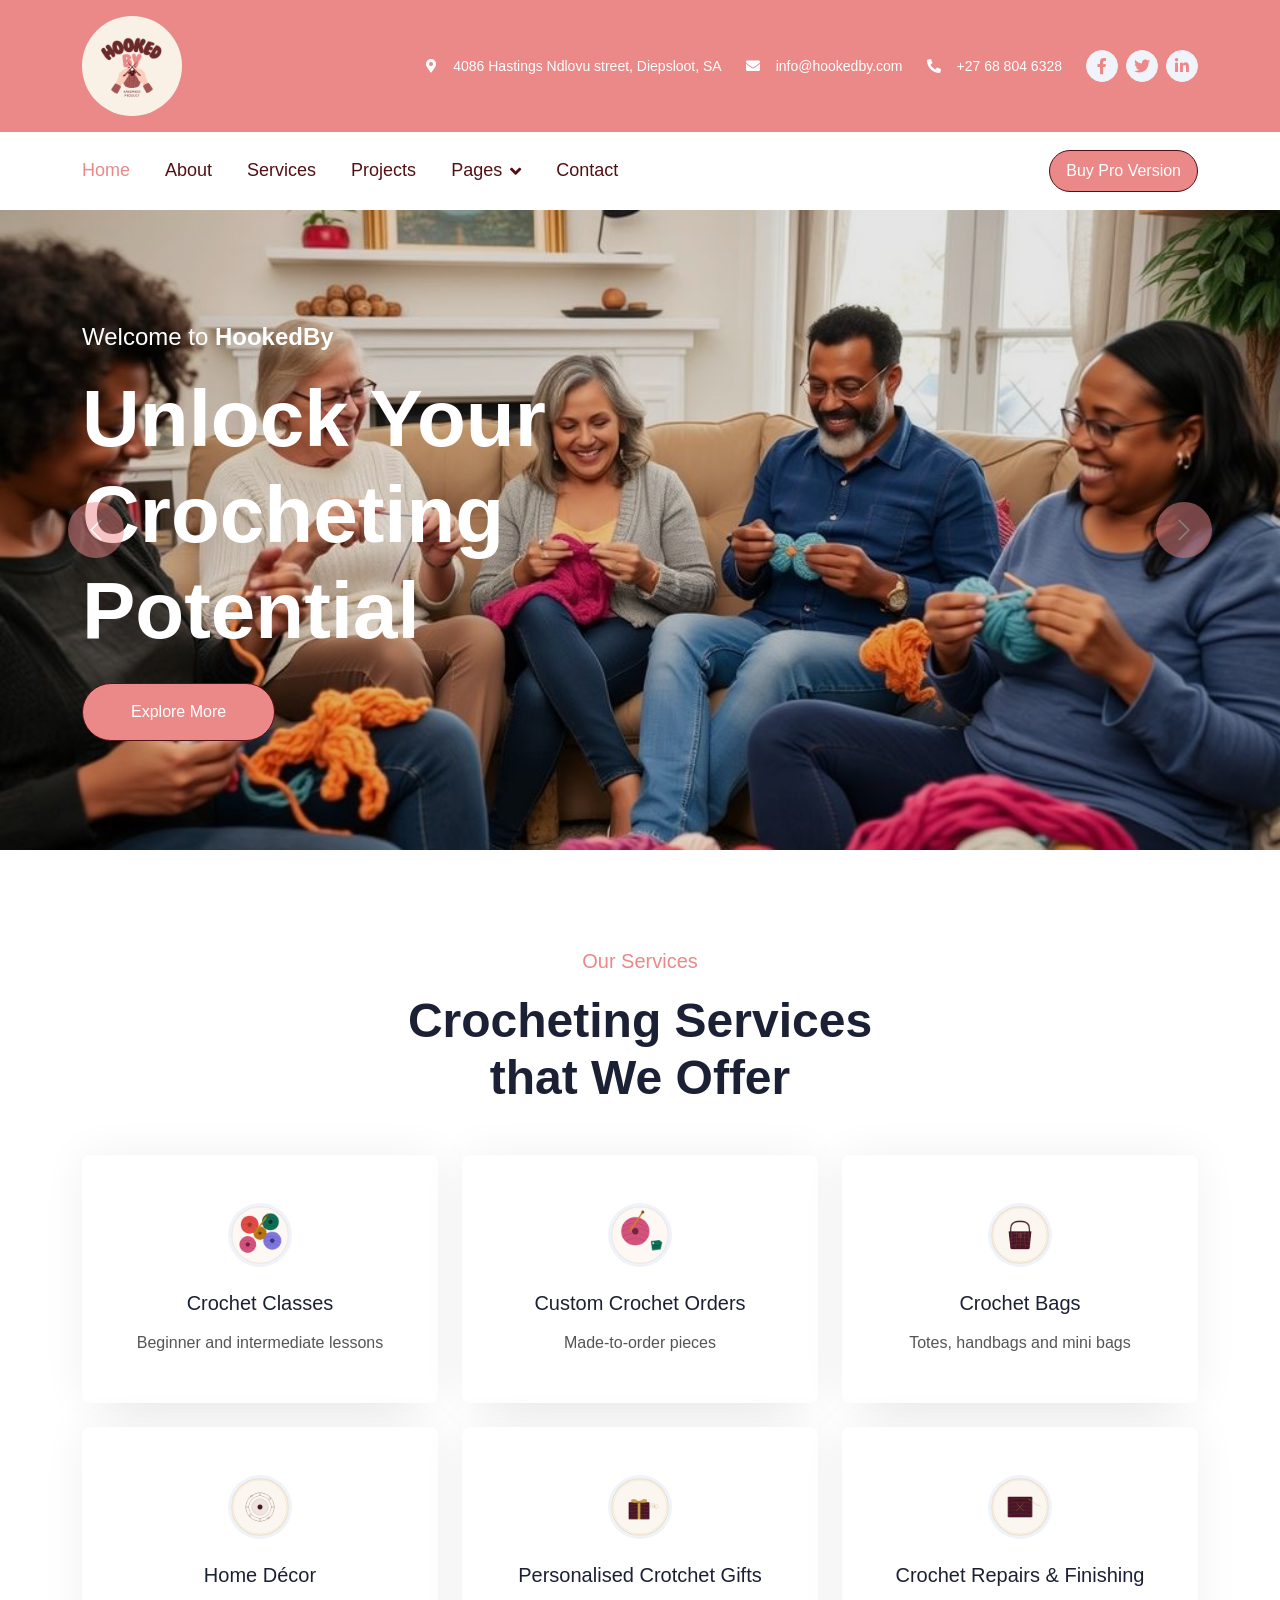
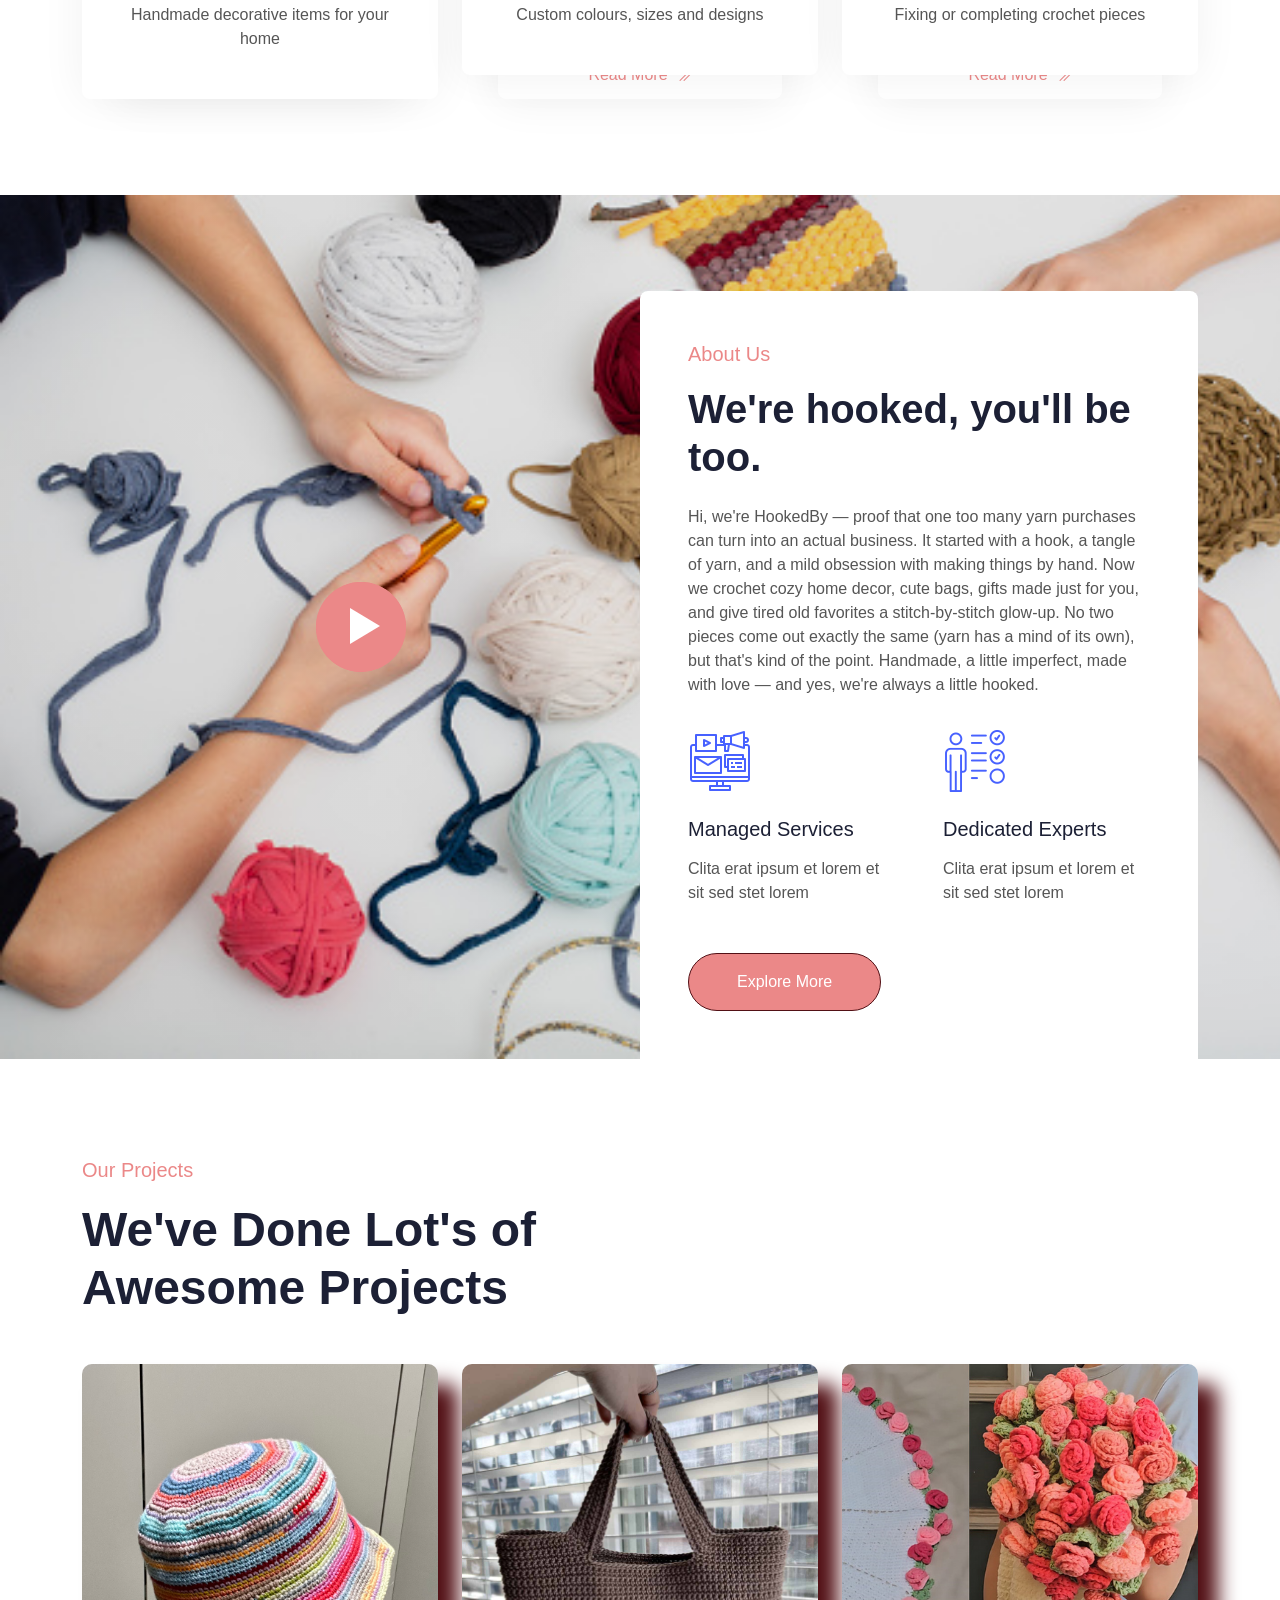
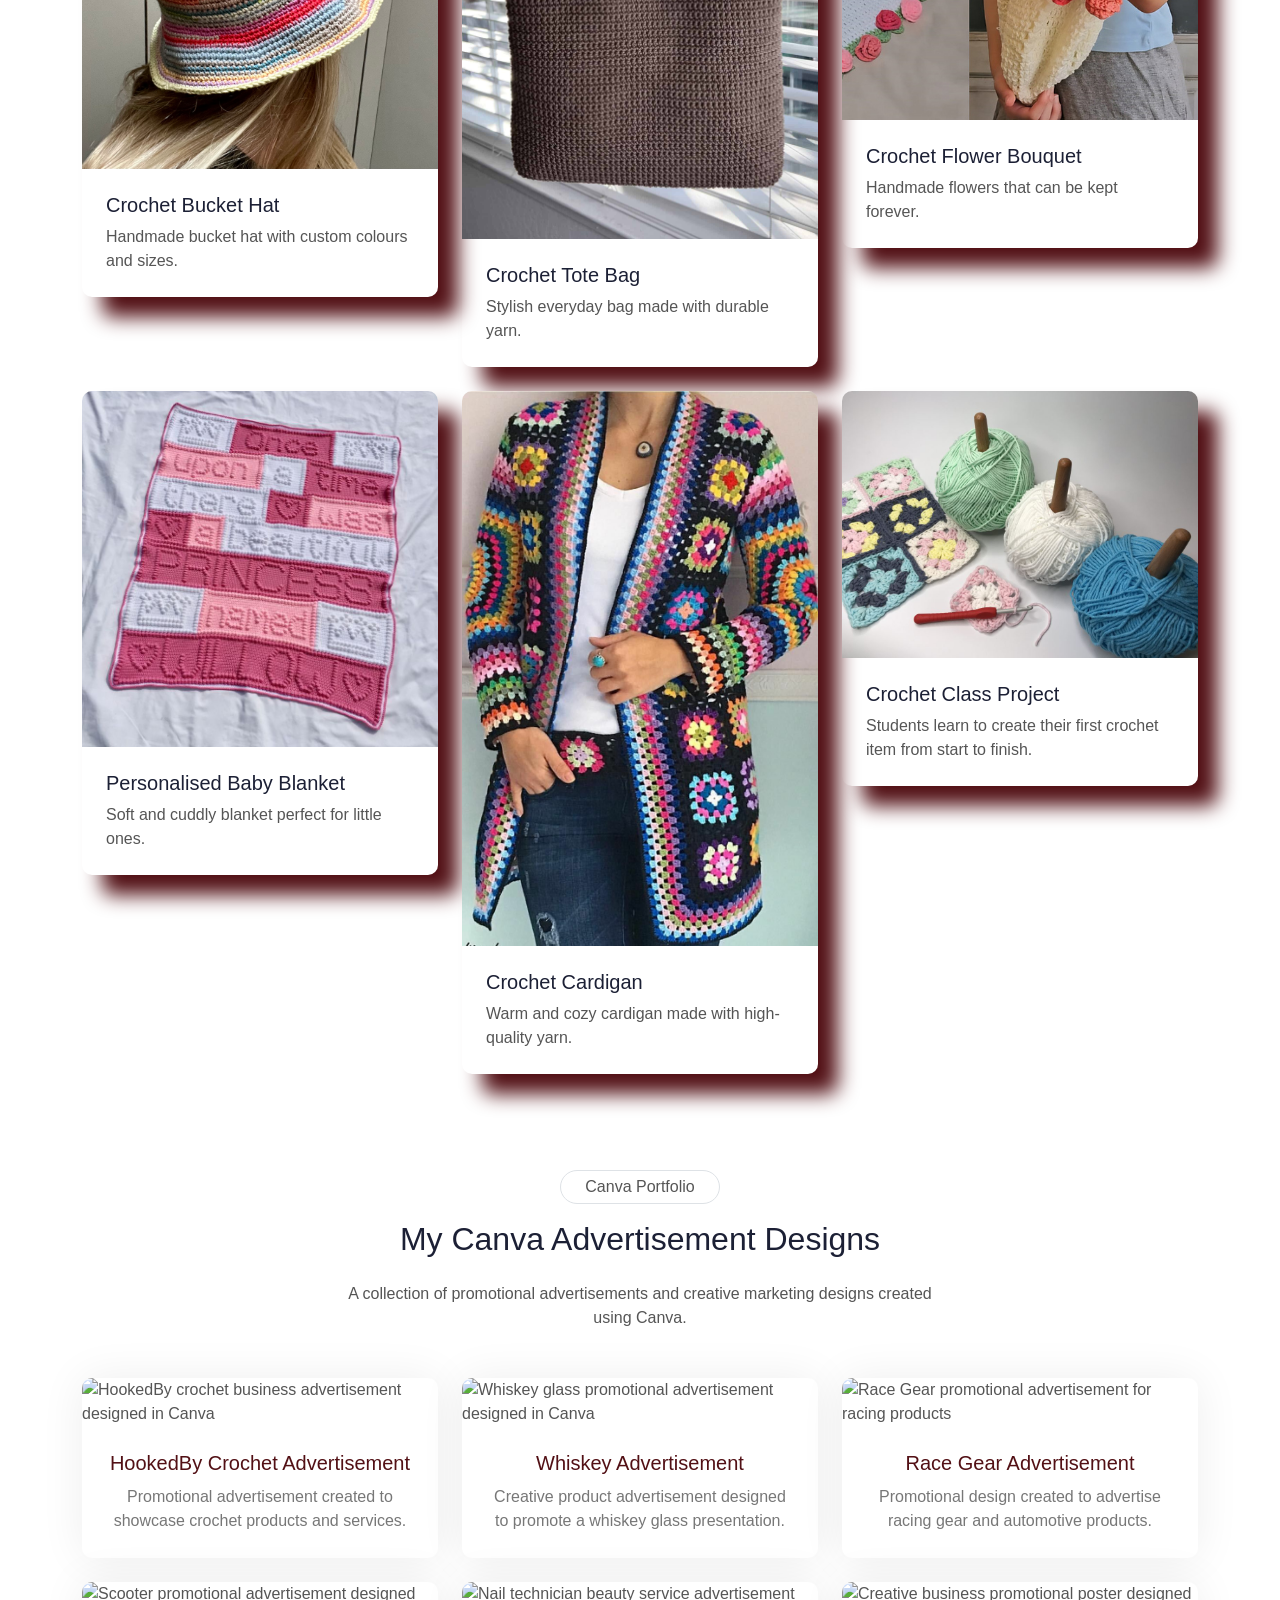
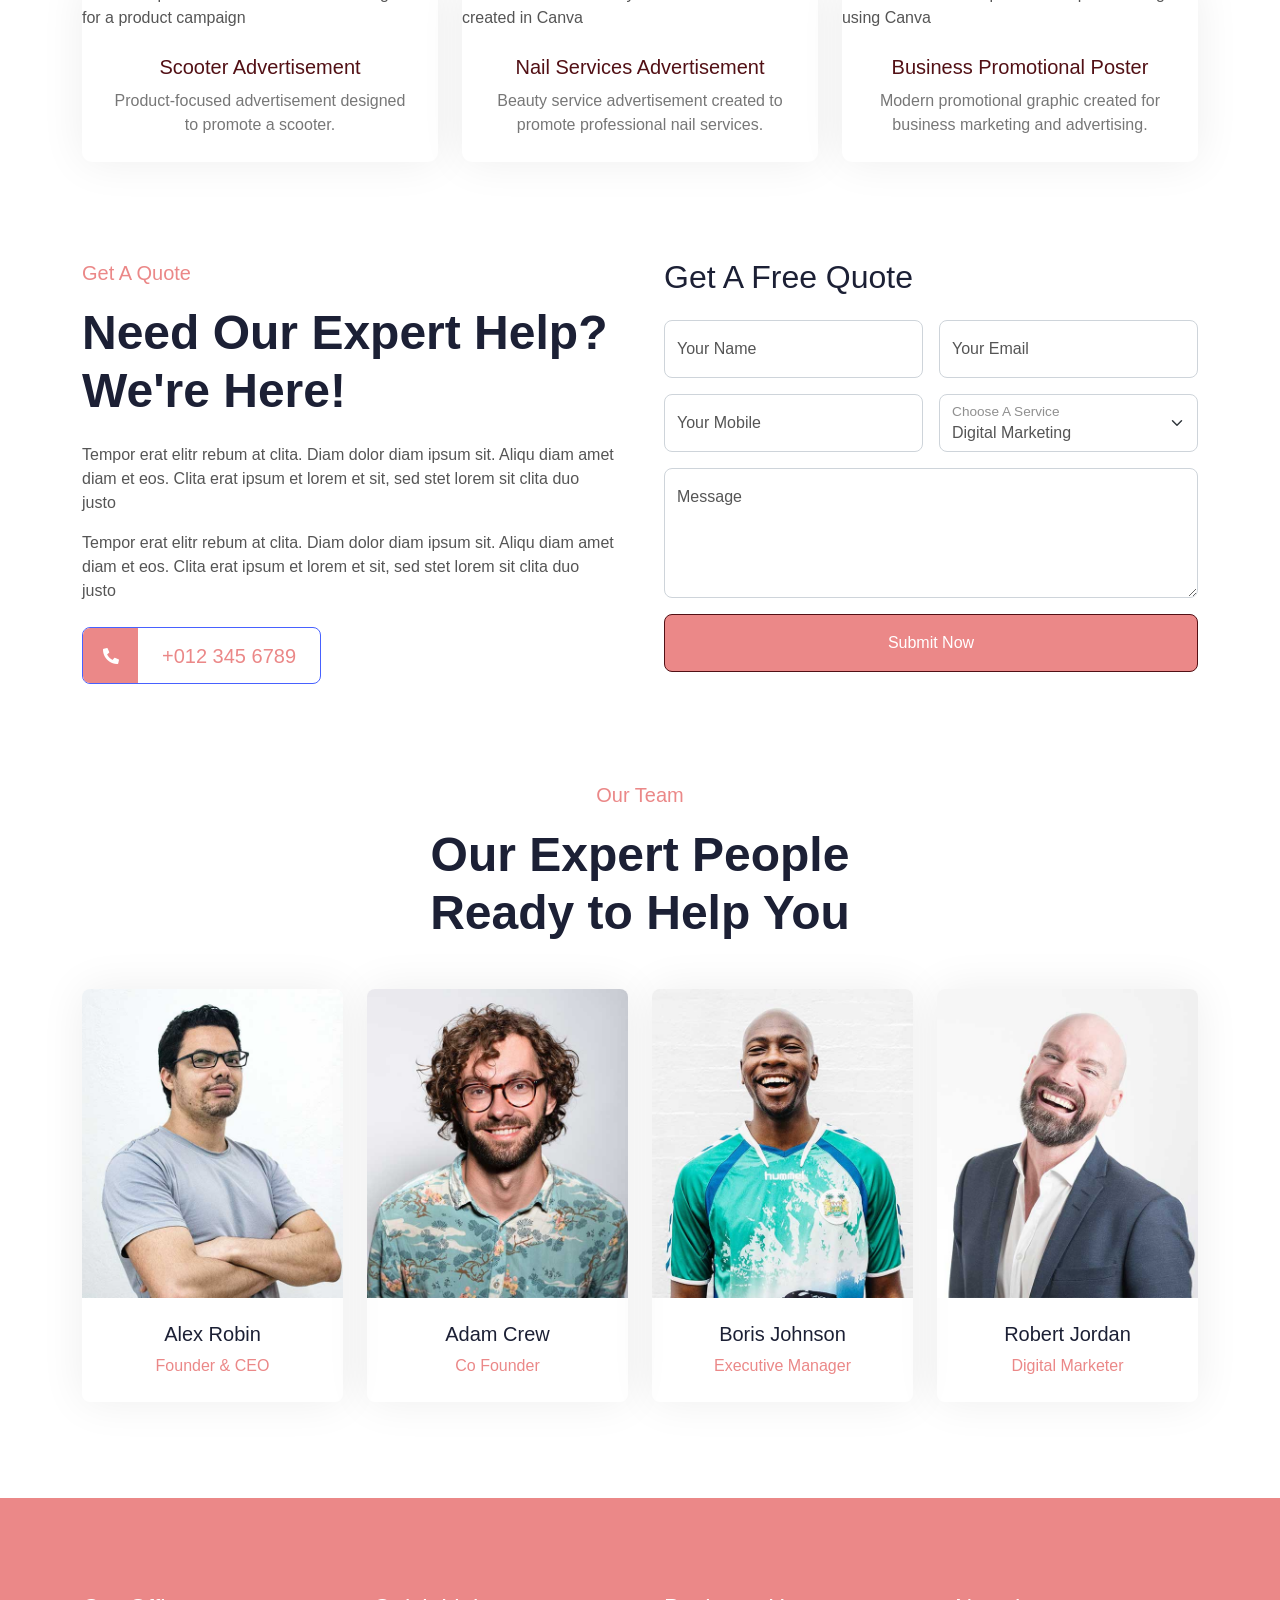
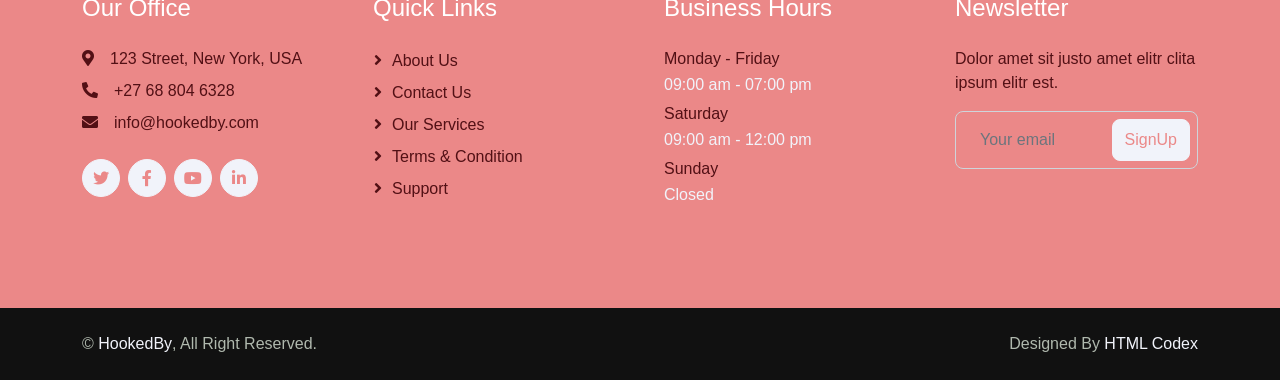
==== commit c6b146c6: "Made a few changes" ====
--- a/index.html
+++ b/index.html
@@ -345,7 +345,197 @@
         </div>
     </div>
     <!-- Project End -->
-
+    
+    <!-- Canva Portfolio Start -->
+<div class="container-xxl py-5" id="canva-portfolio">
+    <div class="container">
+
+        <div class="text-center mx-auto mb-5" style="max-width: 600px;">
+            <p class="d-inline-block border rounded-pill py-1 px-4">
+                Canva Portfolio
+            </p>
+
+            <h2 class="mb-4">My Canva Advertisement Designs</h2>
+
+            <p>
+                A collection of promotional advertisements and creative
+                marketing designs created using Canva.
+            </p>
+        </div>
+
+        <div class="row g-4">
+
+            <!-- Advertisement 1 -->
+            <div class="col-lg-4 col-md-6">
+                <div class="canva-item">
+
+                    <div class="canva-image">
+                        <img src="img/canva/hookedby.jpg"
+                             alt="HookedBy crochet business advertisement designed in Canva"
+                             class="img-fluid w-100">
+
+                        <div class="canva-overlay">
+                            <a href="#" class="btn btn-primary">
+                                View Design
+                            </a>
+                        </div>
+                    </div>
+
+                    <div class="canva-text">
+                        <h5>HookedBy Crochet Advertisement</h5>
+                        <p>
+                            Promotional advertisement created to showcase
+                            crochet products and services.
+                        </p>
+                    </div>
+
+                </div>
+            </div>
+
+
+            <!-- Advertisement 2 -->
+            <div class="col-lg-4 col-md-6">
+                <div class="canva-item">
+
+                    <div class="canva-image">
+                        <img src="img/canva/whiskey.jpg"
+                             alt="Whiskey glass promotional advertisement designed in Canva"
+                             class="img-fluid w-100">
+
+                        <div class="canva-overlay">
+                            <a href="#" class="btn btn-primary">
+                                View Design
+                            </a>
+                        </div>
+                    </div>
+
+                    <div class="canva-text">
+                        <h5>Whiskey Advertisement</h5>
+                        <p>
+                            Creative product advertisement designed to
+                            promote a whiskey glass presentation.
+                        </p>
+                    </div>
+
+                </div>
+            </div>
+
+
+            <!-- Advertisement 3 -->
+            <div class="col-lg-4 col-md-6">
+                <div class="canva-item">
+
+                    <div class="canva-image">
+                        <img src="img/canva/race-gear.jpg"
+                             alt="Race Gear promotional advertisement for racing products"
+                             class="img-fluid w-100">
+
+                        <div class="canva-overlay">
+                            <a href="#" class="btn btn-primary">
+                                View Design
+                            </a>
+                        </div>
+                    </div>
+
+                    <div class="canva-text">
+                        <h5>Race Gear Advertisement</h5>
+                        <p>
+                            Promotional design created to advertise
+                            racing gear and automotive products.
+                        </p>
+                    </div>
+
+                </div>
+            </div>
+
+
+            <!-- Advertisement 4 -->
+            <div class="col-lg-4 col-md-6">
+                <div class="canva-item">
+
+                    <div class="canva-image">
+                        <img src="img/canva/scooter.jpg"
+                             alt="Scooter promotional advertisement designed for a product campaign"
+                             class="img-fluid w-100">
+
+                        <div class="canva-overlay">
+                            <a href="#" class="btn btn-primary">
+                                View Design
+                            </a>
+                        </div>
+                    </div>
+
+                    <div class="canva-text">
+                        <h5>Scooter Advertisement</h5>
+                        <p>
+                            Product-focused advertisement designed to
+                            promote a scooter.
+                        </p>
+                    </div>
+
+                </div>
+            </div>
+
+
+            <!-- Advertisement 5 -->
+            <div class="col-lg-4 col-md-6">
+                <div class="canva-item">
+
+                    <div class="canva-image">
+                        <img src="img/canva/nails.jpg"
+                             alt="Nail technician beauty service advertisement created in Canva"
+                             class="img-fluid w-100">
+
+                        <div class="canva-overlay">
+                            <a href="#" class="btn btn-primary">
+                                View Design
+                            </a>
+                        </div>
+                    </div>
+
+                    <div class="canva-text">
+                        <h5>Nail Services Advertisement</h5>
+                        <p>
+                            Beauty service advertisement created to
+                            promote professional nail services.
+                        </p>
+                    </div>
+
+                </div>
+            </div>
+
+
+            <!-- Advertisement 6 -->
+            <div class="col-lg-4 col-md-6">
+                <div class="canva-item">
+
+                    <div class="canva-image">
+                        <img src="img/canva/business.jpg"
+                             alt="Creative business promotional poster designed using Canva"
+                             class="img-fluid w-100">
+
+                        <div class="canva-overlay">
+                            <a href="#" class="btn btn-primary">
+                                View Design
+                            </a>
+                        </div>
+                    </div>
+
+                    <div class="canva-text">
+                        <h5>Business Promotional Poster</h5>
+                        <p>
+                            Modern promotional graphic created for
+                            business marketing and advertising.
+                        </p>
+                    </div>
+
+                </div>
+            </div>
+
+        </div>
+    </div>
+</div>
+<!-- Canva Portfolio End -->
 
     <!-- Quote Start -->
     <div class="container-fluid py-5">
--- a/css/style.css
+++ b/css/style.css
@@ -432,4 +432,99 @@
 
 .copyright a:hover {
     color: var(--primary) !important;
+}
+
+/*** Canva Portfolio ***/
+
+.canva-item {
+    background: #FFFFFF;
+    border-radius: 10px;
+    overflow: hidden;
+    box-shadow: 0 0 45px rgba(0, 0, 0, .07);
+    transition: .5s;
+    height: 100%;
+}
+
+.canva-item:hover {
+    transform: translateY(-8px);
+    box-shadow: 20px 20px 20px rgba(82, 16, 21, .25);
+}
+
+.canva-image {
+    position: relative;
+    overflow: hidden;
+}
+
+.canva-image img {
+    height: 300px;
+    object-fit: cover;
+    transition: .5s;
+}
+
+.canva-item:hover .canva-image img {
+    transform: scale(1.05);
+}
+
+.canva-overlay {
+    position: absolute;
+    inset: 0;
+    display: flex;
+    align-items: center;
+    justify-content: center;
+    background: rgba(82, 16, 21, .65);
+    opacity: 0;
+    transition: .5s;
+}
+
+.canva-item:hover .canva-overlay {
+    opacity: 1;
+}
+
+.canva-overlay .btn {
+    background-color: var(--primary);
+    color: #FFFFFF;
+    border: none;
+}
+
+.canva-overlay .btn:hover {
+    background-color: var(--dark);
+}
+
+.canva-text {
+    padding: 25px;
+    text-align: center;
+}
+
+.canva-text h5 {
+    color: var(--dark);
+    margin-bottom: 10px;
+    transition: .3s;
+}
+
+.canva-item:hover .canva-text h5 {
+    color: var(--primary);
+}
+
+.canva-text p {
+    color: #777777;
+    margin-bottom: 0;
+}
+
+
+/*** Mobile Canva Portfolio ***/
+
+@media (max-width: 768px) {
+
+    .canva-image img {
+        height: 250px;
+    }
+
+    .canva-overlay {
+        opacity: 1;
+        background: rgba(82, 16, 21, .25);
+    }
+
+    .canva-overlay .btn {
+        padding: 8px 18px;
+    }
 }
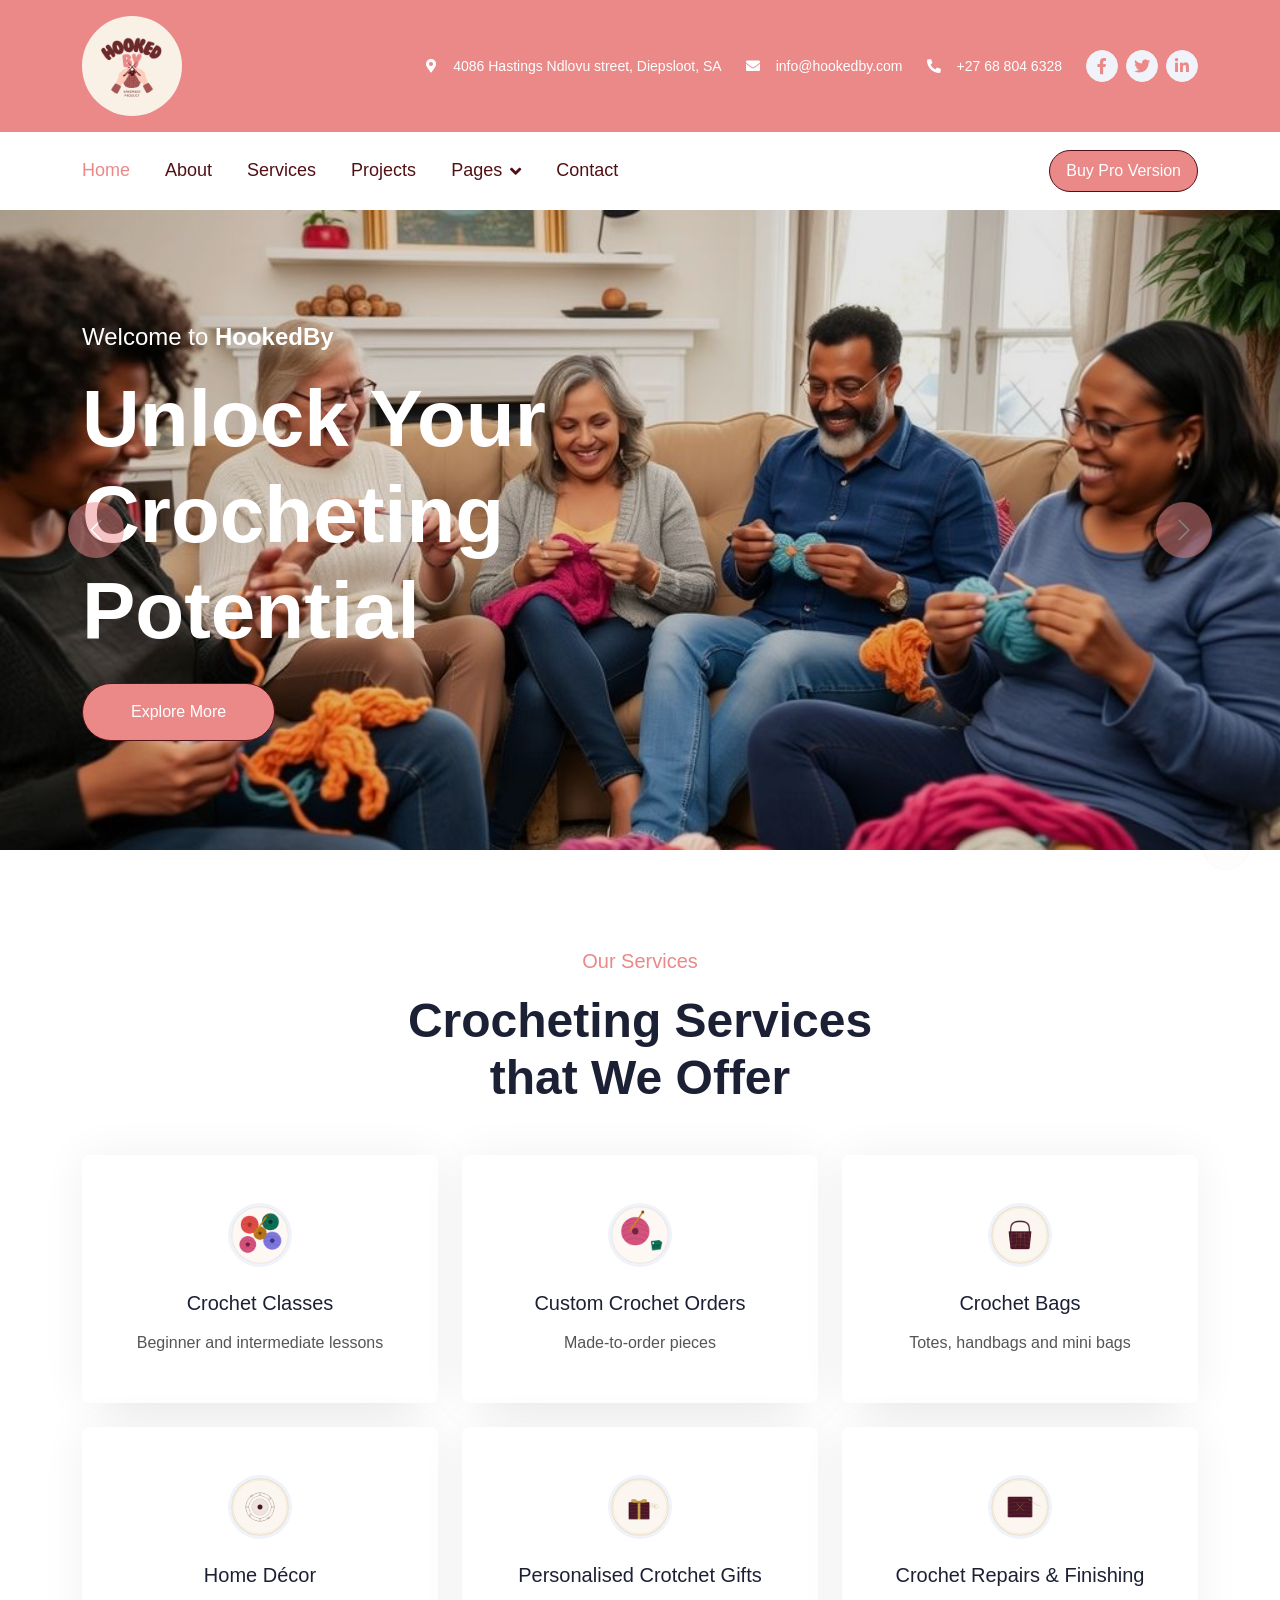
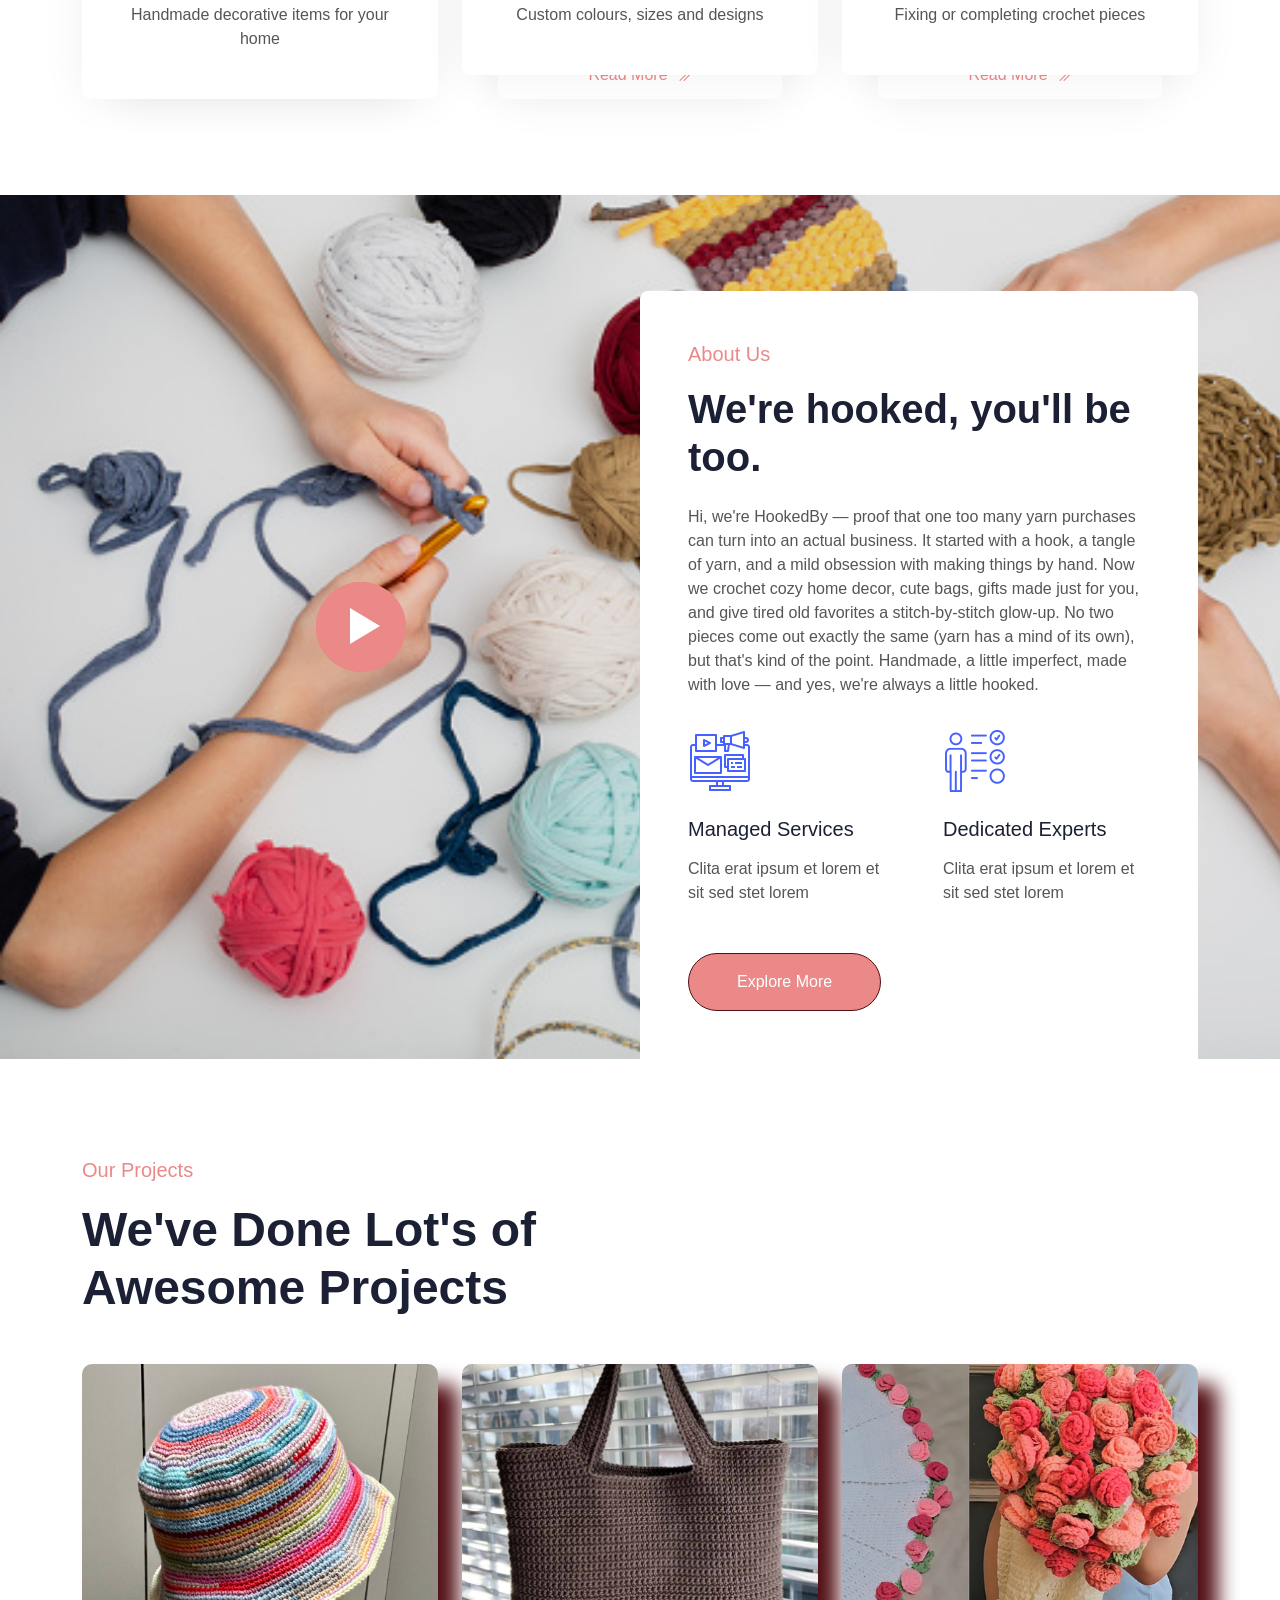
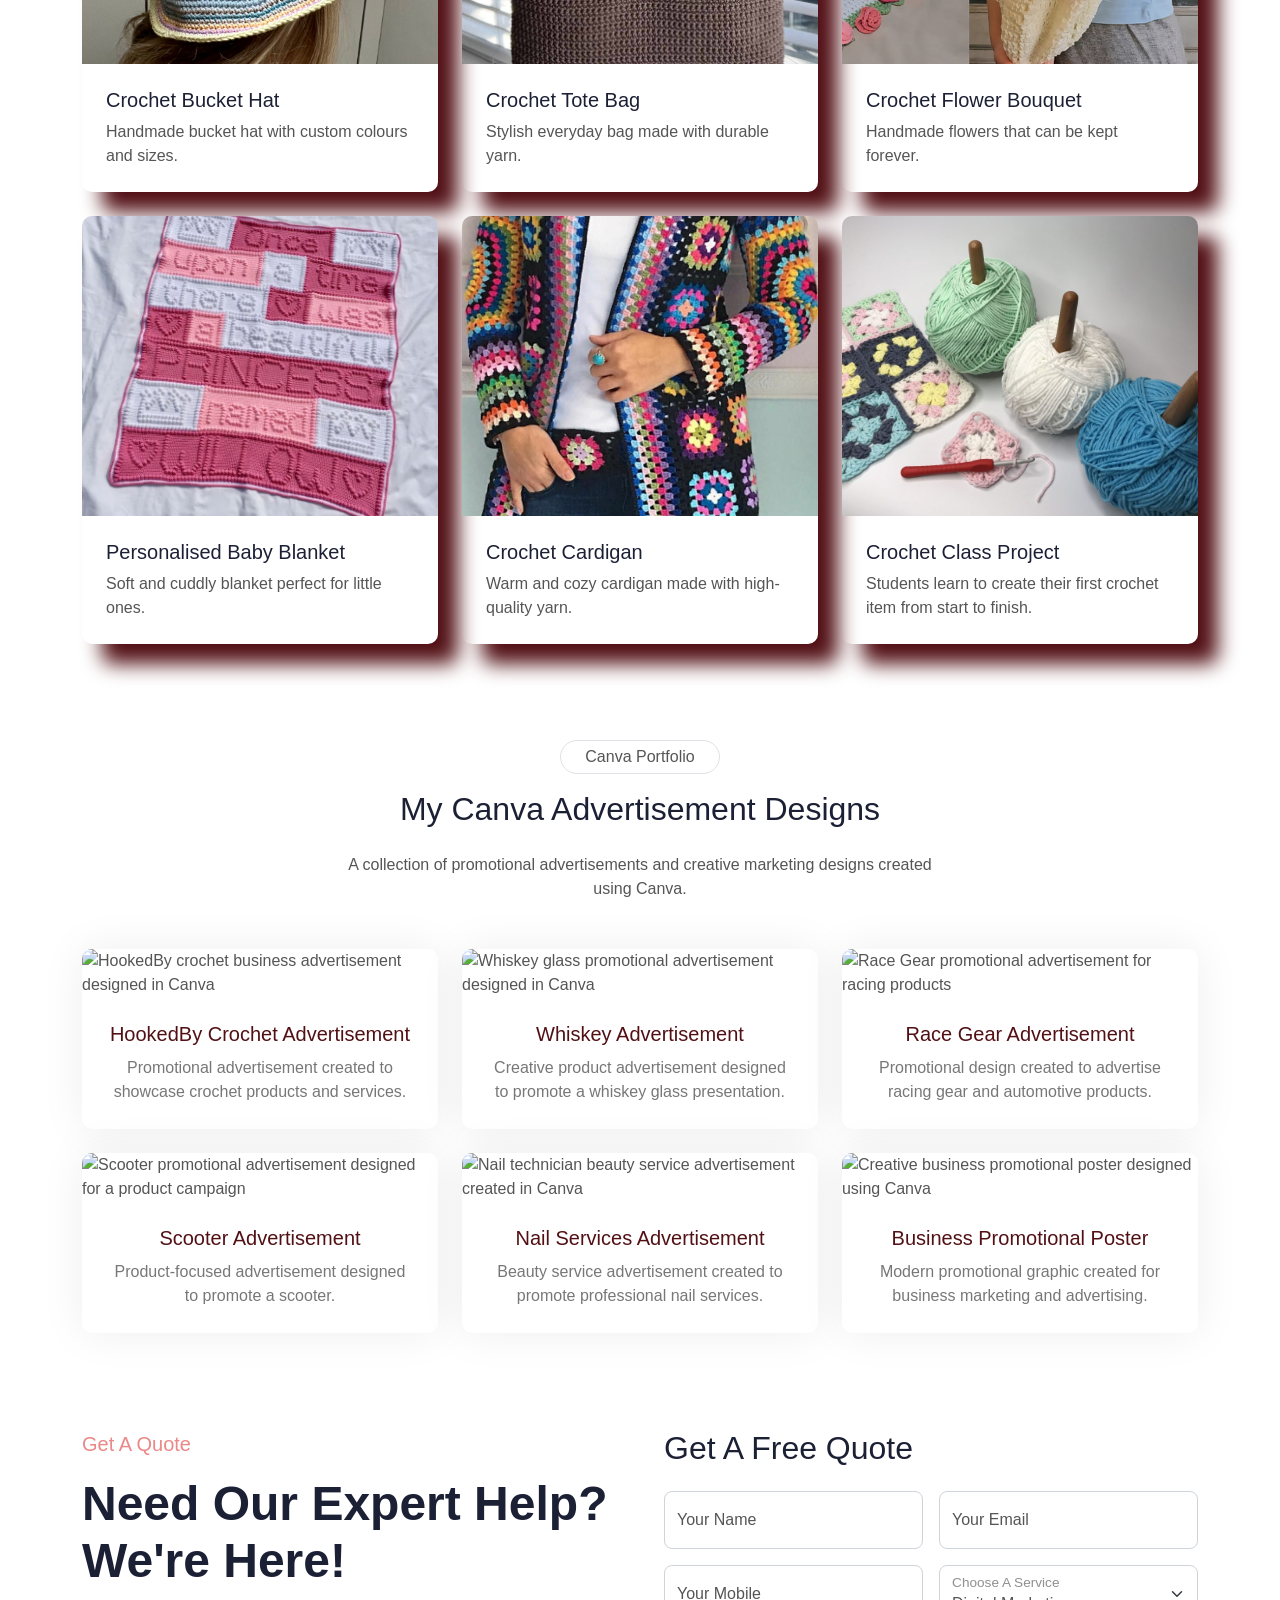
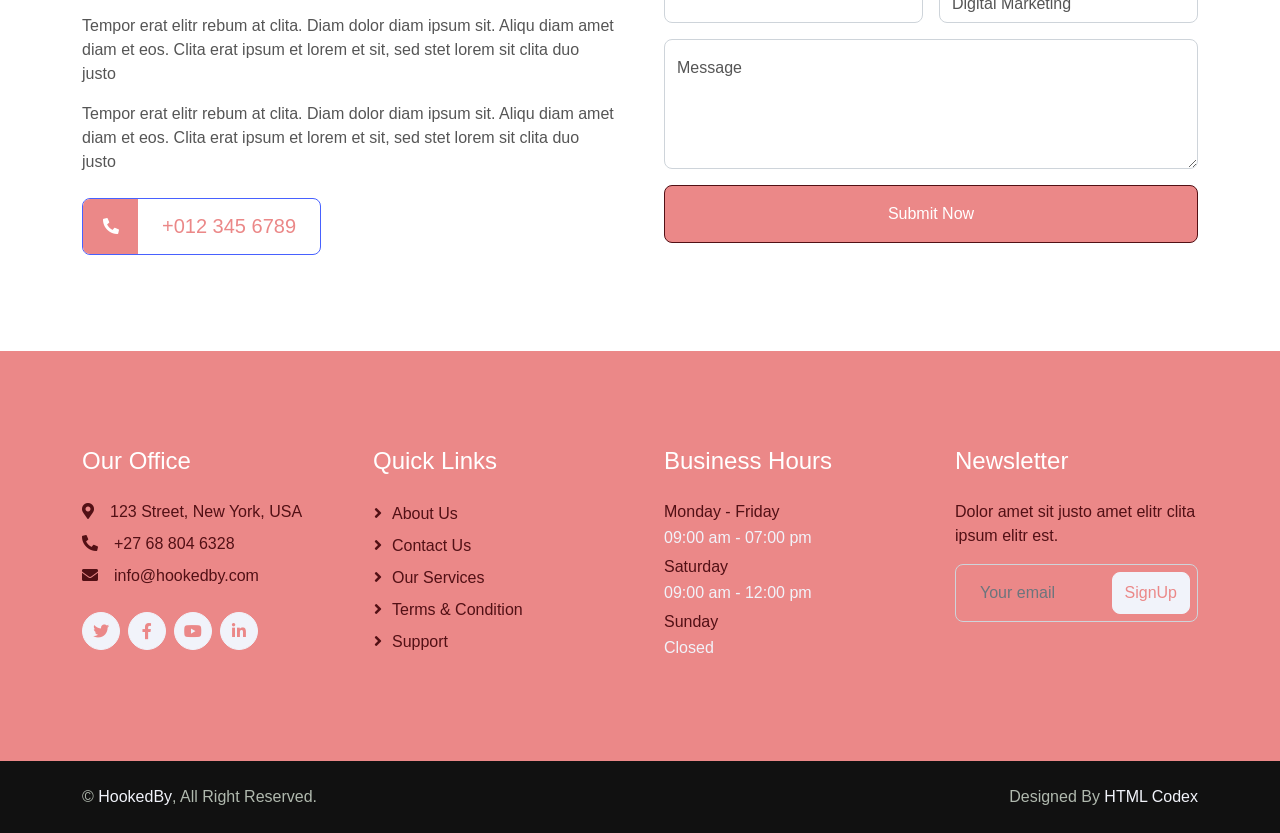
==== commit 88a77fc6: "Changing content" ====
--- a/index.html
+++ b/index.html
@@ -289,7 +289,7 @@
             <div class="row g-4">
                 <div class="col-md-6 col-lg-4 wow fadeIn" data-wow-delay="0.1s">
                     <div class="project-item">
-                        <img class="img-fluid" src="img/Crochet Bucket Hat.jpg" alt="Handmade crochet bucket hat in a colourful yarn design by HookedBy">
+                        <img class="img-fluid-fluid"  src="img/Crochet Bucket Hat.jpg" alt="Handmade crochet bucket hat in a colourful yarn design by HookedBy">
                         <div class="p-4">
                             <a class="d-block h5" href="">Crochet Bucket Hat</a>
                             <span>Handmade bucket hat with custom colours and sizes.</span>
@@ -298,7 +298,7 @@
                 </div>
                 <div class="col-md-6 col-lg-4 wow fadeIn" data-wow-delay="0.3s">
                     <div class="project-item">
-                        <img class="img-fluid" src="img/Crochet Tote Bag.jpg" alt="Handmade crochet tote bag with a stylish woven design created by HookedBy">
+                        <img class="img-fluid-fluid" src="img/Crochet Tote Bag.jpg" alt="Handmade crochet tote bag with a stylish woven design created by HookedBy">
                         <div class="p-4">
                             <a class="d-block h5" href="">Crochet Tote Bag</a>
                             <span>Stylish everyday bag made with durable yarn.</span>
@@ -307,7 +307,7 @@
                 </div>
                 <div class="col-md-6 col-lg-4 wow fadeIn" data-wow-delay="0.5s">
                     <div class="project-item">
-                        <img class="img-fluid" src="img/Crochet Flower Bouquet.jpg" alt="Colourful handmade crochet flower bouquet arranged as a long-lasting gift">
+                        <img class="img-fluid-fluid" src="img/Crochet Flower Bouquet.jpg" alt="Colourful handmade crochet flower bouquet arranged as a long-lasting gift">
                         <div class="p-4">
                             <a class="d-block h5" href="">Crochet Flower Bouquet</a>
                             <span>Handmade flowers that can be kept forever.</span>
@@ -316,7 +316,7 @@
                 </div>
                 <div class="col-md-6 col-lg-4 wow fadeIn" data-wow-delay="0.1s">
                     <div class="project-item">
-                        <img class="img-fluid" src="img/Personalised Baby Blanket.jpg" alt="Soft personalised crochet baby blanket made with custom colours for a newborn">
+                        <img class="img-fluid-fluid" src="img/Personalised Baby Blanket.jpg" alt="Soft personalised crochet baby blanket made with custom colours for a newborn">
                         <div class="p-4">
                             <a class="d-block h5" href="">Personalised Baby Blanket</a>
                             <span>Soft and cuddly blanket perfect for little ones.</span>
@@ -325,7 +325,7 @@
                 </div>
                 <div class="col-md-6 col-lg-4 wow fadeIn" data-wow-delay="0.3s">
                     <div class="project-item">
-                        <img class="img-fluid" src="img/Crochet Cardigan.jpg" alt="Handmade crochet cardigan featuring a detailed yarn pattern and comfortable design">
+                        <img class="img-fluid-fluid" src="img/Crochet Cardigan.jpg" alt="Handmade crochet cardigan featuring a detailed yarn pattern and comfortable design">
                         <div class="p-4">
                             <a class="d-block h5" href="">Crochet Cardigan</a>
                             <span>Warm and cozy cardigan made with high-quality yarn.</span>
@@ -334,7 +334,7 @@
                 </div>
                 <div class="col-md-6 col-lg-4 wow fadeIn" data-wow-delay="0.5s">
                     <div class="project-item">
-                        <img class="img-fluid" src="img/Crochet Class Project.jpg" alt="Beginner learning to create a handmade crochet project during a HookedBy crochet class">
+                        <img class="img-fluid-fluid" src="img/Crochet Class Project.jpg" alt="Beginner learning to create a handmade crochet project during a HookedBy crochet class">
                         <div class="p-4">
                             <a class="d-block h5" href="">Crochet Class Project</a>
                             <span>Students learn to create their first crochet item from start to finish.</span>
@@ -601,73 +601,6 @@
     </div>
     <!-- Quote Start -->
 
-
-    <!-- Team Start -->
-    <div class="container-fluid py-5">
-        <div class="container">
-            <div class="text-center mx-auto wow fadeInUp" data-wow-delay="0.1s" style="max-width: 500px;">
-                <p class="fs-5 fw-medium text-primary">Our Team</p>
-                <h1 class="display-5 mb-5">Our Expert People Ready to Help You</h1>
-            </div>
-            <div class="row g-4">
-                <div class="col-lg-3 col-md-6 wow fadeInUp" data-wow-delay="0.1s">
-                    <div class="team-item rounded overflow-hidden pb-4">
-                        <img class="img-fluid mb-4" src="img/team-1.jpg" alt="">
-                        <h5>Alex Robin</h5>
-                        <span class="text-primary">Founder & CEO</span>
-                        <ul class="team-social">
-                            <li><a class="btn btn-square" href=""><i class="fab fa-facebook-f"></i></a></li>
-                            <li><a class="btn btn-square" href=""><i class="fab fa-twitter"></i></a></li>
-                            <li><a class="btn btn-square" href=""><i class="fab fa-instagram"></i></a></li>
-                            <li><a class="btn btn-square" href=""><i class="fab fa-linkedin-in"></i></a></li>
-                        </ul>
-                    </div>
-                </div>
-                <div class="col-lg-3 col-md-6 wow fadeInUp" data-wow-delay="0.3s">
-                    <div class="team-item rounded overflow-hidden pb-4">
-                        <img class="img-fluid mb-4" src="img/team-2.jpg" alt="">
-                        <h5>Adam Crew</h5>
-                        <span class="text-primary">Co Founder</span>
-                        <ul class="team-social">
-                            <li><a class="btn btn-square" href=""><i class="fab fa-facebook-f"></i></a></li>
-                            <li><a class="btn btn-square" href=""><i class="fab fa-twitter"></i></a></li>
-                            <li><a class="btn btn-square" href=""><i class="fab fa-instagram"></i></a></li>
-                            <li><a class="btn btn-square" href=""><i class="fab fa-linkedin-in"></i></a></li>
-                        </ul>
-                    </div>
-                </div>
-                <div class="col-lg-3 col-md-6 wow fadeInUp" data-wow-delay="0.5s">
-                    <div class="team-item rounded overflow-hidden pb-4">
-                        <img class="img-fluid mb-4" src="img/team-3.jpg" alt="">
-                        <h5>Boris Johnson</h5>
-                        <span class="text-primary">Executive Manager</span>
-                        <ul class="team-social">
-                            <li><a class="btn btn-square" href=""><i class="fab fa-facebook-f"></i></a></li>
-                            <li><a class="btn btn-square" href=""><i class="fab fa-twitter"></i></a></li>
-                            <li><a class="btn btn-square" href=""><i class="fab fa-instagram"></i></a></li>
-                            <li><a class="btn btn-square" href=""><i class="fab fa-linkedin-in"></i></a></li>
-                        </ul>
-                    </div>
-                </div>
-                <div class="col-lg-3 col-md-6 wow fadeInUp" data-wow-delay="0.7s">
-                    <div class="team-item rounded overflow-hidden pb-4">
-                        <img class="img-fluid mb-4" src="img/team-4.jpg" alt="">
-                        <h5>Robert Jordan</h5>
-                        <span class="text-primary">Digital Marketer</span>
-                        <ul class="team-social">
-                            <li><a class="btn btn-square" href=""><i class="fab fa-facebook-f"></i></a></li>
-                            <li><a class="btn btn-square" href=""><i class="fab fa-twitter"></i></a></li>
-                            <li><a class="btn btn-square" href=""><i class="fab fa-instagram"></i></a></li>
-                            <li><a class="btn btn-square" href=""><i class="fab fa-linkedin-in"></i></a></li>
-                        </ul>
-                    </div>
-                </div>
-            </div>
-        </div>
-    </div>
-    <!-- Team End -->
-
-
     <!-- Footer Start -->
     <div class="container-fluid bg-dark footer mt-5 py-5 wow fadeIn" data-wow-delay="0.1s">
         <div class="container py-5">
--- a/css/style.css
+++ b/css/style.css
@@ -1,4 +1,13 @@
 /********** Template CSS **********/
+html {
+    scroll-behavior: smooth;
+}
+
+section,
+[id] {
+    scroll-margin-top: 80px;
+}
+
 :root {
     --primary: #EB8888;
     --secondary:#954D4A;
@@ -320,6 +329,12 @@
 .service-item:hover .service-btn {
     bottom: -1.5rem;
 }
+.img-fluid-fluid {
+    width: 100%;
+    height: 300px;
+    object-fit: cover;
+    display: block;
+}
 
 
 /*** Project ***/
